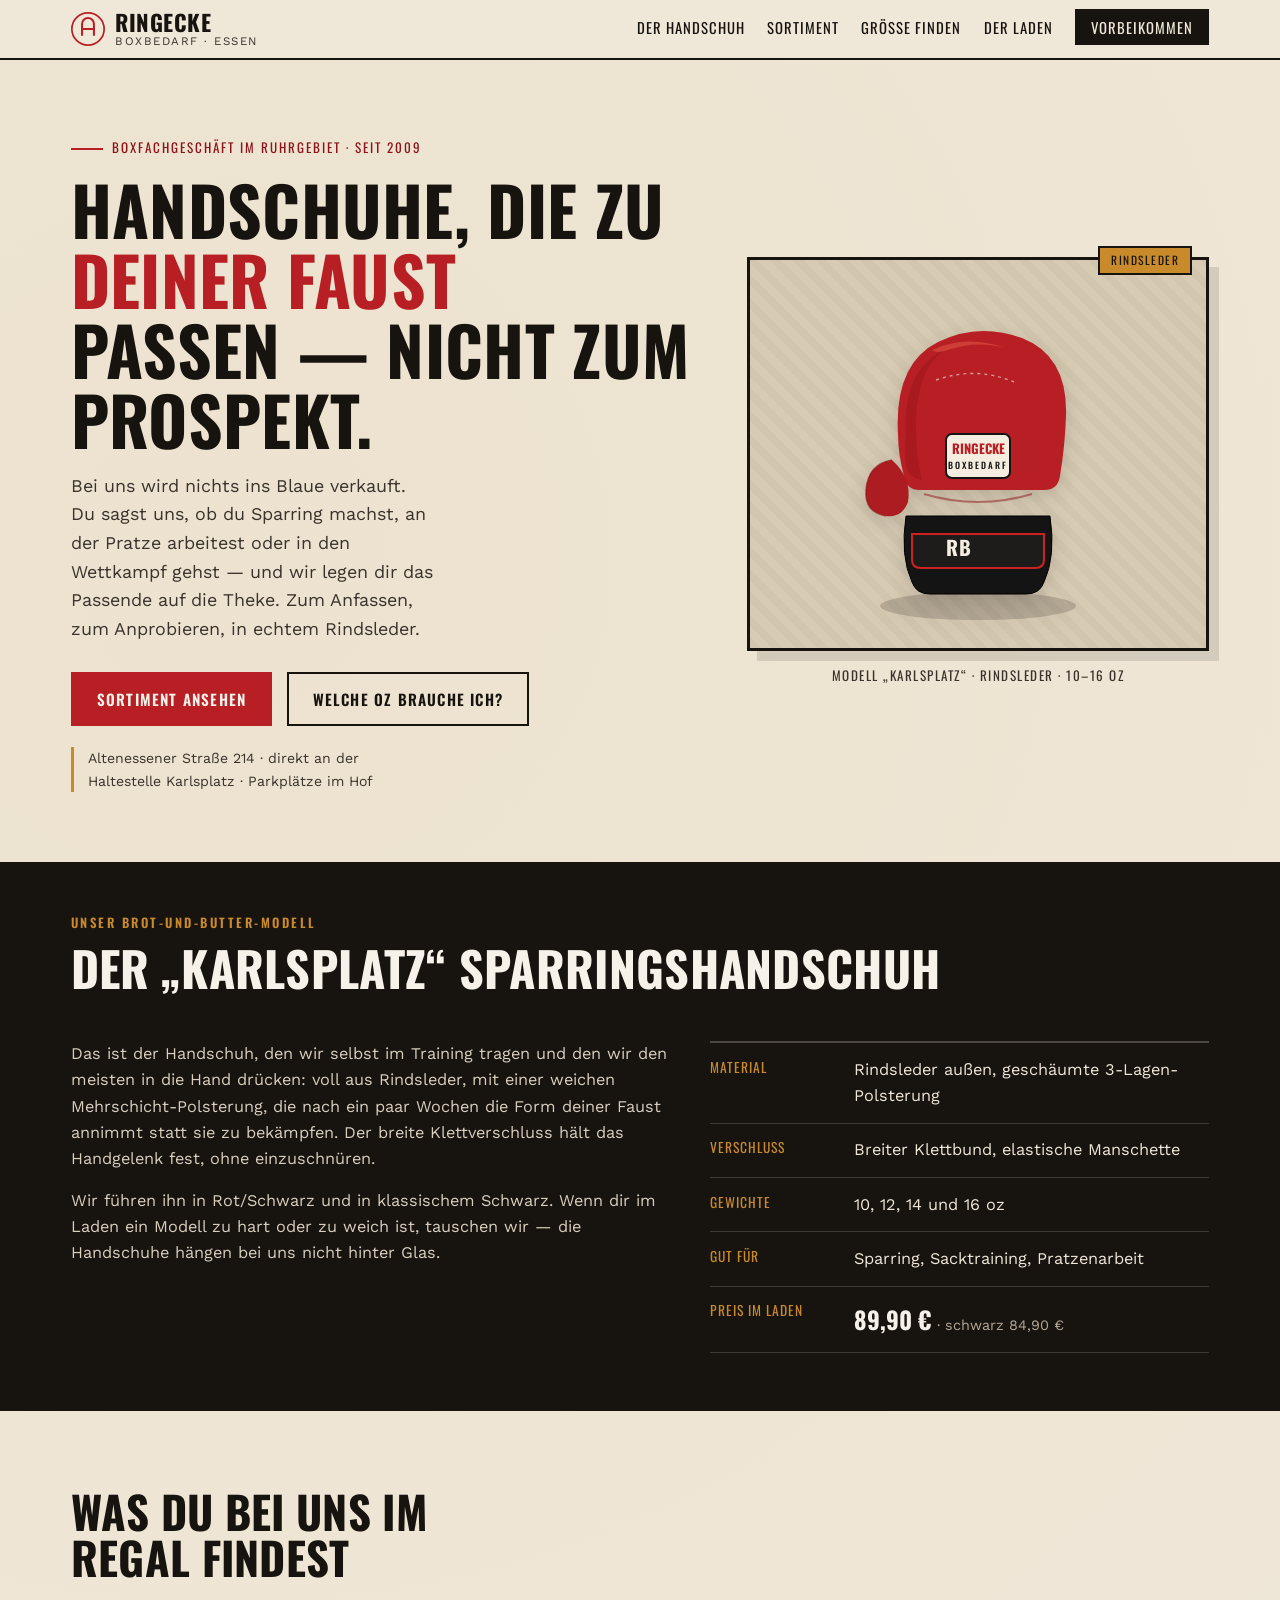
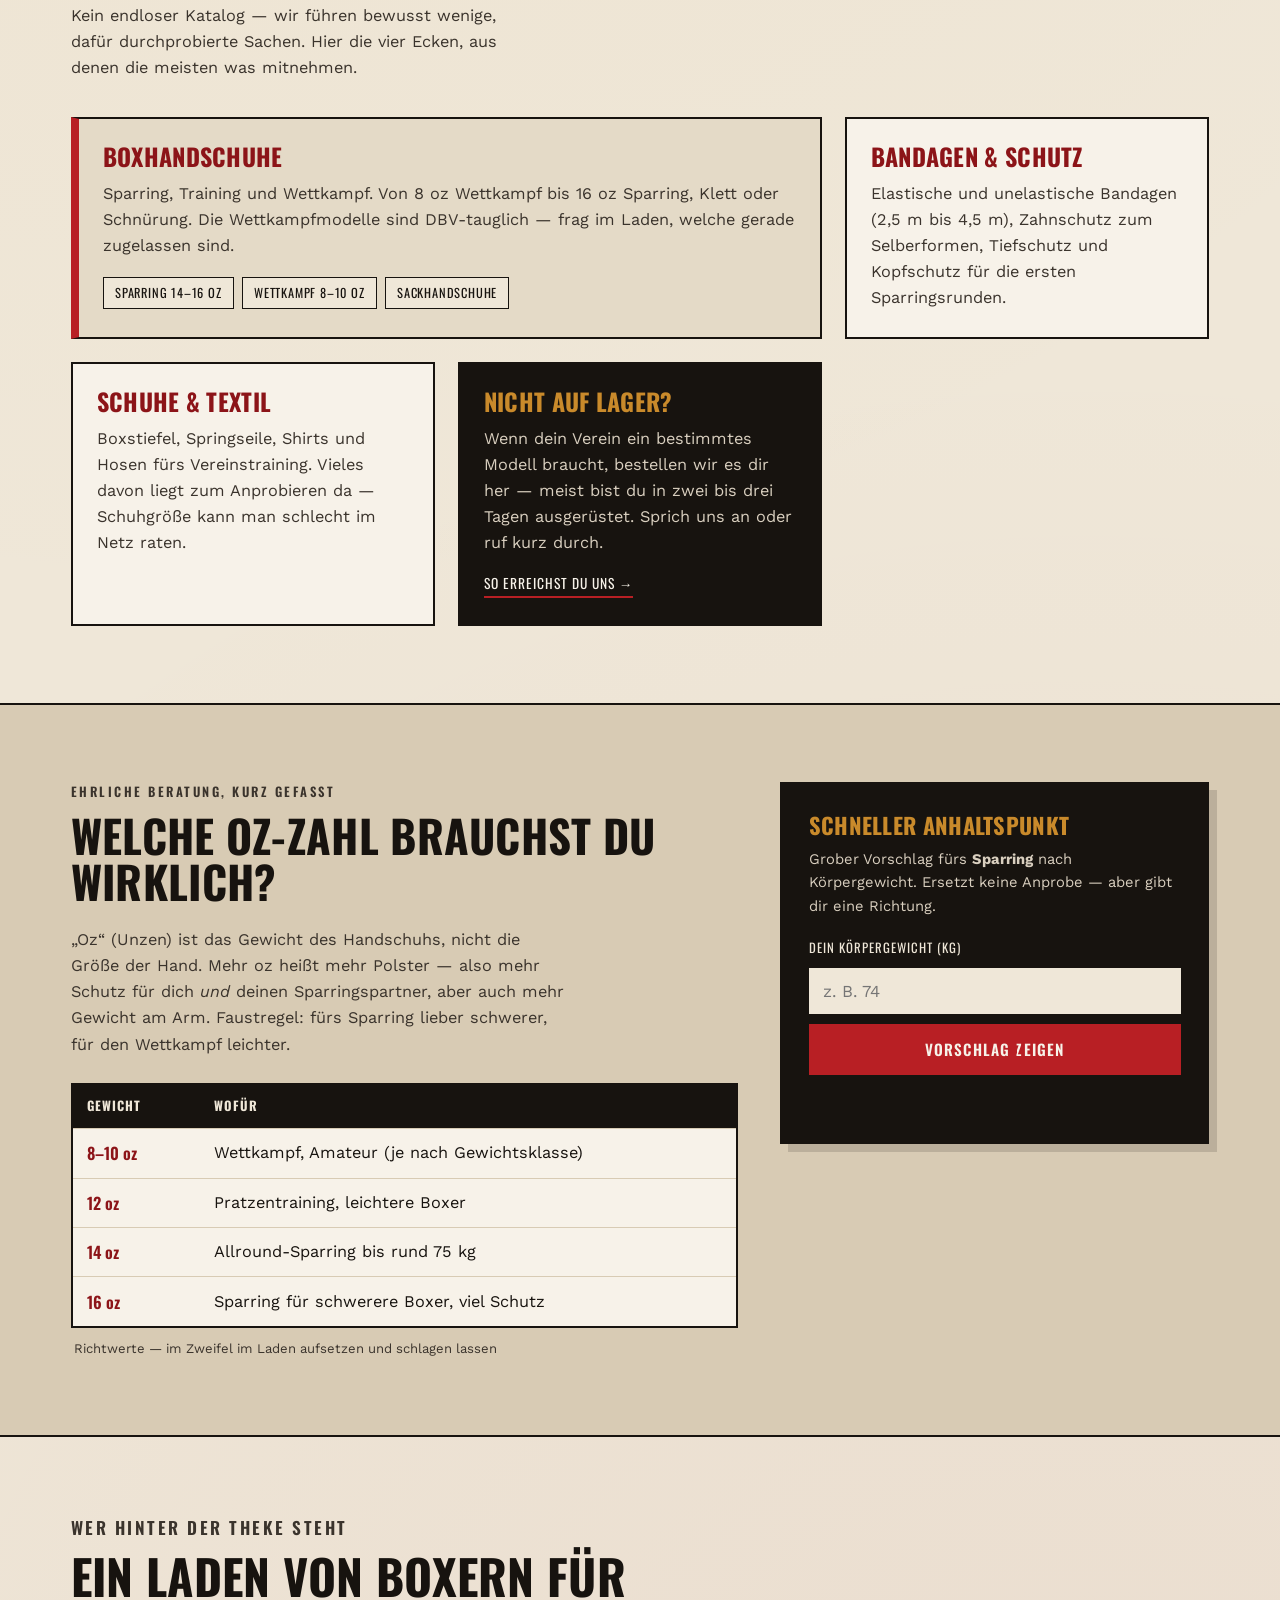
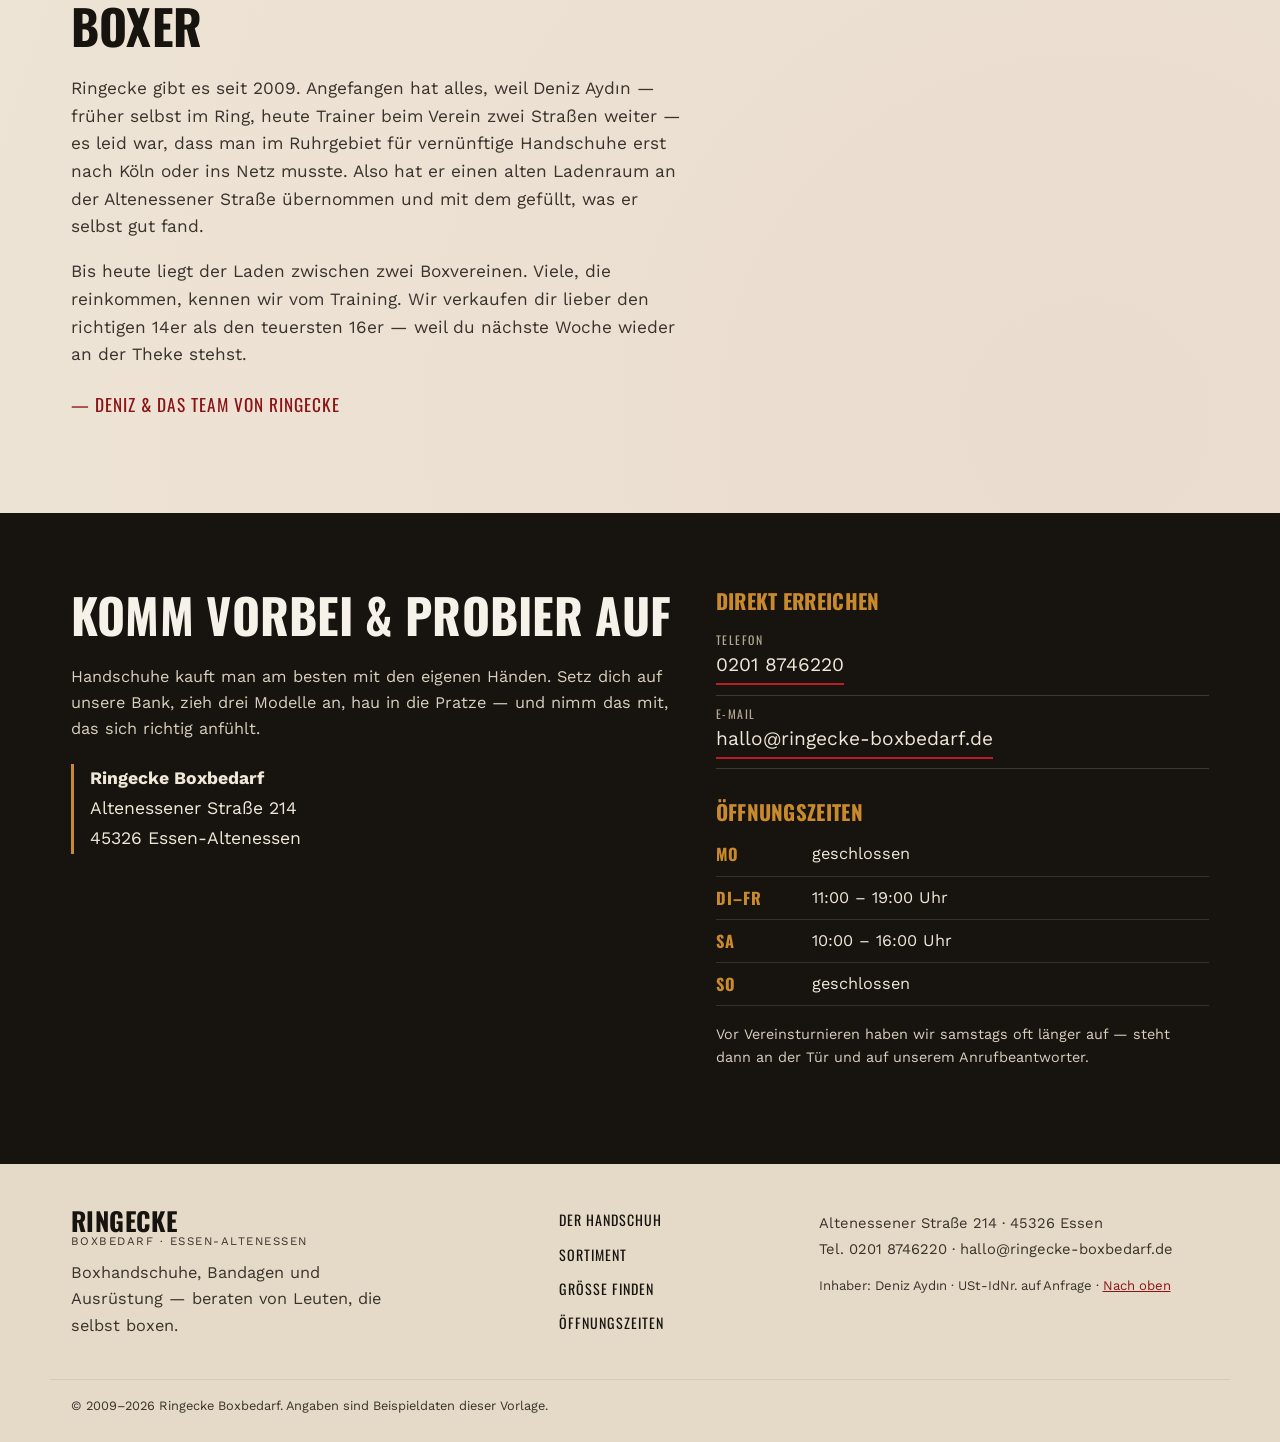
==== index.html @ a16085d4 "Boxfachgeschäft-Website "Ringecke Boxbedarf" (HTML/CSS/JS) Statische Website für ein lokales Boxfach" ====
<!DOCTYPE html>
<html lang="de">
<head>
  <meta charset="UTF-8" />
  <meta name="viewport" content="width=device-width, initial-scale=1.0" />
  <title>Ringecke Boxbedarf – Boxhandschuhe & Ausrüstung aus Essen</title>
  <meta name="description" content="Ringecke Boxbedarf in Essen-Altenessen: echtes Rindsleder, ehrliche Beratung zur richtigen Handschuhgröße und Ausrüstung für Sparring, Training und Wettkampf. Vorbeikommen und anprobieren." />

  <!-- ====================================================================
       HINWEIS: Kontaktdaten, Adresse, Preise und der Gründername sind
       Beispiel-Angaben für die Vorlage. Vor dem Livegang durch die echten
       Daten des Ladens ersetzen (siehe Kommentare unten).
       ==================================================================== -->

  <link rel="preconnect" href="https://fonts.googleapis.com" />
  <link rel="preconnect" href="https://fonts.gstatic.com" crossorigin />
  <link href="https://fonts.googleapis.com/css2?family=Oswald:wght@400;500;600;700&family=Work+Sans:ital,wght@0,400;0,500;0,600;1,400&display=swap" rel="stylesheet" />
  <link rel="stylesheet" href="styles.css" />

  <!-- Schema.org LocalBusiness (Beispieldaten anpassen) -->
  <script type="application/ld+json">
  {
    "@context": "https://schema.org",
    "@type": "SportingGoodsStore",
    "name": "Ringecke Boxbedarf",
    "image": "https://ringecke-boxbedarf.de/ringecke-laden.jpg",
    "description": "Boxfachgeschäft im Ruhrgebiet mit Beratung, Anprobe und echtem Rindsleder.",
    "address": {
      "@type": "PostalAddress",
      "streetAddress": "Altenessener Straße 214",
      "postalCode": "45326",
      "addressLocality": "Essen",
      "addressRegion": "NRW",
      "addressCountry": "DE"
    },
    "telephone": "+49 201 8746220",
    "email": "hallo@ringecke-boxbedarf.de",
    "openingHours": ["Tu-Fr 11:00-19:00", "Sa 10:00-16:00"],
    "priceRange": "€€"
  }
  </script>
</head>

<body>
  <a class="skip-link" href="#hauptinhalt">Zum Inhalt springen</a>

  <header class="kopf" id="seitenanfang">
    <div class="kopf__inner">
      <a class="marke" href="#seitenanfang" aria-label="Ringecke Boxbedarf – Startseite">
        <span class="marke__wappen" aria-hidden="true">
          <svg viewBox="0 0 40 40" width="34" height="34" role="img" focusable="false">
            <circle cx="20" cy="20" r="19" fill="none" stroke="currentColor" stroke-width="2"/>
            <path d="M13 27V14a7 7 0 0 1 14 0v13" fill="none" stroke="currentColor" stroke-width="2.4" stroke-linecap="round"/>
            <path d="M13 20h14" stroke="currentColor" stroke-width="2.4" stroke-linecap="round"/>
          </svg>
        </span>
        <span class="marke__text">
          <strong>Ringecke</strong>
          <em>Boxbedarf · Essen</em>
        </span>
      </a>

      <button class="nav-schalter" aria-expanded="false" aria-controls="hauptnav">
        <span class="nav-schalter__balken" aria-hidden="true"></span>
        <span class="nav-schalter__label">Menü</span>
      </button>

      <nav class="hauptnav" id="hauptnav" aria-label="Hauptnavigation">
        <ul>
          <li><a href="#handschuh">Der Handschuh</a></li>
          <li><a href="#sortiment">Sortiment</a></li>
          <li><a href="#groesse">Größe finden</a></li>
          <li><a href="#laden">Der Laden</a></li>
          <li><a class="hauptnav__cta" href="#besuch">Vorbeikommen</a></li>
        </ul>
      </nav>
    </div>
  </header>

  <main id="hauptinhalt">

    <!-- ============ HERO: geteilter Screen ============ -->
    <section class="hero" aria-labelledby="hero-titel">
      <div class="hero__text">
        <p class="hero__kicker">Boxfachgeschäft im Ruhrgebiet · seit 2009</p>
        <h1 id="hero-titel">Handschuhe, die zu <span class="rot">deiner Faust</span> passen&nbsp;— nicht zum Prospekt.</h1>
        <p class="hero__lauf">
          Bei uns wird nichts ins Blaue verkauft. Du sagst uns, ob du Sparring
          machst, an der Pratze arbeitest oder in den Wettkampf gehst — und wir
          legen dir das Passende auf die Theke. Zum Anfassen, zum Anprobieren,
          in echtem Rindsleder.
        </p>
        <div class="hero__aktionen">
          <a class="knopf knopf--voll" href="#sortiment">Sortiment ansehen</a>
          <a class="knopf knopf--linie" href="#groesse">Welche oz brauche ich?</a>
        </div>
        <p class="hero__notiz">
          Altenessener Straße 214 · direkt an der Haltestelle Karlsplatz ·
          Parkplätze im Hof
        </p>
      </div>

      <!-- Eigene Illustration statt Stockfoto: nach dem roten Rindsleder-Modell -->
      <div class="hero__bild">
        <div class="glove-buehne">
          <svg class="glove" viewBox="0 0 300 340" role="img" aria-labelledby="glove-titel glove-desc">
            <title id="glove-titel">Roter Box-Sparringshandschuh aus Rindsleder</title>
            <desc id="glove-desc">Illustration eines roten Boxhandschuhs mit schwarzer Manschette und breitem Klettverschluss.</desc>

            <!-- Schatten -->
            <ellipse cx="150" cy="322" rx="98" ry="14" fill="rgba(23,19,15,.18)" />

            <!-- Manschette / Bündchen (schwarz) -->
            <path d="M78 232 q-6 40 6 66 q4 12 18 12 h96 q14 0 18-12 q12-26 6-66 z" fill="#141414"/>
            <path d="M78 232 q-6 40 6 66 q4 12 18 12 h96 q14 0 18-12 q12-26 6-66 z" fill="none" stroke="#000" stroke-width="1"/>
            <!-- Klett-Lasche -->
            <path d="M84 250 h132 v26 q0 8-9 8 H93 q-9 0-9-8 z" fill="#1e1c1b"/>
            <path d="M84 250 h132 v26 q0 8-9 8 H93 q-9 0-9-8 z" fill="none" stroke="#c22" stroke-width="2"/>
            <text x="118" y="272" font-family="Oswald, sans-serif" font-size="20" font-weight="700" fill="#f4ede0" letter-spacing="1">RB</text>

            <!-- Handschuh-Korpus (rot) -->
            <path d="M70 150
                     q-4-70 40-92
                     q40-20 84-4
                     q46 18 44 78
                     q-1 30-6 60
                     q-2 14-16 14
                     H92
                     q-14 0-16-14
                     q-6-22-6-42 z" fill="#b81f24"/>
            <!-- Oberer Glanz -->
            <path d="M104 66 q34-16 74-2 q-30-8-58 2 q-12 4-16 0z" fill="#d94a3f" opacity=".7"/>
            <path d="M78 150 q-4-64 38-84 q-30 22-28 84 q1 26 6 46 q-14-2-16-16 q-2-14 0-30z" fill="#9c161b" opacity=".55"/>

            <!-- Daumen -->
            <path d="M64 176 q-24 4-26 30 q-2 22 20 26 q16 2 22-14 q4-24-16-42z" fill="#ad1c21"/>
            <path d="M64 176 q-24 4-26 30 q-2 22 20 26" fill="none" stroke="#8c1418" stroke-width="1.5" opacity=".6"/>

            <!-- Schlagfläche Naht -->
            <path d="M108 96 q40-14 78 2" fill="none" stroke="#e9ccc7" stroke-width="1.4" stroke-dasharray="3 4" opacity=".7"/>
            <path d="M96 210 q54 16 108 0" fill="none" stroke="#8c1418" stroke-width="2" opacity=".5"/>

            <!-- Marken-Patch -->
            <rect x="118" y="150" width="64" height="44" rx="6" fill="#f4ede0"/>
            <rect x="118" y="150" width="64" height="44" rx="6" fill="none" stroke="#141414" stroke-width="2"/>
            <text x="150" y="170" text-anchor="middle" font-family="Oswald, sans-serif" font-size="13" font-weight="700" fill="#b81f24">RINGECKE</text>
            <text x="150" y="185" text-anchor="middle" font-family="Oswald, sans-serif" font-size="9" font-weight="500" fill="#141414" letter-spacing="2">BOXBEDARF</text>
          </svg>
        </div>
        <p class="glove-buehne__unter">Modell „Karlsplatz“ · Rindsleder · 10–16&nbsp;oz</p>
      </div>
    </section>

    <!-- ============ FEATURED HANDSCHUH ============ -->
    <section class="featured" id="handschuh" aria-labelledby="featured-titel">
      <div class="featured__kopf">
        <p class="augenbraue">Unser Brot-und-Butter-Modell</p>
        <h2 id="featured-titel">Der „Karlsplatz“ Sparringshandschuh</h2>
      </div>

      <div class="featured__raster">
        <div class="featured__flie">
          <p>
            Das ist der Handschuh, den wir selbst im Training tragen und den
            wir den meisten in die Hand drücken: voll aus Rindsleder, mit
            einer weichen Mehrschicht-Polsterung, die nach ein paar Wochen die
            Form deiner Faust annimmt statt sie zu bekämpfen. Der breite
            Klettverschluss hält das Handgelenk fest, ohne einzuschnüren.
          </p>
          <p>
            Wir führen ihn in Rot/Schwarz und in klassischem Schwarz. Wenn dir
            im Laden ein Modell zu hart oder zu weich ist, tauschen wir — die
            Handschuhe hängen bei uns nicht hinter Glas.
          </p>
        </div>

        <dl class="specs">
          <div>
            <dt>Material</dt>
            <dd>Rindsleder außen, geschäumte 3-Lagen-Polsterung</dd>
          </div>
          <div>
            <dt>Verschluss</dt>
            <dd>Breiter Klettbund, elastische Manschette</dd>
          </div>
          <div>
            <dt>Gewichte</dt>
            <dd>10, 12, 14 und 16&nbsp;oz</dd>
          </div>
          <div>
            <dt>Gut für</dt>
            <dd>Sparring, Sacktraining, Pratzenarbeit</dd>
          </div>
          <div class="specs__preis">
            <dt>Preis im Laden</dt>
            <dd><strong>89,90&nbsp;€</strong> <span>· schwarz 84,90&nbsp;€</span></dd>
          </div>
        </dl>
      </div>
    </section>

    <!-- ============ SORTIMENT (bewusst unterschiedlich aufgebaute Karten) ============ -->
    <section class="sortiment" id="sortiment" aria-labelledby="sortiment-titel">
      <div class="sortiment__kopf">
        <h2 id="sortiment-titel">Was du bei uns im Regal findest</h2>
        <p>
          Kein endloser Katalog — wir führen bewusst wenige, dafür durchprobierte
          Sachen. Hier die vier Ecken, aus denen die meisten was mitnehmen.
        </p>
      </div>

      <div class="sortiment__bereich">
        <article class="karte karte--gross">
          <h3>Boxhandschuhe</h3>
          <p>
            Sparring, Training und Wettkampf. Von 8&nbsp;oz Wettkampf bis 16&nbsp;oz
            Sparring, Klett oder Schnürung. Die Wettkampfmodelle sind DBV-tauglich —
            frag im Laden, welche gerade zugelassen sind.
          </p>
          <ul class="karte__liste">
            <li>Sparring 14–16&nbsp;oz</li>
            <li>Wettkampf 8–10&nbsp;oz</li>
            <li>Sackhandschuhe</li>
          </ul>
        </article>

        <article class="karte">
          <h3>Bandagen &amp; Schutz</h3>
          <p>
            Elastische und unelastische Bandagen (2,5&nbsp;m bis 4,5&nbsp;m),
            Zahnschutz zum Selberformen, Tiefschutz und Kopfschutz für die
            ersten Sparringsrunden.
          </p>
        </article>

        <article class="karte">
          <h3>Schuhe &amp; Textil</h3>
          <p>
            Boxstiefel, Springseile, Shirts und Hosen fürs Vereinstraining.
            Vieles davon liegt zum Anprobieren da — Schuhgröße kann man schlecht
            im Netz raten.
          </p>
        </article>

        <article class="karte karte--hinweis">
          <h3>Nicht auf Lager?</h3>
          <p>
            Wenn dein Verein ein bestimmtes Modell braucht, bestellen wir es dir
            her — meist bist du in zwei bis drei Tagen ausgerüstet. Sprich uns an
            oder ruf kurz durch.
          </p>
          <a class="karte__link" href="#besuch">So erreichst du uns →</a>
        </article>
      </div>
    </section>

    <!-- ============ GRÖSSENBERATUNG: echte Tabelle + Rechner ============ -->
    <section class="groesse" id="groesse" aria-labelledby="groesse-titel">
      <div class="groesse__spalten">
        <div class="groesse__wissen">
          <p class="augenbraue">Ehrliche Beratung, kurz gefasst</p>
          <h2 id="groesse-titel">Welche oz-Zahl brauchst du wirklich?</h2>
          <p>
            „Oz“ (Unzen) ist das Gewicht des Handschuhs, nicht die Größe der Hand.
            Mehr oz heißt mehr Polster — also mehr Schutz für dich <em>und</em>
            deinen Sparringspartner, aber auch mehr Gewicht am Arm. Faustregel:
            fürs Sparring lieber schwerer, für den Wettkampf leichter.
          </p>

          <table class="oz-tabelle">
            <caption>Richtwerte — im Zweifel im Laden aufsetzen und schlagen lassen</caption>
            <thead>
              <tr><th scope="col">Gewicht</th><th scope="col">Wofür</th></tr>
            </thead>
            <tbody>
              <tr><th scope="row">8–10&nbsp;oz</th><td>Wettkampf, Amateur (je nach Gewichtsklasse)</td></tr>
              <tr><th scope="row">12&nbsp;oz</th><td>Pratzentraining, leichtere Boxer</td></tr>
              <tr><th scope="row">14&nbsp;oz</th><td>Allround-Sparring bis rund 75&nbsp;kg</td></tr>
              <tr><th scope="row">16&nbsp;oz</th><td>Sparring für schwerere Boxer, viel Schutz</td></tr>
            </tbody>
          </table>
        </div>

        <aside class="rechner" aria-labelledby="rechner-titel">
          <h3 id="rechner-titel">Schneller Anhaltspunkt</h3>
          <p class="rechner__hinweis">
            Grober Vorschlag fürs <strong>Sparring</strong> nach Körpergewicht.
            Ersetzt keine Anprobe — aber gibt dir eine Richtung.
          </p>
          <form class="rechner__form" id="oz-form" novalidate>
            <label for="gewicht">Dein Körpergewicht (kg)</label>
            <input type="number" id="gewicht" name="gewicht" min="30" max="180" step="1" inputmode="numeric" placeholder="z.&nbsp;B. 74" />
            <button type="submit" class="knopf knopf--voll">Vorschlag zeigen</button>
          </form>
          <p class="rechner__ergebnis" id="oz-ergebnis" role="status" aria-live="polite"></p>
        </aside>
      </div>
    </section>

    <!-- ============ ÜBER DEN LADEN ============ -->
    <section class="laden" id="laden" aria-labelledby="laden-titel">
      <div class="laden__inhalt">
        <p class="augenbraue">Wer hinter der Theke steht</p>
        <h2 id="laden-titel">Ein Laden von Boxern für Boxer</h2>
        <p>
          <!-- Gründername/Historie durch echte Daten ersetzen -->
          Ringecke gibt es seit 2009. Angefangen hat alles, weil Deniz Aydın —
          früher selbst im Ring, heute Trainer beim Verein zwei Straßen weiter —
          es leid war, dass man im Ruhrgebiet für vernünftige Handschuhe erst nach
          Köln oder ins Netz musste. Also hat er einen alten Ladenraum an der
          Altenessener Straße übernommen und mit dem gefüllt, was er selbst gut
          fand.
        </p>
        <p>
          Bis heute liegt der Laden zwischen zwei Boxvereinen. Viele, die
          reinkommen, kennen wir vom Training. Wir verkaufen dir lieber den
          richtigen 14er als den teuersten 16er — weil du nächste Woche wieder
          an der Theke stehst.
        </p>
        <p class="laden__signatur">— Deniz &amp; das Team von Ringecke</p>
      </div>
    </section>

    <!-- ============ BESUCH / KONTAKT ============ -->
    <section class="besuch" id="besuch" aria-labelledby="besuch-titel">
      <div class="besuch__raster">
        <div class="besuch__block">
          <h2 id="besuch-titel">Komm vorbei &amp; probier auf</h2>
          <p>
            Handschuhe kauft man am besten mit den eigenen Händen. Setz dich auf
            unsere Bank, zieh drei Modelle an, hau in die Pratze — und nimm das
            mit, das sich richtig anfühlt.
          </p>
          <p class="besuch__adresse">
            <!-- Echte Adresse eintragen -->
            <strong>Ringecke Boxbedarf</strong><br />
            Altenessener Straße 214<br />
            45326 Essen-Altenessen
          </p>
        </div>

        <div class="besuch__block besuch__block--kontakt">
          <h3>Direkt erreichen</h3>
          <ul class="kontaktliste">
            <li>
              <span>Telefon</span>
              <!-- Echte Nummer eintragen -->
              <a href="tel:+492018746220">0201 8746220</a>
            </li>
            <li>
              <span>E-Mail</span>
              <!-- Eigene Domain-Mail, kein Freemailer -->
              <a href="mailto:hallo@ringecke-boxbedarf.de">hallo@ringecke-boxbedarf.de</a>
            </li>
          </ul>

          <h3 class="kontakt__zeiten">Öffnungszeiten</h3>
          <table class="zeiten">
            <tbody>
              <tr><th scope="row">Mo</th><td>geschlossen</td></tr>
              <tr><th scope="row">Di–Fr</th><td>11:00 – 19:00 Uhr</td></tr>
              <tr><th scope="row">Sa</th><td>10:00 – 16:00 Uhr</td></tr>
              <tr><th scope="row">So</th><td>geschlossen</td></tr>
            </tbody>
          </table>
          <p class="besuch__zusatz">
            Vor Vereinsturnieren haben wir samstags oft länger auf — steht dann
            an der Tür und auf unserem Anrufbeantworter.
          </p>
        </div>
      </div>
    </section>

  </main>

  <footer class="fuss">
    <div class="fuss__inner">
      <div class="fuss__marke">
        <span class="marke__text marke__text--fuss">
          <strong>Ringecke</strong>
          <em>Boxbedarf · Essen-Altenessen</em>
        </span>
        <p>Boxhandschuhe, Bandagen und Ausrüstung — beraten von Leuten, die selbst boxen.</p>
      </div>

      <nav class="fuss__nav" aria-label="Footer-Navigation">
        <ul>
          <li><a href="#handschuh">Der Handschuh</a></li>
          <li><a href="#sortiment">Sortiment</a></li>
          <li><a href="#groesse">Größe finden</a></li>
          <li><a href="#besuch">Öffnungszeiten</a></li>
        </ul>
      </nav>

      <div class="fuss__recht">
        <p>Altenessener Straße 214 · 45326 Essen</p>
        <p>Tel. 0201 8746220 · hallo@ringecke-boxbedarf.de</p>
        <p class="fuss__klein">
          Inhaber: Deniz Aydın · USt-IdNr. auf Anfrage ·
          <a href="#seitenanfang">Nach oben</a>
        </p>
      </div>
    </div>
    <p class="fuss__zeile">© 2009–2026 Ringecke Boxbedarf. Angaben sind Beispieldaten dieser Vorlage.</p>
  </footer>

  <script src="script.js"></script>
</body>
</html>
---- styles.css ----
/* =====================================================================
   Ringecke Boxbedarf — Stylesheet
   Farbwelt: Leder-Oxblood-Rot, warmes Anthrazit, Knochen/Papier, Messing
   Typo: Oswald (Headlines, kondensiert) + Work Sans (Fließtext)
   ===================================================================== */

:root {
  --rot:        #b81f24;   /* Leder-Rot, Primär */
  --rot-tief:   #8c1418;   /* dunkles Oxblood */
  --tinte:      #17130f;   /* warmes Fast-Schwarz */
  --tinte-weich:#3a332c;
  --papier:     #efe7d8;   /* Knochen / Hintergrund */
  --papier-tief:#e4dac7;
  --karton:     #d8cbb4;   /* Canvas-Mitte */
  --messing:    #c98a2b;   /* Ocker-Akzent */
  --weiss:      #f7f2e9;

  --schrift-kopf: "Oswald", "Arial Narrow", sans-serif;
  --schrift-text: "Work Sans", system-ui, -apple-system, sans-serif;

  --rand: 3px;
  --breite: 1180px;
}

/* --------- Grundlagen --------- */
* { box-sizing: border-box; }

html { scroll-behavior: smooth; }

body {
  margin: 0;
  font-family: var(--schrift-text);
  color: var(--tinte);
  background-color: var(--papier);
  /* dezente Papierstruktur, kein Verlauf-Glow */
  background-image:
    radial-gradient(circle at 18% 12%, rgba(201,138,43,.05), transparent 40%),
    radial-gradient(circle at 85% 78%, rgba(140,20,24,.05), transparent 45%);
  line-height: 1.6;
  font-size: 1.02rem;
  -webkit-font-smoothing: antialiased;
}

img, svg { max-width: 100%; height: auto; }

a { color: var(--rot-tief); }

h1, h2, h3 {
  font-family: var(--schrift-kopf);
  font-weight: 700;
  line-height: 1.04;
  letter-spacing: .3px;
  margin: 0 0 .5em;
  color: var(--tinte);
}

:focus-visible {
  outline: 3px solid var(--messing);
  outline-offset: 3px;
}

.skip-link {
  position: absolute;
  left: -999px;
  top: 0;
  background: var(--tinte);
  color: var(--weiss);
  padding: .6rem 1rem;
  z-index: 100;
}
.skip-link:focus { left: 8px; top: 8px; }

.rot { color: var(--rot); }

.augenbraue {
  font-family: var(--schrift-kopf);
  text-transform: uppercase;
  letter-spacing: 2.5px;
  font-size: .8rem;
  font-weight: 600;
  color: var(--rot-tief);
  margin: 0 0 .6rem;
}

/* --------- Knöpfe --------- */
.knopf {
  display: inline-block;
  font-family: var(--schrift-kopf);
  text-transform: uppercase;
  letter-spacing: 1.2px;
  font-weight: 600;
  font-size: .95rem;
  text-decoration: none;
  padding: .8rem 1.5rem;
  border: 2px solid var(--tinte);
  cursor: pointer;
  transition: transform .12s ease, background-color .15s ease, color .15s ease;
}
.knopf--voll {
  background: var(--rot);
  border-color: var(--rot);
  color: var(--weiss);
}
.knopf--voll:hover { background: var(--rot-tief); border-color: var(--rot-tief); transform: translateY(-2px); }
.knopf--linie {
  background: transparent;
  color: var(--tinte);
}
.knopf--linie:hover { background: var(--tinte); color: var(--papier); transform: translateY(-2px); }

/* --------- Kopf / Navigation --------- */
.kopf {
  position: sticky;
  top: 0;
  z-index: 40;
  background: var(--papier);
  border-bottom: 2px solid var(--tinte);
}
.kopf__inner {
  max-width: var(--breite);
  margin: 0 auto;
  padding: .7rem 1.3rem;
  display: flex;
  align-items: center;
  justify-content: space-between;
  gap: 1rem;
}
.marke {
  display: flex;
  align-items: center;
  gap: .65rem;
  text-decoration: none;
  color: var(--tinte);
}
.marke__wappen { color: var(--rot); display: flex; }
.marke__text { display: flex; flex-direction: column; line-height: 1; }
.marke__text strong {
  font-family: var(--schrift-kopf);
  font-size: 1.4rem;
  letter-spacing: .5px;
  text-transform: uppercase;
}
.marke__text em {
  font-style: normal;
  font-size: .72rem;
  letter-spacing: 1.5px;
  text-transform: uppercase;
  color: var(--tinte-weich);
  margin-top: 2px;
}

.hauptnav ul {
  list-style: none;
  display: flex;
  gap: 1.4rem;
  margin: 0;
  padding: 0;
  align-items: center;
}
.hauptnav a {
  font-family: var(--schrift-kopf);
  text-transform: uppercase;
  letter-spacing: 1px;
  font-size: .92rem;
  text-decoration: none;
  color: var(--tinte);
  padding: .3rem 0;
  border-bottom: 2px solid transparent;
}
.hauptnav a:hover { border-bottom-color: var(--rot); }
.hauptnav__cta {
  background: var(--tinte);
  color: var(--papier) !important;
  padding: .45rem 1rem !important;
  border-bottom: none !important;
}
.hauptnav__cta:hover { background: var(--rot); }

.nav-schalter {
  display: none;
  align-items: center;
  gap: .5rem;
  background: none;
  border: 2px solid var(--tinte);
  padding: .4rem .7rem;
  cursor: pointer;
  font-family: var(--schrift-kopf);
  text-transform: uppercase;
  letter-spacing: 1px;
}
.nav-schalter__balken {
  width: 20px; height: 2px; background: var(--tinte);
  position: relative;
}
.nav-schalter__balken::before,
.nav-schalter__balken::after {
  content: ""; position: absolute; left: 0; width: 20px; height: 2px; background: var(--tinte);
}
.nav-schalter__balken::before { top: -6px; }
.nav-schalter__balken::after { top: 6px; }

/* --------- Hero --------- */
.hero {
  max-width: var(--breite);
  margin: 0 auto;
  padding: clamp(2.5rem, 6vw, 5rem) 1.3rem 3.5rem;
  display: grid;
  grid-template-columns: 1.15fr .85fr;   /* bewusst asymmetrisch */
  gap: clamp(1.5rem, 4vw, 3.5rem);
  align-items: center;
}
.hero__kicker {
  font-family: var(--schrift-kopf);
  text-transform: uppercase;
  letter-spacing: 2px;
  font-size: .82rem;
  color: var(--rot-tief);
  margin: 0 0 1rem;
  padding-left: 2.6rem;
  position: relative;
}
.hero__kicker::before {
  content: ""; position: absolute; left: 0; top: 50%;
  width: 2rem; height: 2px; background: var(--rot);
}
.hero h1 {
  font-size: clamp(2.4rem, 5.4vw, 4.2rem);
  text-transform: uppercase;
  margin-bottom: 1.1rem;
}
.hero__lauf {
  font-size: 1.12rem;
  max-width: 33ch;
  color: var(--tinte-weich);
}
.hero__aktionen {
  display: flex;
  flex-wrap: wrap;
  gap: .9rem;
  margin: 1.8rem 0 1.3rem;
}
.hero__notiz {
  font-size: .88rem;
  color: var(--tinte-weich);
  border-left: 3px solid var(--messing);
  padding-left: .9rem;
  max-width: 34ch;
}

.glove-buehne {
  background:
    repeating-linear-gradient(45deg, rgba(23,19,15,.03) 0 8px, transparent 8px 16px),
    var(--karton);
  border: 3px solid var(--tinte);
  padding: 1.5rem;
  position: relative;
  box-shadow: 10px 10px 0 rgba(23,19,15,.12);
}
.glove-buehne::after {
  content: "Rindsleder";
  position: absolute;
  top: -14px; right: 14px;
  background: var(--messing);
  color: var(--tinte);
  font-family: var(--schrift-kopf);
  text-transform: uppercase;
  letter-spacing: 1.5px;
  font-size: .72rem;
  padding: .2rem .7rem;
  border: 2px solid var(--tinte);
}
.glove { display: block; margin: 0 auto; width: 100%; max-width: 300px; filter: drop-shadow(0 6px 10px rgba(23,19,15,.15)); }
.glove-buehne__unter {
  text-align: center;
  font-family: var(--schrift-kopf);
  text-transform: uppercase;
  letter-spacing: 1.5px;
  font-size: .82rem;
  color: var(--tinte-weich);
  margin: .9rem 0 0;
}

/* --------- Featured Handschuh --------- */
.featured {
  background: var(--tinte);
  color: var(--papier);
}
.featured__kopf {
  max-width: var(--breite);
  margin: 0 auto;
  padding: 3.2rem 1.3rem 0;
}
.featured .augenbraue { color: var(--messing); }
.featured h2 {
  color: var(--weiss);
  font-size: clamp(1.9rem, 4vw, 3rem);
  text-transform: uppercase;
}
.featured__raster {
  max-width: var(--breite);
  margin: 0 auto;
  padding: 1.5rem 1.3rem 3.6rem;
  display: grid;
  grid-template-columns: 1.2fr 1fr;
  gap: 2.5rem;
  align-items: start;
}
.featured__flie p {
  color: #d9cfbf;
  margin-top: 0;
}
.featured__flie p + p { margin-top: 1rem; }

.specs {
  margin: 0;
  border-top: 2px solid rgba(239,231,216,.25);
}
.specs > div {
  display: grid;
  grid-template-columns: 8rem 1fr;
  gap: 1rem;
  padding: .85rem 0;
  border-bottom: 1px solid rgba(239,231,216,.18);
}
.specs dt {
  font-family: var(--schrift-kopf);
  text-transform: uppercase;
  letter-spacing: 1px;
  font-size: .85rem;
  color: var(--messing);
}
.specs dd { margin: 0; color: var(--papier); }
.specs__preis dd strong { font-size: 1.5rem; font-family: var(--schrift-kopf); color: var(--weiss); }
.specs__preis dd span { color: #b3a894; font-size: .9rem; }

/* --------- Sortiment --------- */
.sortiment {
  max-width: var(--breite);
  margin: 0 auto;
  padding: clamp(3rem, 6vw, 5rem) 1.3rem;
}
.sortiment__kopf { max-width: 46ch; margin-bottom: 2.2rem; }
.sortiment__kopf h2 {
  font-size: clamp(1.9rem, 4vw, 2.8rem);
  text-transform: uppercase;
}
.sortiment__kopf p { color: var(--tinte-weich); }

.sortiment__bereich {
  display: grid;
  grid-template-columns: repeat(3, 1fr);
  gap: 1.4rem;
}
.karte {
  background: var(--weiss);
  border: 2px solid var(--tinte);
  padding: 1.6rem 1.5rem;
}
.karte h3 {
  font-size: 1.5rem;
  text-transform: uppercase;
  color: var(--rot-tief);
}
.karte p { margin: 0; color: var(--tinte-weich); }
/* bewusst unterschiedlich: eine Karte groß über 2 Spalten, eine dunkel */
.karte--gross {
  grid-column: span 2;
  background: var(--papier-tief);
  border-left: 8px solid var(--rot);
}
.karte__liste {
  list-style: none;
  margin: 1.1rem 0 0;
  padding: 0;
  display: flex;
  flex-wrap: wrap;
  gap: .5rem;
}
.karte__liste li {
  font-family: var(--schrift-kopf);
  text-transform: uppercase;
  letter-spacing: .8px;
  font-size: .78rem;
  padding: .3rem .7rem;
  border: 1.5px solid var(--tinte);
  background: var(--papier);
}
.karte--hinweis {
  background: var(--tinte);
  color: var(--papier);
}
.karte--hinweis h3 { color: var(--messing); }
.karte--hinweis p { color: #d9cfbf; }
.karte__link {
  display: inline-block;
  margin-top: 1rem;
  font-family: var(--schrift-kopf);
  text-transform: uppercase;
  letter-spacing: 1px;
  font-size: .85rem;
  color: var(--weiss);
  text-decoration: none;
  border-bottom: 2px solid var(--rot);
  padding-bottom: 2px;
}

/* --------- Größenberatung --------- */
.groesse {
  background: var(--karton);
  border-top: 2px solid var(--tinte);
  border-bottom: 2px solid var(--tinte);
}
.groesse__spalten {
  max-width: var(--breite);
  margin: 0 auto;
  padding: clamp(3rem, 6vw, 5rem) 1.3rem;
  display: grid;
  grid-template-columns: 1.4fr .9fr;
  gap: 2.6rem;
  align-items: start;
}
.groesse h2 {
  font-size: clamp(1.9rem, 4vw, 2.8rem);
  text-transform: uppercase;
}
.groesse__wissen p { color: var(--tinte-weich); max-width: 50ch; }

.oz-tabelle {
  width: 100%;
  border-collapse: collapse;
  margin-top: 1.6rem;
  background: var(--weiss);
  border: 2px solid var(--tinte);
}
.oz-tabelle caption {
  caption-side: bottom;
  text-align: left;
  font-size: .82rem;
  color: var(--tinte-weich);
  padding: .6rem .2rem 0;
}
.oz-tabelle th, .oz-tabelle td {
  text-align: left;
  padding: .7rem .9rem;
  border-bottom: 1px solid var(--karton);
}
.oz-tabelle thead th {
  font-family: var(--schrift-kopf);
  text-transform: uppercase;
  letter-spacing: 1px;
  font-size: .8rem;
  background: var(--tinte);
  color: var(--papier);
}
.oz-tabelle tbody th {
  font-family: var(--schrift-kopf);
  font-weight: 600;
  color: var(--rot-tief);
  white-space: nowrap;
  width: 8rem;
}
.oz-tabelle tbody tr:last-child th,
.oz-tabelle tbody tr:last-child td { border-bottom: none; }

.rechner {
  background: var(--tinte);
  color: var(--papier);
  padding: 1.8rem 1.6rem;
  border: 3px solid var(--tinte);
  box-shadow: 8px 8px 0 rgba(23,19,15,.15);
}
.rechner h3 {
  color: var(--messing);
  text-transform: uppercase;
  font-size: 1.4rem;
}
.rechner__hinweis { font-size: .92rem; color: #d9cfbf; margin-top: 0; }
.rechner__form { display: flex; flex-direction: column; gap: .6rem; margin-top: 1.2rem; }
.rechner__form label {
  font-family: var(--schrift-kopf);
  text-transform: uppercase;
  letter-spacing: 1px;
  font-size: .8rem;
}
.rechner__form input {
  padding: .7rem .8rem;
  border: 2px solid var(--papier);
  background: var(--papier);
  color: var(--tinte);
  font-size: 1.05rem;
  font-family: var(--schrift-text);
}
.rechner__form input:focus-visible { outline-offset: 0; border-color: var(--messing); }
.rechner__ergebnis {
  margin: 1.1rem 0 0;
  font-size: 1.02rem;
  min-height: 1.2em;
}
.rechner__ergebnis strong {
  font-family: var(--schrift-kopf);
  font-size: 1.6rem;
  color: var(--messing);
  display: block;
}

/* --------- Über den Laden --------- */
.laden {
  max-width: var(--breite);
  margin: 0 auto;
  padding: clamp(3rem, 6vw, 5.5rem) 1.3rem;
}
.laden__inhalt { max-width: 62ch; }
.laden h2 {
  font-size: clamp(2rem, 4.4vw, 3rem);
  text-transform: uppercase;
}
.laden p { color: var(--tinte-weich); font-size: 1.08rem; }
.laden__signatur {
  font-family: var(--schrift-kopf);
  text-transform: uppercase;
  letter-spacing: 1px;
  color: var(--rot-tief) !important;
  font-size: 1rem;
  margin-top: 1.4rem;
}

/* --------- Besuch / Kontakt --------- */
.besuch {
  background: var(--tinte);
  color: var(--papier);
}
.besuch__raster {
  max-width: var(--breite);
  margin: 0 auto;
  padding: clamp(3rem, 6vw, 5rem) 1.3rem;
  display: grid;
  grid-template-columns: 1.1fr .9fr;
  gap: 2.6rem;
}
.besuch h2 {
  color: var(--weiss);
  font-size: clamp(2rem, 4.4vw, 3rem);
  text-transform: uppercase;
}
.besuch__block p { color: #d9cfbf; }
.besuch__adresse {
  font-size: 1.1rem;
  line-height: 1.7;
  border-left: 3px solid var(--messing);
  padding-left: 1rem;
  margin-top: 1.4rem;
  color: var(--papier) !important;
}
.besuch__block--kontakt h3 {
  color: var(--messing);
  text-transform: uppercase;
  font-size: 1.3rem;
  margin-top: 0;
}
.kontakt__zeiten { margin-top: 2rem !important; }
.kontaktliste { list-style: none; margin: 0; padding: 0; }
.kontaktliste li {
  display: flex;
  flex-direction: column;
  padding: .6rem 0;
  border-bottom: 1px solid rgba(239,231,216,.18);
}
.kontaktliste span {
  font-family: var(--schrift-kopf);
  text-transform: uppercase;
  letter-spacing: 1.5px;
  font-size: .74rem;
  color: #b3a894;
}
.kontaktliste a {
  color: var(--papier);
  font-size: 1.2rem;
  text-decoration: none;
  border-bottom: 2px solid var(--rot);
  width: max-content;
  padding-bottom: 2px;
}
.kontaktliste a:hover { color: var(--messing); }

.zeiten { width: 100%; border-collapse: collapse; margin-top: .3rem; }
.zeiten th, .zeiten td {
  text-align: left;
  padding: .5rem 0;
  border-bottom: 1px solid rgba(239,231,216,.14);
}
.zeiten th {
  font-family: var(--schrift-kopf);
  text-transform: uppercase;
  letter-spacing: 1px;
  color: var(--messing);
  width: 6rem;
}
.zeiten td { color: var(--papier); }
.besuch__zusatz { font-size: .9rem; margin-top: 1.1rem; }

/* --------- Footer --------- */
.fuss {
  background: var(--papier-tief);
  border-top: 3px solid var(--tinte);
}
.fuss__inner {
  max-width: var(--breite);
  margin: 0 auto;
  padding: 2.8rem 1.3rem 1.5rem;
  display: grid;
  grid-template-columns: 1.4fr .7fr 1.2fr;
  gap: 2rem;
}
.marke__text--fuss strong { color: var(--tinte); font-size: 1.6rem; }
.fuss__marke p { color: var(--tinte-weich); max-width: 34ch; margin-top: .8rem; }
.fuss__nav ul { list-style: none; margin: 0; padding: 0; display: flex; flex-direction: column; gap: .5rem; }
.fuss__nav a {
  font-family: var(--schrift-kopf);
  text-transform: uppercase;
  letter-spacing: 1px;
  font-size: .88rem;
  text-decoration: none;
  color: var(--tinte);
}
.fuss__nav a:hover { color: var(--rot); }
.fuss__recht p { margin: .2rem 0; color: var(--tinte-weich); font-size: .92rem; }
.fuss__klein { font-size: .82rem !important; margin-top: .8rem !important; }
.fuss__klein a { color: var(--rot-tief); }
.fuss__zeile {
  max-width: var(--breite);
  margin: 0 auto;
  padding: 1rem 1.3rem 1.6rem;
  border-top: 1px solid var(--karton);
  font-size: .8rem;
  color: var(--tinte-weich);
}

/* =====================================================================
   Responsive
   ===================================================================== */
@media (max-width: 900px) {
  .hero { grid-template-columns: 1fr; }
  .hero__bild { order: -1; max-width: 340px; }
  .featured__raster,
  .groesse__spalten,
  .besuch__raster { grid-template-columns: 1fr; }
  .sortiment__bereich { grid-template-columns: 1fr 1fr; }
  .karte--gross { grid-column: span 2; }
  .fuss__inner { grid-template-columns: 1fr 1fr; }
}

@media (max-width: 640px) {
  .nav-schalter { display: inline-flex; }
  .hauptnav {
    display: none;
    position: absolute;
    left: 0; right: 0; top: 100%;
    background: var(--papier);
    border-bottom: 2px solid var(--tinte);
    padding: 1rem 1.3rem 1.4rem;
  }
  .hauptnav.ist-offen { display: block; }
  .hauptnav ul { flex-direction: column; align-items: stretch; gap: .2rem; }
  .hauptnav li { border-bottom: 1px solid var(--karton); }
  .hauptnav a { display: block; padding: .8rem 0; }
  .hauptnav__cta { text-align: center; margin-top: .6rem; }

  .sortiment__bereich { grid-template-columns: 1fr; }
  .karte--gross { grid-column: span 1; }
  .fuss__inner { grid-template-columns: 1fr; }
  .specs > div { grid-template-columns: 1fr; gap: .1rem; }
}

@media (prefers-reduced-motion: reduce) {
  html { scroll-behavior: auto; }
  * { transition: none !important; }
}
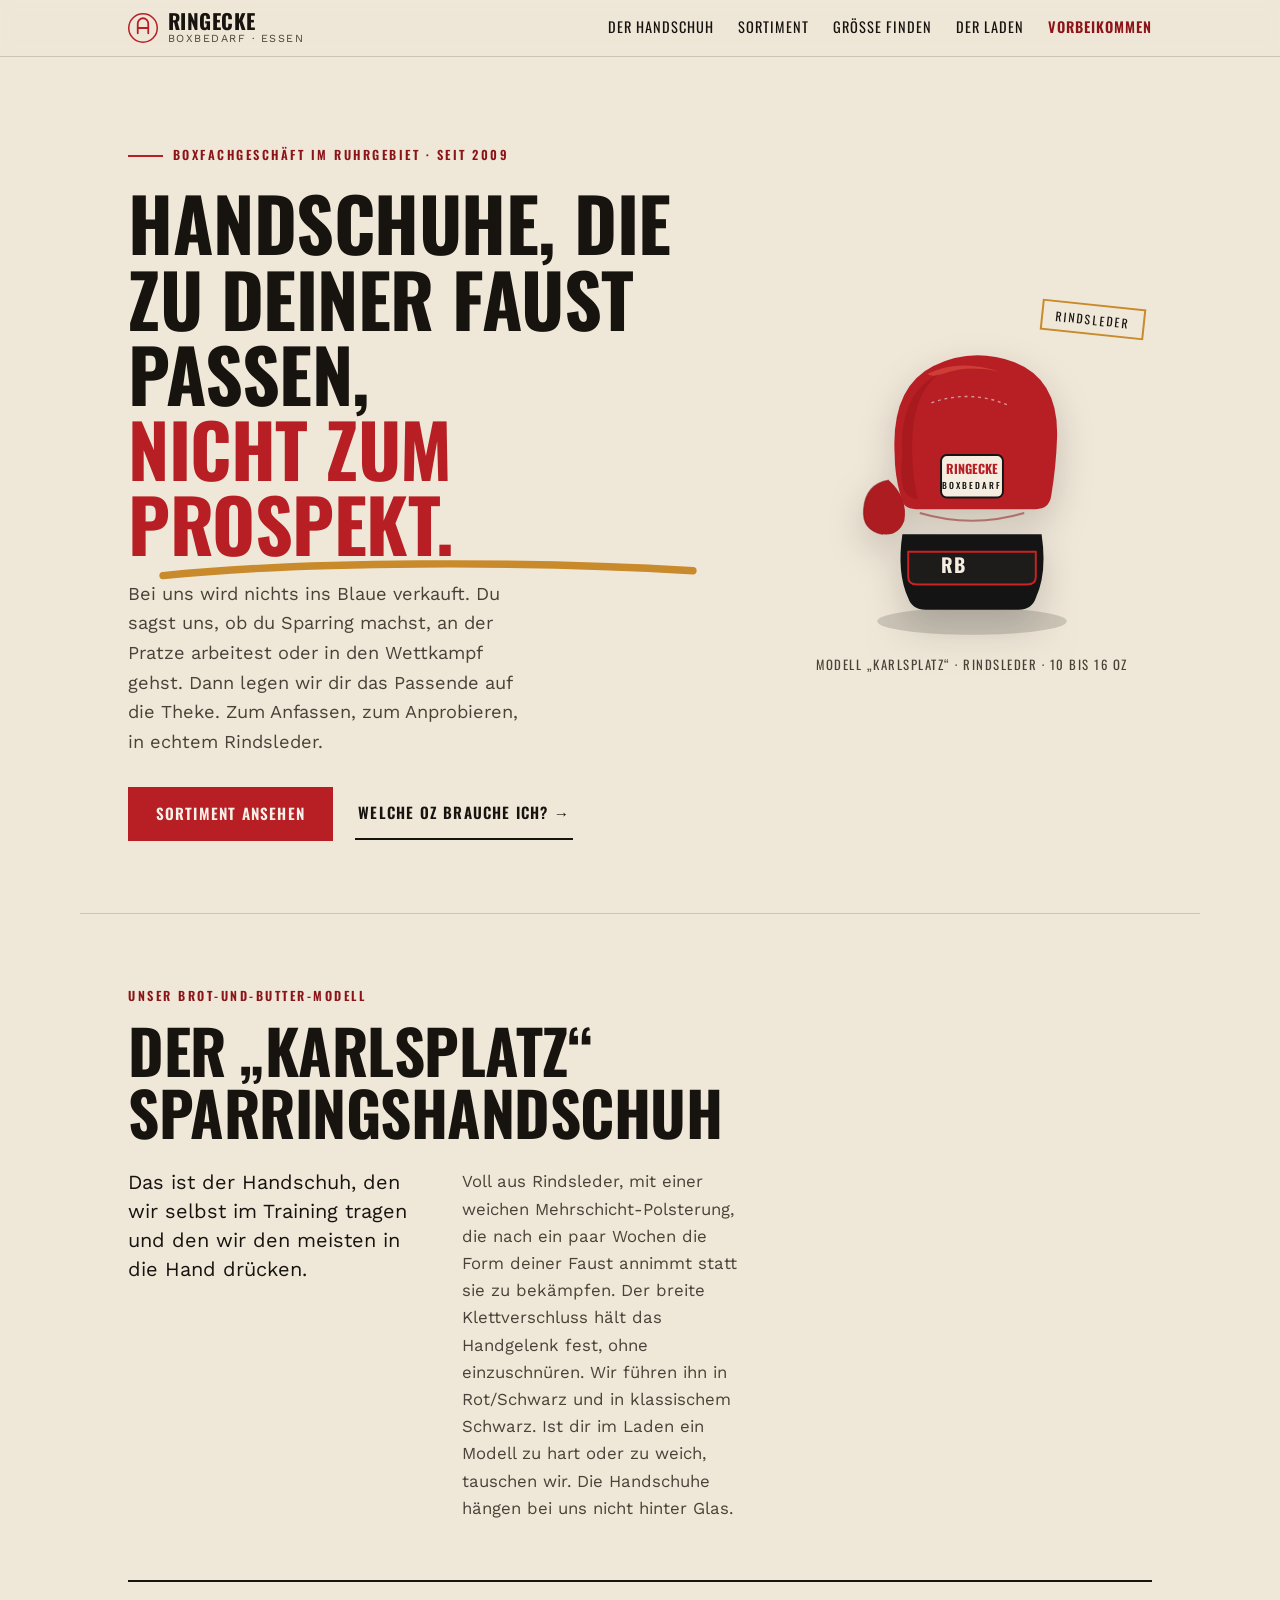
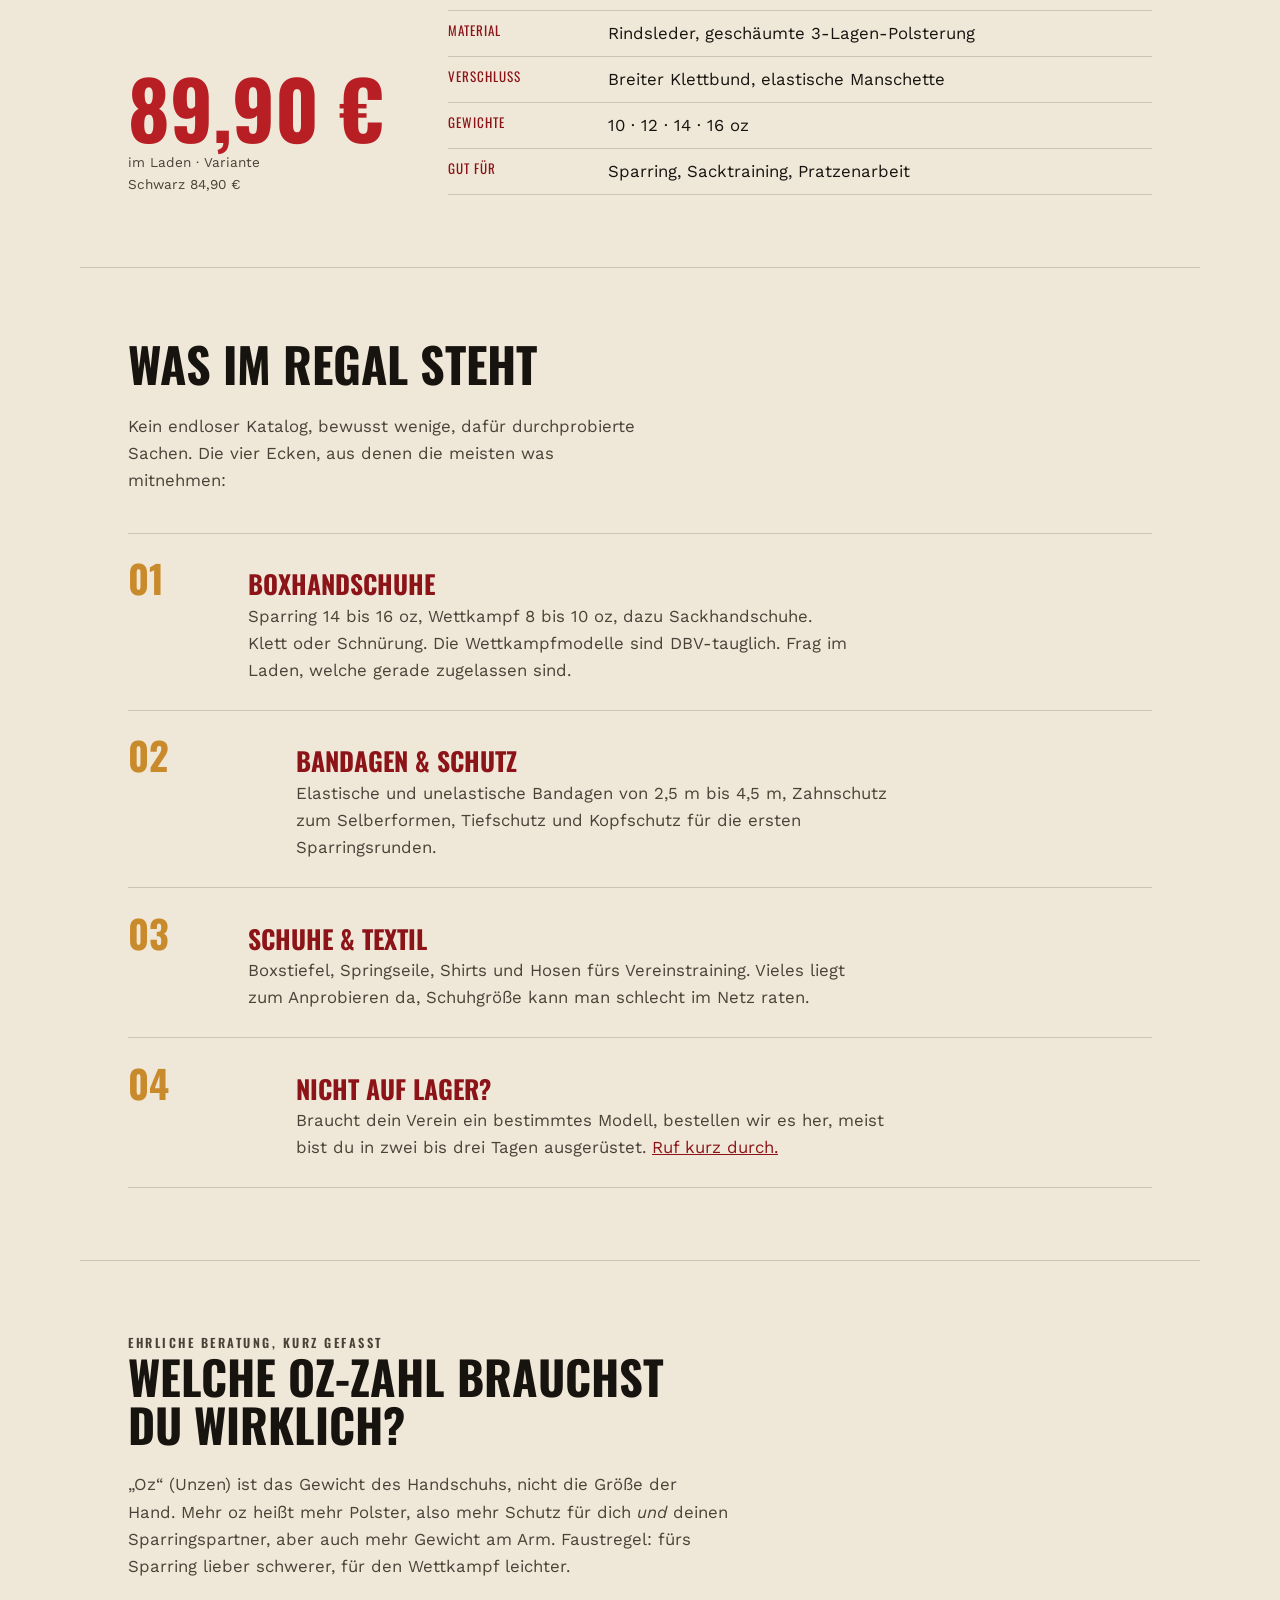
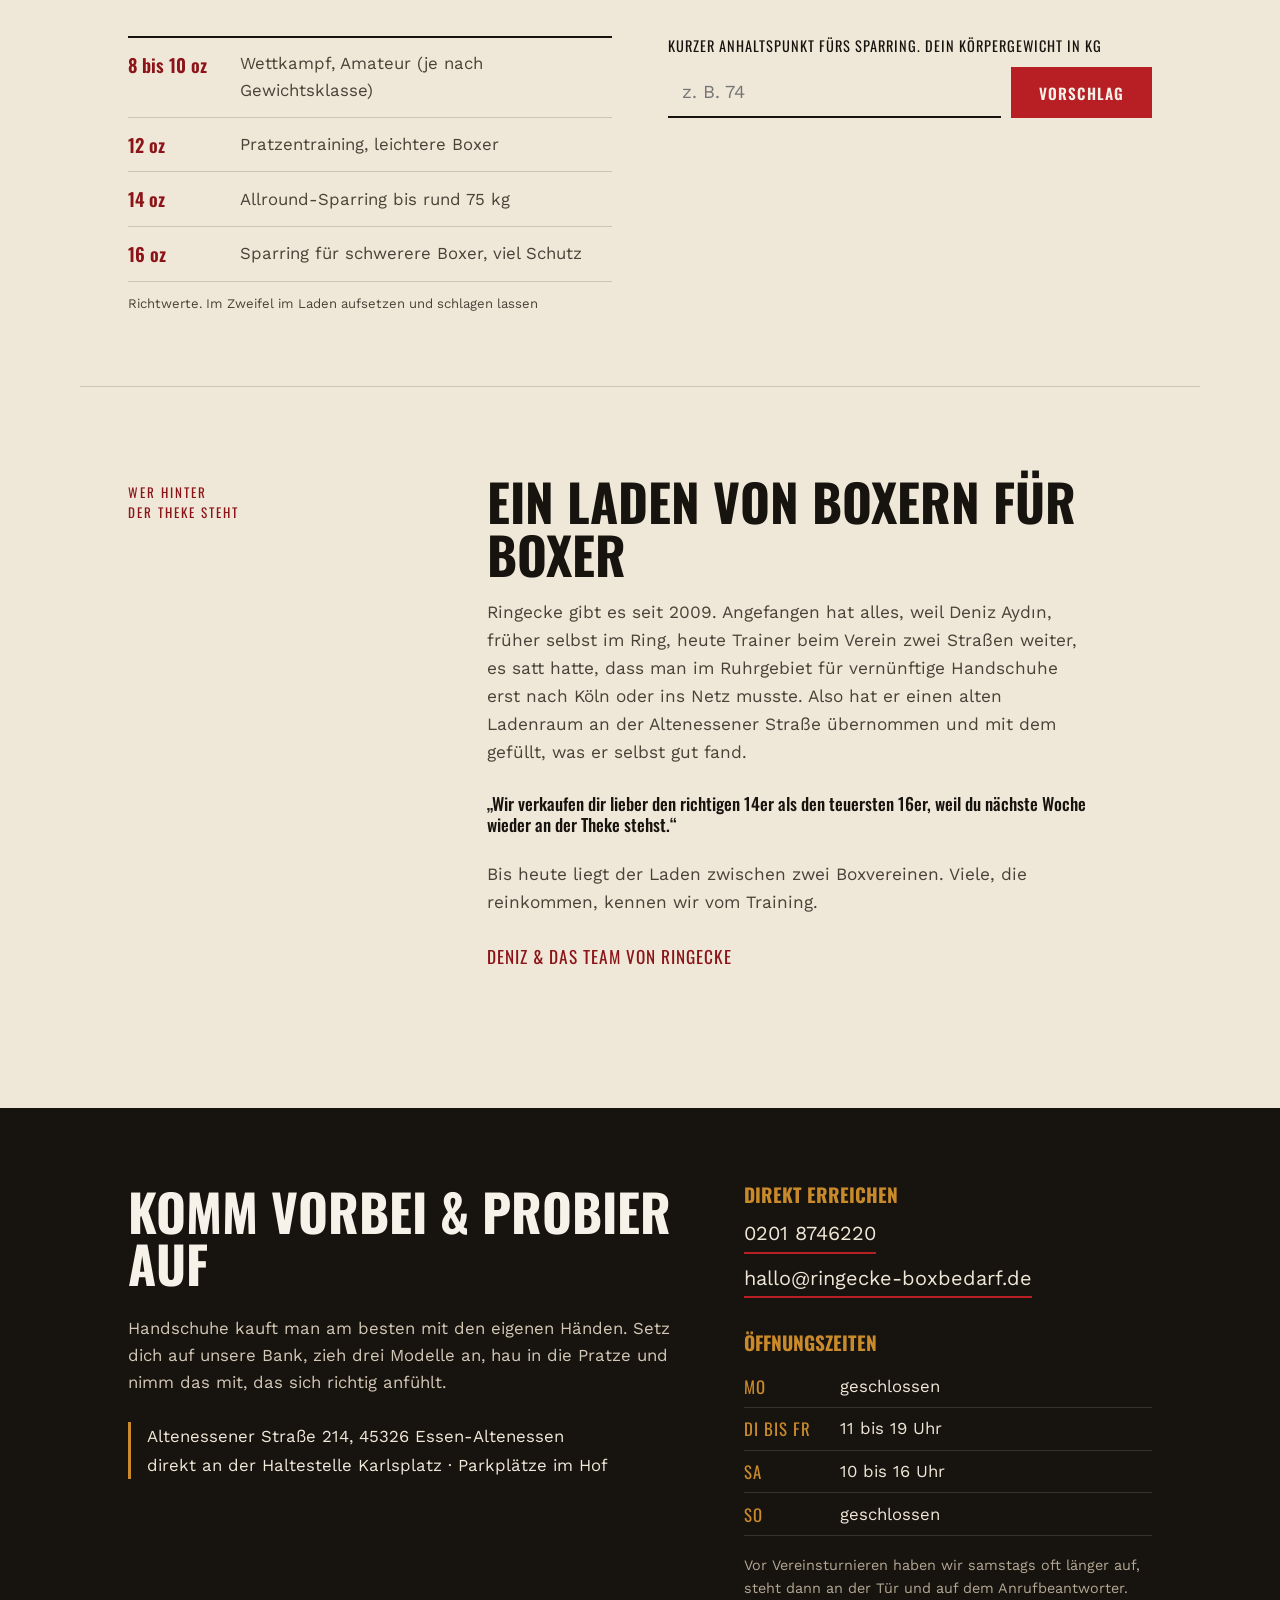
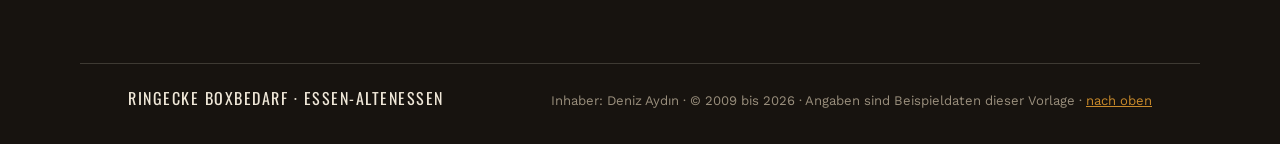
==== commit 0d821985: "Redesign redaktionell + keine Gedankenstriche + Regel-Update Umbau nach Kundenfeedback ("wirkt noch " ====
--- a/index.html
+++ b/index.html
@@ -3,7 +3,7 @@
 <head>
   <meta charset="UTF-8" />
   <meta name="viewport" content="width=device-width, initial-scale=1.0" />
-  <title>Ringecke Boxbedarf – Boxhandschuhe & Ausrüstung aus Essen</title>
+  <title>Ringecke Boxbedarf · Boxhandschuhe & Ausrüstung aus Essen</title>
   <meta name="description" content="Ringecke Boxbedarf in Essen-Altenessen: echtes Rindsleder, ehrliche Beratung zur richtigen Handschuhgröße und Ausrüstung für Sparring, Training und Wettkampf. Vorbeikommen und anprobieren." />
 
   <!-- ====================================================================
@@ -17,13 +17,11 @@
   <link href="https://fonts.googleapis.com/css2?family=Oswald:wght@400;500;600;700&family=Work+Sans:ital,wght@0,400;0,500;0,600;1,400&display=swap" rel="stylesheet" />
   <link rel="stylesheet" href="styles.css" />
 
-  <!-- Schema.org LocalBusiness (Beispieldaten anpassen) -->
   <script type="application/ld+json">
   {
     "@context": "https://schema.org",
     "@type": "SportingGoodsStore",
     "name": "Ringecke Boxbedarf",
-    "image": "https://ringecke-boxbedarf.de/ringecke-laden.jpg",
     "description": "Boxfachgeschäft im Ruhrgebiet mit Beratung, Anprobe und echtem Rindsleder.",
     "address": {
       "@type": "PostalAddress",
@@ -46,9 +44,9 @@
 
   <header class="kopf" id="seitenanfang">
     <div class="kopf__inner">
-      <a class="marke" href="#seitenanfang" aria-label="Ringecke Boxbedarf – Startseite">
+      <a class="marke" href="#seitenanfang" aria-label="Ringecke Boxbedarf, Startseite">
         <span class="marke__wappen" aria-hidden="true">
-          <svg viewBox="0 0 40 40" width="34" height="34" role="img" focusable="false">
+          <svg viewBox="0 0 40 40" width="30" height="30" role="img" focusable="false">
             <circle cx="20" cy="20" r="19" fill="none" stroke="currentColor" stroke-width="2"/>
             <path d="M13 27V14a7 7 0 0 1 14 0v13" fill="none" stroke="currentColor" stroke-width="2.4" stroke-linecap="round"/>
             <path d="M13 20h14" stroke="currentColor" stroke-width="2.4" stroke-linecap="round"/>
@@ -79,330 +77,257 @@
 
   <main id="hauptinhalt">
 
-    <!-- ============ HERO: geteilter Screen ============ -->
+    <!-- ============ HERO ============ -->
     <section class="hero" aria-labelledby="hero-titel">
       <div class="hero__text">
         <p class="hero__kicker">Boxfachgeschäft im Ruhrgebiet · seit 2009</p>
-        <h1 id="hero-titel">Handschuhe, die zu <span class="rot">deiner Faust</span> passen&nbsp;— nicht zum Prospekt.</h1>
+        <h1 id="hero-titel">
+          Handschuhe, die zu deiner Faust passen,
+          <span class="hero__unter">nicht zum Prospekt.
+            <svg class="strich" viewBox="0 0 220 12" aria-hidden="true"><path d="M2 8 C 60 2, 150 2, 218 6" fill="none" stroke="currentColor" stroke-width="3" stroke-linecap="round"/></svg>
+          </span>
+        </h1>
         <p class="hero__lauf">
           Bei uns wird nichts ins Blaue verkauft. Du sagst uns, ob du Sparring
-          machst, an der Pratze arbeitest oder in den Wettkampf gehst — und wir
-          legen dir das Passende auf die Theke. Zum Anfassen, zum Anprobieren,
+          machst, an der Pratze arbeitest oder in den Wettkampf gehst. Dann
+          legen wir dir das Passende auf die Theke. Zum Anfassen, zum Anprobieren,
           in echtem Rindsleder.
         </p>
         <div class="hero__aktionen">
           <a class="knopf knopf--voll" href="#sortiment">Sortiment ansehen</a>
-          <a class="knopf knopf--linie" href="#groesse">Welche oz brauche ich?</a>
-        </div>
-        <p class="hero__notiz">
-          Altenessener Straße 214 · direkt an der Haltestelle Karlsplatz ·
-          Parkplätze im Hof
-        </p>
-      </div>
-
-      <!-- Eigene Illustration statt Stockfoto: nach dem roten Rindsleder-Modell -->
-      <div class="hero__bild">
-        <div class="glove-buehne">
-          <svg class="glove" viewBox="0 0 300 340" role="img" aria-labelledby="glove-titel glove-desc">
-            <title id="glove-titel">Roter Box-Sparringshandschuh aus Rindsleder</title>
-            <desc id="glove-desc">Illustration eines roten Boxhandschuhs mit schwarzer Manschette und breitem Klettverschluss.</desc>
-
-            <!-- Schatten -->
-            <ellipse cx="150" cy="322" rx="98" ry="14" fill="rgba(23,19,15,.18)" />
-
-            <!-- Manschette / Bündchen (schwarz) -->
-            <path d="M78 232 q-6 40 6 66 q4 12 18 12 h96 q14 0 18-12 q12-26 6-66 z" fill="#141414"/>
-            <path d="M78 232 q-6 40 6 66 q4 12 18 12 h96 q14 0 18-12 q12-26 6-66 z" fill="none" stroke="#000" stroke-width="1"/>
-            <!-- Klett-Lasche -->
-            <path d="M84 250 h132 v26 q0 8-9 8 H93 q-9 0-9-8 z" fill="#1e1c1b"/>
-            <path d="M84 250 h132 v26 q0 8-9 8 H93 q-9 0-9-8 z" fill="none" stroke="#c22" stroke-width="2"/>
-            <text x="118" y="272" font-family="Oswald, sans-serif" font-size="20" font-weight="700" fill="#f4ede0" letter-spacing="1">RB</text>
-
-            <!-- Handschuh-Korpus (rot) -->
-            <path d="M70 150
-                     q-4-70 40-92
-                     q40-20 84-4
-                     q46 18 44 78
-                     q-1 30-6 60
-                     q-2 14-16 14
-                     H92
-                     q-14 0-16-14
-                     q-6-22-6-42 z" fill="#b81f24"/>
-            <!-- Oberer Glanz -->
-            <path d="M104 66 q34-16 74-2 q-30-8-58 2 q-12 4-16 0z" fill="#d94a3f" opacity=".7"/>
-            <path d="M78 150 q-4-64 38-84 q-30 22-28 84 q1 26 6 46 q-14-2-16-16 q-2-14 0-30z" fill="#9c161b" opacity=".55"/>
-
-            <!-- Daumen -->
-            <path d="M64 176 q-24 4-26 30 q-2 22 20 26 q16 2 22-14 q4-24-16-42z" fill="#ad1c21"/>
-            <path d="M64 176 q-24 4-26 30 q-2 22 20 26" fill="none" stroke="#8c1418" stroke-width="1.5" opacity=".6"/>
-
-            <!-- Schlagfläche Naht -->
-            <path d="M108 96 q40-14 78 2" fill="none" stroke="#e9ccc7" stroke-width="1.4" stroke-dasharray="3 4" opacity=".7"/>
-            <path d="M96 210 q54 16 108 0" fill="none" stroke="#8c1418" stroke-width="2" opacity=".5"/>
-
-            <!-- Marken-Patch -->
-            <rect x="118" y="150" width="64" height="44" rx="6" fill="#f4ede0"/>
-            <rect x="118" y="150" width="64" height="44" rx="6" fill="none" stroke="#141414" stroke-width="2"/>
-            <text x="150" y="170" text-anchor="middle" font-family="Oswald, sans-serif" font-size="13" font-weight="700" fill="#b81f24">RINGECKE</text>
-            <text x="150" y="185" text-anchor="middle" font-family="Oswald, sans-serif" font-size="9" font-weight="500" fill="#141414" letter-spacing="2">BOXBEDARF</text>
-          </svg>
-        </div>
-        <p class="glove-buehne__unter">Modell „Karlsplatz“ · Rindsleder · 10–16&nbsp;oz</p>
-      </div>
-    </section>
-
-    <!-- ============ FEATURED HANDSCHUH ============ -->
-    <section class="featured" id="handschuh" aria-labelledby="featured-titel">
-      <div class="featured__kopf">
-        <p class="augenbraue">Unser Brot-und-Butter-Modell</p>
-        <h2 id="featured-titel">Der „Karlsplatz“ Sparringshandschuh</h2>
-      </div>
-
-      <div class="featured__raster">
-        <div class="featured__flie">
-          <p>
-            Das ist der Handschuh, den wir selbst im Training tragen und den
-            wir den meisten in die Hand drücken: voll aus Rindsleder, mit
-            einer weichen Mehrschicht-Polsterung, die nach ein paar Wochen die
-            Form deiner Faust annimmt statt sie zu bekämpfen. Der breite
-            Klettverschluss hält das Handgelenk fest, ohne einzuschnüren.
-          </p>
-          <p>
-            Wir führen ihn in Rot/Schwarz und in klassischem Schwarz. Wenn dir
-            im Laden ein Modell zu hart oder zu weich ist, tauschen wir — die
-            Handschuhe hängen bei uns nicht hinter Glas.
-          </p>
-        </div>
-
-        <dl class="specs">
-          <div>
-            <dt>Material</dt>
-            <dd>Rindsleder außen, geschäumte 3-Lagen-Polsterung</dd>
-          </div>
-          <div>
-            <dt>Verschluss</dt>
-            <dd>Breiter Klettbund, elastische Manschette</dd>
-          </div>
-          <div>
-            <dt>Gewichte</dt>
-            <dd>10, 12, 14 und 16&nbsp;oz</dd>
-          </div>
-          <div>
-            <dt>Gut für</dt>
-            <dd>Sparring, Sacktraining, Pratzenarbeit</dd>
-          </div>
-          <div class="specs__preis">
-            <dt>Preis im Laden</dt>
-            <dd><strong>89,90&nbsp;€</strong> <span>· schwarz 84,90&nbsp;€</span></dd>
-          </div>
+          <a class="knopf knopf--text" href="#groesse">Welche oz brauche ich?&nbsp;→</a>
+        </div>
+      </div>
+
+      <!-- Eigene Illustration statt Stockfoto -->
+      <figure class="hero__bild">
+        <span class="hero__stempel" aria-hidden="true">Rindsleder</span>
+        <svg class="glove" viewBox="0 0 300 340" role="img" aria-labelledby="glove-titel glove-desc">
+          <title id="glove-titel">Roter Box-Sparringshandschuh aus Rindsleder</title>
+          <desc id="glove-desc">Illustration eines roten Boxhandschuhs mit schwarzer Manschette und breitem Klettverschluss.</desc>
+          <ellipse cx="150" cy="322" rx="98" ry="14" fill="rgba(23,19,15,.16)" />
+          <path d="M78 232 q-6 40 6 66 q4 12 18 12 h96 q14 0 18-12 q12-26 6-66 z" fill="#141414"/>
+          <path d="M84 250 h132 v26 q0 8-9 8 H93 q-9 0-9-8 z" fill="#1e1c1b"/>
+          <path d="M84 250 h132 v26 q0 8-9 8 H93 q-9 0-9-8 z" fill="none" stroke="#c22" stroke-width="2"/>
+          <text x="118" y="272" font-family="Oswald, sans-serif" font-size="20" font-weight="700" fill="#f4ede0" letter-spacing="1">RB</text>
+          <path d="M70 150 q-4-70 40-92 q40-20 84-4 q46 18 44 78 q-1 30-6 60 q-2 14-16 14 H92 q-14 0-16-14 q-6-22-6-42 z" fill="#b81f24"/>
+          <path d="M104 66 q34-16 74-2 q-30-8-58 2 q-12 4-16 0z" fill="#d94a3f" opacity=".7"/>
+          <path d="M78 150 q-4-64 38-84 q-30 22-28 84 q1 26 6 46 q-14-2-16-16 q-2-14 0-30z" fill="#9c161b" opacity=".55"/>
+          <path d="M64 176 q-24 4-26 30 q-2 22 20 26 q16 2 22-14 q4-24-16-42z" fill="#ad1c21"/>
+          <path d="M64 176 q-24 4-26 30 q-2 22 20 26" fill="none" stroke="#8c1418" stroke-width="1.5" opacity=".6"/>
+          <path d="M108 96 q40-14 78 2" fill="none" stroke="#e9ccc7" stroke-width="1.4" stroke-dasharray="3 4" opacity=".7"/>
+          <path d="M96 210 q54 16 108 0" fill="none" stroke="#8c1418" stroke-width="2" opacity=".5"/>
+          <rect x="118" y="150" width="64" height="44" rx="6" fill="#f4ede0"/>
+          <rect x="118" y="150" width="64" height="44" rx="6" fill="none" stroke="#141414" stroke-width="2"/>
+          <text x="150" y="170" text-anchor="middle" font-family="Oswald, sans-serif" font-size="13" font-weight="700" fill="#b81f24">RINGECKE</text>
+          <text x="150" y="185" text-anchor="middle" font-family="Oswald, sans-serif" font-size="9" font-weight="500" fill="#141414" letter-spacing="2">BOXBEDARF</text>
+        </svg>
+        <figcaption>Modell „Karlsplatz“ · Rindsleder · 10 bis 16&nbsp;oz</figcaption>
+      </figure>
+    </section>
+
+    <!-- ============ FEATURED: redaktioneller Spread, keine Box ============ -->
+    <section class="modell" id="handschuh" aria-labelledby="modell-titel">
+      <p class="modell__label">Unser Brot-und-Butter-Modell</p>
+      <h2 id="modell-titel">Der „Karlsplatz“<br>Sparringshandschuh</h2>
+
+      <div class="modell__fliesstext">
+        <p class="modell__vorlauf">
+          Das ist der Handschuh, den wir selbst im Training tragen und den wir
+          den meisten in die Hand drücken.
+        </p>
+        <p>
+          Voll aus Rindsleder, mit einer weichen Mehrschicht-Polsterung, die
+          nach ein paar Wochen die Form deiner Faust annimmt statt sie zu
+          bekämpfen. Der breite Klettverschluss hält das Handgelenk fest, ohne
+          einzuschnüren. Wir führen ihn in Rot/Schwarz und in klassischem
+          Schwarz. Ist dir im Laden ein Modell zu hart oder zu weich, tauschen
+          wir. Die Handschuhe hängen bei uns nicht hinter Glas.
+        </p>
+      </div>
+
+      <div class="modell__daten">
+        <div class="modell__preis">
+          <span class="modell__preis-zahl">89,90&nbsp;€</span>
+          <span class="modell__preis-notiz">im Laden · Variante Schwarz 84,90&nbsp;€</span>
+        </div>
+        <dl class="datenzeilen">
+          <div><dt>Material</dt><dd>Rindsleder, geschäumte 3-Lagen-Polsterung</dd></div>
+          <div><dt>Verschluss</dt><dd>Breiter Klettbund, elastische Manschette</dd></div>
+          <div><dt>Gewichte</dt><dd>10 · 12 · 14 · 16&nbsp;oz</dd></div>
+          <div><dt>Gut für</dt><dd>Sparring, Sacktraining, Pratzenarbeit</dd></div>
         </dl>
       </div>
     </section>
 
-    <!-- ============ SORTIMENT (bewusst unterschiedlich aufgebaute Karten) ============ -->
+    <!-- ============ SORTIMENT: nummerierte Liste mit Haarlinien ============ -->
     <section class="sortiment" id="sortiment" aria-labelledby="sortiment-titel">
-      <div class="sortiment__kopf">
-        <h2 id="sortiment-titel">Was du bei uns im Regal findest</h2>
-        <p>
-          Kein endloser Katalog — wir führen bewusst wenige, dafür durchprobierte
-          Sachen. Hier die vier Ecken, aus denen die meisten was mitnehmen.
-        </p>
-      </div>
-
-      <div class="sortiment__bereich">
-        <article class="karte karte--gross">
-          <h3>Boxhandschuhe</h3>
-          <p>
-            Sparring, Training und Wettkampf. Von 8&nbsp;oz Wettkampf bis 16&nbsp;oz
-            Sparring, Klett oder Schnürung. Die Wettkampfmodelle sind DBV-tauglich —
-            frag im Laden, welche gerade zugelassen sind.
-          </p>
-          <ul class="karte__liste">
-            <li>Sparring 14–16&nbsp;oz</li>
-            <li>Wettkampf 8–10&nbsp;oz</li>
-            <li>Sackhandschuhe</li>
-          </ul>
-        </article>
-
-        <article class="karte">
-          <h3>Bandagen &amp; Schutz</h3>
-          <p>
-            Elastische und unelastische Bandagen (2,5&nbsp;m bis 4,5&nbsp;m),
-            Zahnschutz zum Selberformen, Tiefschutz und Kopfschutz für die
-            ersten Sparringsrunden.
-          </p>
-        </article>
-
-        <article class="karte">
-          <h3>Schuhe &amp; Textil</h3>
-          <p>
-            Boxstiefel, Springseile, Shirts und Hosen fürs Vereinstraining.
-            Vieles davon liegt zum Anprobieren da — Schuhgröße kann man schlecht
-            im Netz raten.
-          </p>
-        </article>
-
-        <article class="karte karte--hinweis">
-          <h3>Nicht auf Lager?</h3>
-          <p>
-            Wenn dein Verein ein bestimmtes Modell braucht, bestellen wir es dir
-            her — meist bist du in zwei bis drei Tagen ausgerüstet. Sprich uns an
-            oder ruf kurz durch.
-          </p>
-          <a class="karte__link" href="#besuch">So erreichst du uns →</a>
-        </article>
-      </div>
-    </section>
-
-    <!-- ============ GRÖSSENBERATUNG: echte Tabelle + Rechner ============ -->
+      <div class="sortiment__intro">
+        <h2 id="sortiment-titel">Was im Regal steht</h2>
+        <p>
+          Kein endloser Katalog, bewusst wenige, dafür durchprobierte Sachen.
+          Die vier Ecken, aus denen die meisten was mitnehmen:
+        </p>
+      </div>
+
+      <ol class="warenliste">
+        <li>
+          <span class="warenliste__nr">01</span>
+          <div class="warenliste__inhalt">
+            <h3>Boxhandschuhe</h3>
+            <p>
+              Sparring 14 bis 16&nbsp;oz, Wettkampf 8 bis 10&nbsp;oz, dazu
+              Sackhandschuhe. Klett oder Schnürung. Die Wettkampfmodelle sind
+              DBV-tauglich. Frag im Laden, welche gerade zugelassen sind.
+            </p>
+          </div>
+        </li>
+        <li>
+          <span class="warenliste__nr">02</span>
+          <div class="warenliste__inhalt">
+            <h3>Bandagen &amp; Schutz</h3>
+            <p>
+              Elastische und unelastische Bandagen von 2,5&nbsp;m bis 4,5&nbsp;m,
+              Zahnschutz zum Selberformen, Tiefschutz und Kopfschutz für die ersten
+              Sparringsrunden.
+            </p>
+          </div>
+        </li>
+        <li>
+          <span class="warenliste__nr">03</span>
+          <div class="warenliste__inhalt">
+            <h3>Schuhe &amp; Textil</h3>
+            <p>
+              Boxstiefel, Springseile, Shirts und Hosen fürs Vereinstraining.
+              Vieles liegt zum Anprobieren da, Schuhgröße kann man schlecht im
+              Netz raten.
+            </p>
+          </div>
+        </li>
+        <li>
+          <span class="warenliste__nr">04</span>
+          <div class="warenliste__inhalt">
+            <h3>Nicht auf Lager?</h3>
+            <p>
+              Braucht dein Verein ein bestimmtes Modell, bestellen wir es her,
+              meist bist du in zwei bis drei Tagen ausgerüstet.
+              <a href="#besuch">Ruf kurz durch.</a>
+            </p>
+          </div>
+        </li>
+      </ol>
+    </section>
+
+    <!-- ============ GRÖSSENBERATUNG: Datentabelle + schlanke Inline-Form ============ -->
     <section class="groesse" id="groesse" aria-labelledby="groesse-titel">
-      <div class="groesse__spalten">
-        <div class="groesse__wissen">
-          <p class="augenbraue">Ehrliche Beratung, kurz gefasst</p>
-          <h2 id="groesse-titel">Welche oz-Zahl brauchst du wirklich?</h2>
-          <p>
-            „Oz“ (Unzen) ist das Gewicht des Handschuhs, nicht die Größe der Hand.
-            Mehr oz heißt mehr Polster — also mehr Schutz für dich <em>und</em>
-            deinen Sparringspartner, aber auch mehr Gewicht am Arm. Faustregel:
-            fürs Sparring lieber schwerer, für den Wettkampf leichter.
-          </p>
-
-          <table class="oz-tabelle">
-            <caption>Richtwerte — im Zweifel im Laden aufsetzen und schlagen lassen</caption>
-            <thead>
-              <tr><th scope="col">Gewicht</th><th scope="col">Wofür</th></tr>
-            </thead>
-            <tbody>
-              <tr><th scope="row">8–10&nbsp;oz</th><td>Wettkampf, Amateur (je nach Gewichtsklasse)</td></tr>
-              <tr><th scope="row">12&nbsp;oz</th><td>Pratzentraining, leichtere Boxer</td></tr>
-              <tr><th scope="row">14&nbsp;oz</th><td>Allround-Sparring bis rund 75&nbsp;kg</td></tr>
-              <tr><th scope="row">16&nbsp;oz</th><td>Sparring für schwerere Boxer, viel Schutz</td></tr>
-            </tbody>
-          </table>
-        </div>
-
-        <aside class="rechner" aria-labelledby="rechner-titel">
-          <h3 id="rechner-titel">Schneller Anhaltspunkt</h3>
-          <p class="rechner__hinweis">
-            Grober Vorschlag fürs <strong>Sparring</strong> nach Körpergewicht.
-            Ersetzt keine Anprobe — aber gibt dir eine Richtung.
-          </p>
-          <form class="rechner__form" id="oz-form" novalidate>
-            <label for="gewicht">Dein Körpergewicht (kg)</label>
-            <input type="number" id="gewicht" name="gewicht" min="30" max="180" step="1" inputmode="numeric" placeholder="z.&nbsp;B. 74" />
-            <button type="submit" class="knopf knopf--voll">Vorschlag zeigen</button>
-          </form>
-          <p class="rechner__ergebnis" id="oz-ergebnis" role="status" aria-live="polite"></p>
-        </aside>
-      </div>
-    </section>
-
-    <!-- ============ ÜBER DEN LADEN ============ -->
+      <div class="groesse__wissen">
+        <p class="groesse__label">Ehrliche Beratung, kurz gefasst</p>
+        <h2 id="groesse-titel">Welche oz-Zahl brauchst du wirklich?</h2>
+        <p>
+          „Oz“ (Unzen) ist das Gewicht des Handschuhs, nicht die Größe der Hand.
+          Mehr oz heißt mehr Polster, also mehr Schutz für dich <em>und</em>
+          deinen Sparringspartner, aber auch mehr Gewicht am Arm. Faustregel:
+          fürs Sparring lieber schwerer, für den Wettkampf leichter.
+        </p>
+      </div>
+
+      <table class="oz-tabelle">
+        <caption>Richtwerte. Im Zweifel im Laden aufsetzen und schlagen lassen</caption>
+        <tbody>
+          <tr><th scope="row">8 bis 10&nbsp;oz</th><td>Wettkampf, Amateur (je nach Gewichtsklasse)</td></tr>
+          <tr><th scope="row">12&nbsp;oz</th><td>Pratzentraining, leichtere Boxer</td></tr>
+          <tr><th scope="row">14&nbsp;oz</th><td>Allround-Sparring bis rund 75&nbsp;kg</td></tr>
+          <tr><th scope="row">16&nbsp;oz</th><td>Sparring für schwerere Boxer, viel Schutz</td></tr>
+        </tbody>
+      </table>
+
+      <form class="oz-form" id="oz-form" novalidate>
+        <div class="oz-form__frage">
+          <label for="gewicht">Kurzer Anhaltspunkt fürs Sparring. Dein Körpergewicht in&nbsp;kg</label>
+          <div class="oz-form__eingabe">
+            <input type="number" id="gewicht" name="gewicht" min="30" max="180" step="1" inputmode="numeric" placeholder="z. B. 74" />
+            <button type="submit" class="knopf knopf--voll">Vorschlag</button>
+          </div>
+        </div>
+        <p class="oz-form__ergebnis" id="oz-ergebnis" role="status" aria-live="polite"></p>
+      </form>
+    </section>
+
+    <!-- ============ ÜBER DEN LADEN: schmale Erzählspalte mit Randnotiz ============ -->
     <section class="laden" id="laden" aria-labelledby="laden-titel">
-      <div class="laden__inhalt">
-        <p class="augenbraue">Wer hinter der Theke steht</p>
+      <p class="laden__rand">Wer hinter<br>der Theke steht</p>
+      <div class="laden__erzaehlung">
         <h2 id="laden-titel">Ein Laden von Boxern für Boxer</h2>
         <p>
           <!-- Gründername/Historie durch echte Daten ersetzen -->
-          Ringecke gibt es seit 2009. Angefangen hat alles, weil Deniz Aydın —
-          früher selbst im Ring, heute Trainer beim Verein zwei Straßen weiter —
-          es leid war, dass man im Ruhrgebiet für vernünftige Handschuhe erst nach
-          Köln oder ins Netz musste. Also hat er einen alten Ladenraum an der
+          Ringecke gibt es seit 2009. Angefangen hat alles, weil Deniz Aydın,
+          früher selbst im Ring, heute Trainer beim Verein zwei Straßen weiter,
+          es satt hatte, dass man im Ruhrgebiet für vernünftige Handschuhe erst
+          nach Köln oder ins Netz musste. Also hat er einen alten Ladenraum an der
           Altenessener Straße übernommen und mit dem gefüllt, was er selbst gut
           fand.
         </p>
+        <p class="laden__zitat">
+          „Wir verkaufen dir lieber den richtigen 14er als den teuersten 16er,
+          weil du nächste Woche wieder an der Theke stehst.“
+        </p>
         <p>
           Bis heute liegt der Laden zwischen zwei Boxvereinen. Viele, die
-          reinkommen, kennen wir vom Training. Wir verkaufen dir lieber den
-          richtigen 14er als den teuersten 16er — weil du nächste Woche wieder
-          an der Theke stehst.
-        </p>
-        <p class="laden__signatur">— Deniz &amp; das Team von Ringecke</p>
-      </div>
-    </section>
-
-    <!-- ============ BESUCH / KONTAKT ============ -->
-    <section class="besuch" id="besuch" aria-labelledby="besuch-titel">
-      <div class="besuch__raster">
-        <div class="besuch__block">
-          <h2 id="besuch-titel">Komm vorbei &amp; probier auf</h2>
+          reinkommen, kennen wir vom Training.
+        </p>
+        <p class="laden__signatur">Deniz &amp; das Team von Ringecke</p>
+      </div>
+    </section>
+
+    <!-- ============ KONTAKT + FOOTER: der einzige dunkle Anker ============ -->
+    <footer class="anker" id="besuch">
+      <div class="anker__oben">
+        <div class="anker__einladung">
+          <h2>Komm vorbei &amp; probier auf</h2>
           <p>
             Handschuhe kauft man am besten mit den eigenen Händen. Setz dich auf
-            unsere Bank, zieh drei Modelle an, hau in die Pratze — und nimm das
+            unsere Bank, zieh drei Modelle an, hau in die Pratze und nimm das
             mit, das sich richtig anfühlt.
           </p>
-          <p class="besuch__adresse">
+          <p class="anker__adresse">
             <!-- Echte Adresse eintragen -->
-            <strong>Ringecke Boxbedarf</strong><br />
-            Altenessener Straße 214<br />
-            45326 Essen-Altenessen
+            Altenessener Straße 214, 45326 Essen-Altenessen<br>
+            direkt an der Haltestelle Karlsplatz · Parkplätze im Hof
           </p>
         </div>
 
-        <div class="besuch__block besuch__block--kontakt">
+        <div class="anker__spalte">
           <h3>Direkt erreichen</h3>
-          <ul class="kontaktliste">
-            <li>
-              <span>Telefon</span>
-              <!-- Echte Nummer eintragen -->
-              <a href="tel:+492018746220">0201 8746220</a>
-            </li>
-            <li>
-              <span>E-Mail</span>
-              <!-- Eigene Domain-Mail, kein Freemailer -->
-              <a href="mailto:hallo@ringecke-boxbedarf.de">hallo@ringecke-boxbedarf.de</a>
-            </li>
-          </ul>
-
-          <h3 class="kontakt__zeiten">Öffnungszeiten</h3>
-          <table class="zeiten">
-            <tbody>
-              <tr><th scope="row">Mo</th><td>geschlossen</td></tr>
-              <tr><th scope="row">Di–Fr</th><td>11:00 – 19:00 Uhr</td></tr>
-              <tr><th scope="row">Sa</th><td>10:00 – 16:00 Uhr</td></tr>
-              <tr><th scope="row">So</th><td>geschlossen</td></tr>
-            </tbody>
-          </table>
-          <p class="besuch__zusatz">
-            Vor Vereinsturnieren haben wir samstags oft länger auf — steht dann
-            an der Tür und auf unserem Anrufbeantworter.
+          <p class="anker__kontakt">
+            <!-- Echte Nummer / eigene Domain-Mail eintragen -->
+            <a href="tel:+492018746220">0201 8746220</a>
+            <a href="mailto:hallo@ringecke-boxbedarf.de">hallo@ringecke-boxbedarf.de</a>
           </p>
-        </div>
-      </div>
-    </section>
+
+          <h3 class="anker__zeitentitel">Öffnungszeiten</h3>
+          <dl class="oeffnung">
+            <div><dt>Mo</dt><dd>geschlossen</dd></div>
+            <div><dt>Di bis Fr</dt><dd>11 bis 19 Uhr</dd></div>
+            <div><dt>Sa</dt><dd>10 bis 16 Uhr</dd></div>
+            <div><dt>So</dt><dd>geschlossen</dd></div>
+          </dl>
+          <p class="anker__zusatz">
+            Vor Vereinsturnieren haben wir samstags oft länger auf, steht dann an
+            der Tür und auf dem Anrufbeantworter.
+          </p>
+        </div>
+      </div>
+
+      <div class="anker__unten">
+        <p class="anker__signet">Ringecke Boxbedarf · Essen-Altenessen</p>
+        <p class="anker__recht">
+          Inhaber: Deniz Aydın · © 2009 bis 2026 · Angaben sind Beispieldaten
+          dieser Vorlage · <a href="#seitenanfang">nach oben</a>
+        </p>
+      </div>
+    </footer>
 
   </main>
-
-  <footer class="fuss">
-    <div class="fuss__inner">
-      <div class="fuss__marke">
-        <span class="marke__text marke__text--fuss">
-          <strong>Ringecke</strong>
-          <em>Boxbedarf · Essen-Altenessen</em>
-        </span>
-        <p>Boxhandschuhe, Bandagen und Ausrüstung — beraten von Leuten, die selbst boxen.</p>
-      </div>
-
-      <nav class="fuss__nav" aria-label="Footer-Navigation">
-        <ul>
-          <li><a href="#handschuh">Der Handschuh</a></li>
-          <li><a href="#sortiment">Sortiment</a></li>
-          <li><a href="#groesse">Größe finden</a></li>
-          <li><a href="#besuch">Öffnungszeiten</a></li>
-        </ul>
-      </nav>
-
-      <div class="fuss__recht">
-        <p>Altenessener Straße 214 · 45326 Essen</p>
-        <p>Tel. 0201 8746220 · hallo@ringecke-boxbedarf.de</p>
-        <p class="fuss__klein">
-          Inhaber: Deniz Aydın · USt-IdNr. auf Anfrage ·
-          <a href="#seitenanfang">Nach oben</a>
-        </p>
-      </div>
-    </div>
-    <p class="fuss__zeile">© 2009–2026 Ringecke Boxbedarf. Angaben sind Beispieldaten dieser Vorlage.</p>
-  </footer>
 
   <script src="script.js"></script>
 </body>
--- a/styles.css
+++ b/styles.css
@@ -1,85 +1,69 @@
 /* =====================================================================
    Ringecke Boxbedarf — Stylesheet
-   Farbwelt: Leder-Oxblood-Rot, warmes Anthrazit, Knochen/Papier, Messing
-   Typo: Oswald (Headlines, kondensiert) + Work Sans (Fließtext)
+   Ansatz: redaktionell / magazinartig. EINE durchgehende Papierfläche,
+   Trennung über Haarlinien, Weißraum & Typografie statt Kästen.
+   Nur ein dunkler Anker ganz unten (Kontakt + Footer).
+   Typo: Oswald (kondensiert) + Work Sans.
    ===================================================================== */
 
 :root {
-  --rot:        #b81f24;   /* Leder-Rot, Primär */
-  --rot-tief:   #8c1418;   /* dunkles Oxblood */
-  --tinte:      #17130f;   /* warmes Fast-Schwarz */
-  --tinte-weich:#3a332c;
-  --papier:     #efe7d8;   /* Knochen / Hintergrund */
-  --papier-tief:#e4dac7;
-  --karton:     #d8cbb4;   /* Canvas-Mitte */
-  --messing:    #c98a2b;   /* Ocker-Akzent */
+  --rot:        #b81f24;
+  --rot-tief:   #8c1418;
+  --tinte:      #17130f;
+  --tinte-weich:#4a4238;
+  --papier:     #efe7d8;
+  --papier-tief:#e7ddcb;
+  --messing:    #c98a2b;
   --weiss:      #f7f2e9;
+  --linie:      rgba(23,19,15,.16);
 
   --schrift-kopf: "Oswald", "Arial Narrow", sans-serif;
   --schrift-text: "Work Sans", system-ui, -apple-system, sans-serif;
 
-  --rand: 3px;
-  --breite: 1180px;
-}
-
-/* --------- Grundlagen --------- */
+  --breite: 1120px;
+  --gutter: clamp(1.2rem, 5vw, 3rem);
+}
+
 * { box-sizing: border-box; }
-
 html { scroll-behavior: smooth; }
 
 body {
   margin: 0;
   font-family: var(--schrift-text);
   color: var(--tinte);
-  background-color: var(--papier);
-  /* dezente Papierstruktur, kein Verlauf-Glow */
-  background-image:
-    radial-gradient(circle at 18% 12%, rgba(201,138,43,.05), transparent 40%),
-    radial-gradient(circle at 85% 78%, rgba(140,20,24,.05), transparent 45%);
-  line-height: 1.6;
-  font-size: 1.02rem;
+  background: var(--papier);
+  line-height: 1.62;
+  font-size: 1.05rem;
   -webkit-font-smoothing: antialiased;
 }
 
 img, svg { max-width: 100%; height: auto; }
-
 a { color: var(--rot-tief); }
 
 h1, h2, h3 {
   font-family: var(--schrift-kopf);
   font-weight: 700;
-  line-height: 1.04;
-  letter-spacing: .3px;
+  line-height: 1.02;
   margin: 0 0 .5em;
   color: var(--tinte);
 }
 
-:focus-visible {
-  outline: 3px solid var(--messing);
-  outline-offset: 3px;
-}
+:focus-visible { outline: 3px solid var(--messing); outline-offset: 3px; }
 
 .skip-link {
-  position: absolute;
-  left: -999px;
-  top: 0;
-  background: var(--tinte);
-  color: var(--weiss);
-  padding: .6rem 1rem;
-  z-index: 100;
+  position: absolute; left: -999px; top: 0;
+  background: var(--tinte); color: var(--weiss); padding: .6rem 1rem; z-index: 100;
 }
 .skip-link:focus { left: 8px; top: 8px; }
 
-.rot { color: var(--rot); }
-
-.augenbraue {
+/* Wiederkehrendes kleines Label — dezent, kein Vollformat pro Sektion */
+.hero__kicker, .modell__label, .groesse__label {
   font-family: var(--schrift-kopf);
   text-transform: uppercase;
   letter-spacing: 2.5px;
-  font-size: .8rem;
+  font-size: .78rem;
   font-weight: 600;
   color: var(--rot-tief);
-  margin: 0 0 .6rem;
 }
 
 /* --------- Knöpfe --------- */
@@ -91,584 +75,401 @@
   font-weight: 600;
   font-size: .95rem;
   text-decoration: none;
-  padding: .8rem 1.5rem;
-  border: 2px solid var(--tinte);
   cursor: pointer;
   transition: transform .12s ease, background-color .15s ease, color .15s ease;
 }
 .knopf--voll {
   background: var(--rot);
-  border-color: var(--rot);
   color: var(--weiss);
+  border: 2px solid var(--rot);
+  padding: .8rem 1.6rem;
 }
 .knopf--voll:hover { background: var(--rot-tief); border-color: var(--rot-tief); transform: translateY(-2px); }
-.knopf--linie {
-  background: transparent;
+.knopf--text {
   color: var(--tinte);
-}
-.knopf--linie:hover { background: var(--tinte); color: var(--papier); transform: translateY(-2px); }
+  border: none;
+  padding: .8rem .2rem;
+  border-bottom: 2px solid var(--tinte);
+}
+.knopf--text:hover { color: var(--rot); border-color: var(--rot); }
 
 /* --------- Kopf / Navigation --------- */
 .kopf {
-  position: sticky;
-  top: 0;
-  z-index: 40;
-  background: var(--papier);
-  border-bottom: 2px solid var(--tinte);
+  position: sticky; top: 0; z-index: 40;
+  background: rgba(239,231,216,.94);
+  backdrop-filter: blur(6px);
+  border-bottom: 1px solid var(--linie);
 }
 .kopf__inner {
   max-width: var(--breite);
   margin: 0 auto;
-  padding: .7rem 1.3rem;
-  display: flex;
-  align-items: center;
-  justify-content: space-between;
-  gap: 1rem;
-}
-.marke {
-  display: flex;
-  align-items: center;
-  gap: .65rem;
-  text-decoration: none;
-  color: var(--tinte);
-}
+  padding: .7rem var(--gutter);
+  display: flex; align-items: center; justify-content: space-between; gap: 1rem;
+}
+.marke { display: flex; align-items: center; gap: .6rem; text-decoration: none; color: var(--tinte); }
 .marke__wappen { color: var(--rot); display: flex; }
 .marke__text { display: flex; flex-direction: column; line-height: 1; }
-.marke__text strong {
-  font-family: var(--schrift-kopf);
-  font-size: 1.4rem;
-  letter-spacing: .5px;
-  text-transform: uppercase;
-}
-.marke__text em {
-  font-style: normal;
-  font-size: .72rem;
-  letter-spacing: 1.5px;
-  text-transform: uppercase;
-  color: var(--tinte-weich);
-  margin-top: 2px;
-}
-
-.hauptnav ul {
-  list-style: none;
-  display: flex;
-  gap: 1.4rem;
-  margin: 0;
-  padding: 0;
-  align-items: center;
-}
+.marke__text strong { font-family: var(--schrift-kopf); font-size: 1.3rem; letter-spacing: .5px; text-transform: uppercase; }
+.marke__text em { font-style: normal; font-size: .68rem; letter-spacing: 1.5px; text-transform: uppercase; color: var(--tinte-weich); margin-top: 2px; }
+
+.hauptnav ul { list-style: none; display: flex; gap: 1.5rem; margin: 0; padding: 0; align-items: center; }
 .hauptnav a {
   font-family: var(--schrift-kopf);
-  text-transform: uppercase;
-  letter-spacing: 1px;
-  font-size: .92rem;
-  text-decoration: none;
-  color: var(--tinte);
-  padding: .3rem 0;
+  text-transform: uppercase; letter-spacing: 1px; font-size: .9rem;
+  text-decoration: none; color: var(--tinte); padding: .2rem 0;
   border-bottom: 2px solid transparent;
 }
 .hauptnav a:hover { border-bottom-color: var(--rot); }
-.hauptnav__cta {
-  background: var(--tinte);
-  color: var(--papier) !important;
-  padding: .45rem 1rem !important;
-  border-bottom: none !important;
-}
-.hauptnav__cta:hover { background: var(--rot); }
+.hauptnav__cta { color: var(--rot-tief) !important; font-weight: 600; }
 
 .nav-schalter {
-  display: none;
+  display: none; align-items: center; gap: .5rem;
+  background: none; border: none; cursor: pointer;
+  font-family: var(--schrift-kopf); text-transform: uppercase; letter-spacing: 1px; color: var(--tinte);
+}
+.nav-schalter__balken { width: 22px; height: 2px; background: var(--tinte); position: relative; }
+.nav-schalter__balken::before, .nav-schalter__balken::after {
+  content: ""; position: absolute; left: 0; width: 22px; height: 2px; background: var(--tinte);
+}
+.nav-schalter__balken::before { top: -7px; }
+.nav-schalter__balken::after { top: 7px; }
+
+/* =====================================================================
+   HERO
+   ===================================================================== */
+.hero {
+  max-width: var(--breite);
+  margin: 0 auto;
+  padding: clamp(2.5rem, 7vw, 5.5rem) var(--gutter) clamp(2.5rem, 6vw, 4.5rem);
+  display: grid;
+  grid-template-columns: 1.25fr .75fr;
+  gap: clamp(1.5rem, 5vw, 4rem);
   align-items: center;
-  gap: .5rem;
-  background: none;
-  border: 2px solid var(--tinte);
-  padding: .4rem .7rem;
-  cursor: pointer;
-  font-family: var(--schrift-kopf);
-  text-transform: uppercase;
-  letter-spacing: 1px;
-}
-.nav-schalter__balken {
-  width: 20px; height: 2px; background: var(--tinte);
-  position: relative;
-}
-.nav-schalter__balken::before,
-.nav-schalter__balken::after {
-  content: ""; position: absolute; left: 0; width: 20px; height: 2px; background: var(--tinte);
-}
-.nav-schalter__balken::before { top: -6px; }
-.nav-schalter__balken::after { top: 6px; }
-
-/* --------- Hero --------- */
-.hero {
-  max-width: var(--breite);
-  margin: 0 auto;
-  padding: clamp(2.5rem, 6vw, 5rem) 1.3rem 3.5rem;
-  display: grid;
-  grid-template-columns: 1.15fr .85fr;   /* bewusst asymmetrisch */
-  gap: clamp(1.5rem, 4vw, 3.5rem);
-  align-items: center;
 }
 .hero__kicker {
-  font-family: var(--schrift-kopf);
-  text-transform: uppercase;
-  letter-spacing: 2px;
-  font-size: .82rem;
-  color: var(--rot-tief);
-  margin: 0 0 1rem;
-  padding-left: 2.6rem;
+  margin: 0 0 1.2rem;
+  padding-left: 2.8rem;
   position: relative;
 }
 .hero__kicker::before {
   content: ""; position: absolute; left: 0; top: 50%;
-  width: 2rem; height: 2px; background: var(--rot);
+  width: 2.2rem; height: 2px; background: var(--rot);
 }
 .hero h1 {
-  font-size: clamp(2.4rem, 5.4vw, 4.2rem);
+  font-size: clamp(2.5rem, 6vw, 4.6rem);
   text-transform: uppercase;
-  margin-bottom: 1.1rem;
-}
-.hero__lauf {
-  font-size: 1.12rem;
-  max-width: 33ch;
+  letter-spacing: -0.5px;
+  margin-bottom: 1.2rem;
+}
+.hero__unter { position: relative; display: inline-block; color: var(--rot); }
+.strich { position: absolute; left: 0; bottom: -.35em; width: 100%; height: .4em; color: var(--messing); }
+.hero__lauf { font-size: 1.14rem; max-width: 36ch; color: var(--tinte-weich); }
+.hero__aktionen { display: flex; flex-wrap: wrap; align-items: center; gap: 1.4rem; margin-top: 1.9rem; }
+
+.hero__bild { margin: 0; position: relative; text-align: center; }
+.hero__stempel {
+  position: absolute; top: -6px; right: 2%;
+  font-family: var(--schrift-kopf); text-transform: uppercase; letter-spacing: 2px;
+  font-size: .74rem; color: var(--tinte);
+  border: 2px solid var(--messing); padding: .25rem .8rem;
+  transform: rotate(6deg);
+  background: var(--papier);
+}
+.glove {
+  display: block; margin: 0 auto; width: 100%; max-width: 290px;
+  filter: drop-shadow(0 14px 18px rgba(23,19,15,.18));
+}
+.hero__bild figcaption {
+  margin-top: 1rem;
+  font-family: var(--schrift-kopf); text-transform: uppercase; letter-spacing: 1.5px;
+  font-size: .8rem; color: var(--tinte-weich);
+}
+
+/* =====================================================================
+   MODELL — redaktioneller Spread, keine Box
+   ===================================================================== */
+.modell {
+  max-width: var(--breite);
+  margin: 0 auto;
+  padding: clamp(2.5rem, 6vw, 4.5rem) var(--gutter);
+  border-top: 1px solid var(--linie);
+}
+.modell__label { margin: 0 0 .8rem; }
+.modell h2 {
+  font-size: clamp(2.2rem, 5.2vw, 3.8rem);
+  text-transform: uppercase;
+  letter-spacing: -0.5px;
+  margin-bottom: 1.6rem;
+}
+.modell__fliesstext {
+  columns: 2;
+  column-gap: 3rem;
+  max-width: 62ch;
   color: var(--tinte-weich);
 }
-.hero__aktionen {
-  display: flex;
-  flex-wrap: wrap;
-  gap: .9rem;
-  margin: 1.8rem 0 1.3rem;
-}
-.hero__notiz {
-  font-size: .88rem;
-  color: var(--tinte-weich);
+.modell__fliesstext p { margin: 0 0 1rem; }
+.modell__vorlauf {
+  font-size: 1.25rem;
+  line-height: 1.45;
+  color: var(--tinte);
+  break-after: column;
+}
+.modell__daten {
+  display: grid;
+  grid-template-columns: auto 1fr;
+  gap: clamp(1.5rem, 5vw, 4rem);
+  align-items: end;
+  margin-top: 2.6rem;
+  padding-top: 1.8rem;
+  border-top: 2px solid var(--tinte);
+}
+.modell__preis { display: flex; flex-direction: column; }
+.modell__preis-zahl {
+  font-family: var(--schrift-kopf); font-weight: 700;
+  font-size: clamp(3rem, 8vw, 5rem);
+  color: var(--rot);
+  line-height: .9;
+}
+.modell__preis-notiz { font-size: .85rem; color: var(--tinte-weich); margin-top: .5rem; max-width: 22ch; }
+
+.datenzeilen { margin: 0; }
+.datenzeilen > div {
+  display: grid;
+  grid-template-columns: 9rem 1fr;
+  gap: 1rem;
+  padding: .55rem 0;
+  border-bottom: 1px solid var(--linie);
+}
+.datenzeilen > div:first-child { border-top: 1px solid var(--linie); }
+.datenzeilen dt {
+  font-family: var(--schrift-kopf); text-transform: uppercase; letter-spacing: 1px;
+  font-size: .82rem; color: var(--rot-tief);
+}
+.datenzeilen dd { margin: 0; }
+
+/* =====================================================================
+   SORTIMENT — nummerierte Liste, Haarlinien statt Karten
+   ===================================================================== */
+.sortiment {
+  max-width: var(--breite);
+  margin: 0 auto;
+  padding: clamp(2.5rem, 6vw, 4.5rem) var(--gutter);
+  border-top: 1px solid var(--linie);
+}
+.sortiment__intro {
+  max-width: 52ch;
+  margin-bottom: 2.4rem;
+}
+.sortiment__intro h2 { font-size: clamp(2rem, 4.6vw, 3rem); text-transform: uppercase; }
+.sortiment__intro p { color: var(--tinte-weich); margin: 0; }
+
+.warenliste { list-style: none; margin: 0; padding: 0; counter-reset: none; }
+.warenliste > li {
+  display: grid;
+  grid-template-columns: 5rem 1fr;
+  gap: clamp(1rem, 4vw, 2.5rem);
+  padding: 1.6rem 0;
+  border-top: 1px solid var(--linie);
+  align-items: baseline;
+}
+.warenliste > li:last-child { border-bottom: 1px solid var(--linie); }
+.warenliste__nr {
+  font-family: var(--schrift-kopf); font-weight: 700;
+  font-size: 2.4rem;
+  color: var(--messing);
+  line-height: 1;
+}
+.warenliste__inhalt h3 {
+  font-size: 1.6rem; text-transform: uppercase; margin-bottom: .4rem; color: var(--rot-tief);
+}
+.warenliste__inhalt p { margin: 0; color: var(--tinte-weich); max-width: 60ch; }
+/* leichte, „gewachsene“ Asymmetrie */
+.warenliste > li:nth-child(even) .warenliste__inhalt { padding-left: clamp(0rem, 4vw, 3rem); }
+
+/* =====================================================================
+   GRÖSSENBERATUNG — Datentabelle + schlanke Inline-Form
+   ===================================================================== */
+.groesse {
+  max-width: var(--breite);
+  margin: 0 auto;
+  padding: clamp(2.5rem, 6vw, 4.5rem) var(--gutter);
+  border-top: 1px solid var(--linie);
+  display: grid;
+  grid-template-columns: 1fr 1fr;
+  gap: clamp(1.5rem, 5vw, 3.5rem);
+  align-items: start;
+}
+.groesse__wissen { grid-column: 1 / -1; max-width: 60ch; }
+.groesse__label { margin: 0 0 .7rem; }
+.groesse h2 { font-size: clamp(1.9rem, 4.4vw, 2.9rem); text-transform: uppercase; }
+.groesse__wissen p { color: var(--tinte-weich); margin: 0; }
+
+.oz-tabelle { width: 100%; border-collapse: collapse; }
+.oz-tabelle caption {
+  caption-side: bottom; text-align: left;
+  font-size: .82rem; color: var(--tinte-weich); padding: .7rem 0 0;
+}
+.oz-tabelle th, .oz-tabelle td { text-align: left; padding: .75rem 0; border-bottom: 1px solid var(--linie); }
+.oz-tabelle tbody { }
+.oz-tabelle tr:first-child th, .oz-tabelle tr:first-child td { border-top: 2px solid var(--tinte); }
+.oz-tabelle th[scope="row"] {
+  font-family: var(--schrift-kopf); font-weight: 600; font-size: 1.15rem;
+  color: var(--rot-tief); white-space: nowrap; width: 7rem; vertical-align: baseline;
+}
+.oz-tabelle td { color: var(--tinte-weich); }
+
+.oz-form { align-self: start; }
+.oz-form__frage { display: flex; flex-direction: column; gap: .7rem; }
+.oz-form__frage label {
+  font-family: var(--schrift-kopf); text-transform: uppercase; letter-spacing: 1px;
+  font-size: .9rem; color: var(--tinte); line-height: 1.35;
+}
+.oz-form__eingabe { display: flex; gap: .6rem; }
+.oz-form__eingabe input {
+  flex: 1; min-width: 0;
+  padding: .7rem .9rem;
+  border: none; border-bottom: 2px solid var(--tinte);
+  background: transparent;
+  color: var(--tinte); font-size: 1.15rem; font-family: var(--schrift-text);
+}
+.oz-form__eingabe input:focus-visible { outline: none; border-bottom-color: var(--messing); }
+.oz-form__ergebnis {
+  margin: 1.3rem 0 0;
+  padding-left: 1rem;
   border-left: 3px solid var(--messing);
-  padding-left: .9rem;
-  max-width: 34ch;
-}
-
-.glove-buehne {
-  background:
-    repeating-linear-gradient(45deg, rgba(23,19,15,.03) 0 8px, transparent 8px 16px),
-    var(--karton);
-  border: 3px solid var(--tinte);
-  padding: 1.5rem;
-  position: relative;
-  box-shadow: 10px 10px 0 rgba(23,19,15,.12);
-}
-.glove-buehne::after {
-  content: "Rindsleder";
-  position: absolute;
-  top: -14px; right: 14px;
-  background: var(--messing);
-  color: var(--tinte);
-  font-family: var(--schrift-kopf);
+  font-size: 1.02rem; min-height: 1.2em; color: var(--tinte);
+}
+.oz-form__ergebnis:empty { display: none; }
+.oz-form__ergebnis strong {
+  font-family: var(--schrift-kopf); font-size: 1.7rem; color: var(--rot);
+  display: block; line-height: 1.1;
+}
+
+/* =====================================================================
+   ÜBER DEN LADEN — schmale Erzählspalte mit Randnotiz
+   ===================================================================== */
+.laden {
+  max-width: var(--breite);
+  margin: 0 auto;
+  padding: clamp(3rem, 7vw, 5.5rem) var(--gutter);
+  border-top: 1px solid var(--linie);
+  display: grid;
+  grid-template-columns: 1fr 2.2fr;
+  gap: clamp(1.5rem, 5vw, 3.5rem);
+}
+.laden__rand {
+  font-family: var(--schrift-kopf); text-transform: uppercase;
+  letter-spacing: 2px; font-size: .82rem; color: var(--rot-tief);
+  line-height: 1.5; margin: .5rem 0 0;
+  position: sticky; top: 5rem; align-self: start;
+}
+.laden__erzaehlung { max-width: 60ch; }
+.laden h2 { font-size: clamp(2rem, 4.8vw, 3.2rem); text-transform: uppercase; margin-bottom: 1.2rem; }
+.laden__erzaehlung p { color: var(--tinte-weich); font-size: 1.08rem; }
+.laden__zitat {
+  font-family: var(--schrift-kopf); font-weight: 500;
+  font-size: clamp(1.4rem, 3vw, 1.9rem);
+  line-height: 1.25; color: var(--tinte) !important;
+  margin: 1.6rem 0; padding: 0;
+  text-transform: none;
+}
+.laden__signatur {
+  font-family: var(--schrift-kopf); text-transform: uppercase; letter-spacing: 1px;
+  color: var(--rot-tief) !important; font-size: 1rem; margin-top: 1.6rem;
+}
+
+/* =====================================================================
+   ANKER — Kontakt + Footer, der einzige dunkle Block
+   ===================================================================== */
+.anker { background: var(--tinte); color: var(--papier); margin-top: clamp(1rem, 3vw, 2rem); }
+.anker__oben {
+  max-width: var(--breite);
+  margin: 0 auto;
+  padding: clamp(3rem, 6vw, 5rem) var(--gutter) clamp(2rem, 4vw, 3rem);
+  display: grid;
+  grid-template-columns: 1.15fr .85fr;
+  gap: clamp(1.5rem, 5vw, 4rem);
+}
+.anker__einladung h2 {
+  color: var(--weiss);
+  font-size: clamp(2rem, 4.8vw, 3.2rem);
   text-transform: uppercase;
-  letter-spacing: 1.5px;
-  font-size: .72rem;
-  padding: .2rem .7rem;
-  border: 2px solid var(--tinte);
-}
-.glove { display: block; margin: 0 auto; width: 100%; max-width: 300px; filter: drop-shadow(0 6px 10px rgba(23,19,15,.15)); }
-.glove-buehne__unter {
-  text-align: center;
-  font-family: var(--schrift-kopf);
-  text-transform: uppercase;
-  letter-spacing: 1.5px;
-  font-size: .82rem;
-  color: var(--tinte-weich);
-  margin: .9rem 0 0;
-}
-
-/* --------- Featured Handschuh --------- */
-.featured {
-  background: var(--tinte);
-  color: var(--papier);
-}
-.featured__kopf {
-  max-width: var(--breite);
-  margin: 0 auto;
-  padding: 3.2rem 1.3rem 0;
-}
-.featured .augenbraue { color: var(--messing); }
-.featured h2 {
-  color: var(--weiss);
-  font-size: clamp(1.9rem, 4vw, 3rem);
-  text-transform: uppercase;
-}
-.featured__raster {
-  max-width: var(--breite);
-  margin: 0 auto;
-  padding: 1.5rem 1.3rem 3.6rem;
-  display: grid;
-  grid-template-columns: 1.2fr 1fr;
-  gap: 2.5rem;
-  align-items: start;
-}
-.featured__flie p {
-  color: #d9cfbf;
-  margin-top: 0;
-}
-.featured__flie p + p { margin-top: 1rem; }
-
-.specs {
-  margin: 0;
-  border-top: 2px solid rgba(239,231,216,.25);
-}
-.specs > div {
-  display: grid;
-  grid-template-columns: 8rem 1fr;
-  gap: 1rem;
-  padding: .85rem 0;
-  border-bottom: 1px solid rgba(239,231,216,.18);
-}
-.specs dt {
-  font-family: var(--schrift-kopf);
-  text-transform: uppercase;
-  letter-spacing: 1px;
-  font-size: .85rem;
-  color: var(--messing);
-}
-.specs dd { margin: 0; color: var(--papier); }
-.specs__preis dd strong { font-size: 1.5rem; font-family: var(--schrift-kopf); color: var(--weiss); }
-.specs__preis dd span { color: #b3a894; font-size: .9rem; }
-
-/* --------- Sortiment --------- */
-.sortiment {
-  max-width: var(--breite);
-  margin: 0 auto;
-  padding: clamp(3rem, 6vw, 5rem) 1.3rem;
-}
-.sortiment__kopf { max-width: 46ch; margin-bottom: 2.2rem; }
-.sortiment__kopf h2 {
-  font-size: clamp(1.9rem, 4vw, 2.8rem);
-  text-transform: uppercase;
-}
-.sortiment__kopf p { color: var(--tinte-weich); }
-
-.sortiment__bereich {
-  display: grid;
-  grid-template-columns: repeat(3, 1fr);
-  gap: 1.4rem;
-}
-.karte {
-  background: var(--weiss);
-  border: 2px solid var(--tinte);
-  padding: 1.6rem 1.5rem;
-}
-.karte h3 {
-  font-size: 1.5rem;
-  text-transform: uppercase;
-  color: var(--rot-tief);
-}
-.karte p { margin: 0; color: var(--tinte-weich); }
-/* bewusst unterschiedlich: eine Karte groß über 2 Spalten, eine dunkel */
-.karte--gross {
-  grid-column: span 2;
-  background: var(--papier-tief);
-  border-left: 8px solid var(--rot);
-}
-.karte__liste {
-  list-style: none;
-  margin: 1.1rem 0 0;
-  padding: 0;
-  display: flex;
-  flex-wrap: wrap;
-  gap: .5rem;
-}
-.karte__liste li {
-  font-family: var(--schrift-kopf);
-  text-transform: uppercase;
-  letter-spacing: .8px;
-  font-size: .78rem;
-  padding: .3rem .7rem;
-  border: 1.5px solid var(--tinte);
-  background: var(--papier);
-}
-.karte--hinweis {
-  background: var(--tinte);
-  color: var(--papier);
-}
-.karte--hinweis h3 { color: var(--messing); }
-.karte--hinweis p { color: #d9cfbf; }
-.karte__link {
-  display: inline-block;
-  margin-top: 1rem;
-  font-family: var(--schrift-kopf);
-  text-transform: uppercase;
-  letter-spacing: 1px;
-  font-size: .85rem;
-  color: var(--weiss);
-  text-decoration: none;
-  border-bottom: 2px solid var(--rot);
-  padding-bottom: 2px;
-}
-
-/* --------- Größenberatung --------- */
-.groesse {
-  background: var(--karton);
-  border-top: 2px solid var(--tinte);
-  border-bottom: 2px solid var(--tinte);
-}
-.groesse__spalten {
-  max-width: var(--breite);
-  margin: 0 auto;
-  padding: clamp(3rem, 6vw, 5rem) 1.3rem;
-  display: grid;
-  grid-template-columns: 1.4fr .9fr;
-  gap: 2.6rem;
-  align-items: start;
-}
-.groesse h2 {
-  font-size: clamp(1.9rem, 4vw, 2.8rem);
-  text-transform: uppercase;
-}
-.groesse__wissen p { color: var(--tinte-weich); max-width: 50ch; }
-
-.oz-tabelle {
-  width: 100%;
-  border-collapse: collapse;
-  margin-top: 1.6rem;
-  background: var(--weiss);
-  border: 2px solid var(--tinte);
-}
-.oz-tabelle caption {
-  caption-side: bottom;
-  text-align: left;
-  font-size: .82rem;
-  color: var(--tinte-weich);
-  padding: .6rem .2rem 0;
-}
-.oz-tabelle th, .oz-tabelle td {
-  text-align: left;
-  padding: .7rem .9rem;
-  border-bottom: 1px solid var(--karton);
-}
-.oz-tabelle thead th {
-  font-family: var(--schrift-kopf);
-  text-transform: uppercase;
-  letter-spacing: 1px;
-  font-size: .8rem;
-  background: var(--tinte);
-  color: var(--papier);
-}
-.oz-tabelle tbody th {
-  font-family: var(--schrift-kopf);
-  font-weight: 600;
-  color: var(--rot-tief);
-  white-space: nowrap;
-  width: 8rem;
-}
-.oz-tabelle tbody tr:last-child th,
-.oz-tabelle tbody tr:last-child td { border-bottom: none; }
-
-.rechner {
-  background: var(--tinte);
-  color: var(--papier);
-  padding: 1.8rem 1.6rem;
-  border: 3px solid var(--tinte);
-  box-shadow: 8px 8px 0 rgba(23,19,15,.15);
-}
-.rechner h3 {
-  color: var(--messing);
-  text-transform: uppercase;
-  font-size: 1.4rem;
-}
-.rechner__hinweis { font-size: .92rem; color: #d9cfbf; margin-top: 0; }
-.rechner__form { display: flex; flex-direction: column; gap: .6rem; margin-top: 1.2rem; }
-.rechner__form label {
-  font-family: var(--schrift-kopf);
-  text-transform: uppercase;
-  letter-spacing: 1px;
-  font-size: .8rem;
-}
-.rechner__form input {
-  padding: .7rem .8rem;
-  border: 2px solid var(--papier);
-  background: var(--papier);
-  color: var(--tinte);
-  font-size: 1.05rem;
-  font-family: var(--schrift-text);
-}
-.rechner__form input:focus-visible { outline-offset: 0; border-color: var(--messing); }
-.rechner__ergebnis {
-  margin: 1.1rem 0 0;
-  font-size: 1.02rem;
-  min-height: 1.2em;
-}
-.rechner__ergebnis strong {
-  font-family: var(--schrift-kopf);
-  font-size: 1.6rem;
-  color: var(--messing);
-  display: block;
-}
-
-/* --------- Über den Laden --------- */
-.laden {
-  max-width: var(--breite);
-  margin: 0 auto;
-  padding: clamp(3rem, 6vw, 5.5rem) 1.3rem;
-}
-.laden__inhalt { max-width: 62ch; }
-.laden h2 {
-  font-size: clamp(2rem, 4.4vw, 3rem);
-  text-transform: uppercase;
-}
-.laden p { color: var(--tinte-weich); font-size: 1.08rem; }
-.laden__signatur {
-  font-family: var(--schrift-kopf);
-  text-transform: uppercase;
-  letter-spacing: 1px;
-  color: var(--rot-tief) !important;
-  font-size: 1rem;
-  margin-top: 1.4rem;
-}
-
-/* --------- Besuch / Kontakt --------- */
-.besuch {
-  background: var(--tinte);
-  color: var(--papier);
-}
-.besuch__raster {
-  max-width: var(--breite);
-  margin: 0 auto;
-  padding: clamp(3rem, 6vw, 5rem) 1.3rem;
-  display: grid;
-  grid-template-columns: 1.1fr .9fr;
-  gap: 2.6rem;
-}
-.besuch h2 {
-  color: var(--weiss);
-  font-size: clamp(2rem, 4.4vw, 3rem);
-  text-transform: uppercase;
-}
-.besuch__block p { color: #d9cfbf; }
-.besuch__adresse {
-  font-size: 1.1rem;
-  line-height: 1.7;
+}
+.anker__einladung p { color: #d3c8b6; }
+.anker__adresse {
   border-left: 3px solid var(--messing);
-  padding-left: 1rem;
-  margin-top: 1.4rem;
-  color: var(--papier) !important;
-}
-.besuch__block--kontakt h3 {
-  color: var(--messing);
-  text-transform: uppercase;
-  font-size: 1.3rem;
-  margin-top: 0;
-}
-.kontakt__zeiten { margin-top: 2rem !important; }
-.kontaktliste { list-style: none; margin: 0; padding: 0; }
-.kontaktliste li {
-  display: flex;
-  flex-direction: column;
-  padding: .6rem 0;
-  border-bottom: 1px solid rgba(239,231,216,.18);
-}
-.kontaktliste span {
-  font-family: var(--schrift-kopf);
-  text-transform: uppercase;
-  letter-spacing: 1.5px;
-  font-size: .74rem;
-  color: #b3a894;
-}
-.kontaktliste a {
-  color: var(--papier);
-  font-size: 1.2rem;
-  text-decoration: none;
-  border-bottom: 2px solid var(--rot);
-  width: max-content;
-  padding-bottom: 2px;
-}
-.kontaktliste a:hover { color: var(--messing); }
-
-.zeiten { width: 100%; border-collapse: collapse; margin-top: .3rem; }
-.zeiten th, .zeiten td {
-  text-align: left;
-  padding: .5rem 0;
-  border-bottom: 1px solid rgba(239,231,216,.14);
-}
-.zeiten th {
-  font-family: var(--schrift-kopf);
-  text-transform: uppercase;
-  letter-spacing: 1px;
-  color: var(--messing);
-  width: 6rem;
-}
-.zeiten td { color: var(--papier); }
-.besuch__zusatz { font-size: .9rem; margin-top: 1.1rem; }
-
-/* --------- Footer --------- */
-.fuss {
-  background: var(--papier-tief);
-  border-top: 3px solid var(--tinte);
-}
-.fuss__inner {
-  max-width: var(--breite);
-  margin: 0 auto;
-  padding: 2.8rem 1.3rem 1.5rem;
-  display: grid;
-  grid-template-columns: 1.4fr .7fr 1.2fr;
-  gap: 2rem;
-}
-.marke__text--fuss strong { color: var(--tinte); font-size: 1.6rem; }
-.fuss__marke p { color: var(--tinte-weich); max-width: 34ch; margin-top: .8rem; }
-.fuss__nav ul { list-style: none; margin: 0; padding: 0; display: flex; flex-direction: column; gap: .5rem; }
-.fuss__nav a {
-  font-family: var(--schrift-kopf);
-  text-transform: uppercase;
-  letter-spacing: 1px;
-  font-size: .88rem;
-  text-decoration: none;
-  color: var(--tinte);
-}
-.fuss__nav a:hover { color: var(--rot); }
-.fuss__recht p { margin: .2rem 0; color: var(--tinte-weich); font-size: .92rem; }
-.fuss__klein { font-size: .82rem !important; margin-top: .8rem !important; }
-.fuss__klein a { color: var(--rot-tief); }
-.fuss__zeile {
-  max-width: var(--breite);
-  margin: 0 auto;
-  padding: 1rem 1.3rem 1.6rem;
-  border-top: 1px solid var(--karton);
-  font-size: .8rem;
-  color: var(--tinte-weich);
-}
+  padding-left: 1rem; margin-top: 1.6rem;
+  color: var(--papier) !important; line-height: 1.7;
+}
+.anker__spalte h3 {
+  color: var(--messing); text-transform: uppercase; font-size: 1.2rem; margin: 0 0 .8rem;
+}
+.anker__zeitentitel { margin-top: 2.2rem !important; }
+.anker__kontakt { display: flex; flex-direction: column; gap: .5rem; margin: 0; }
+.anker__kontakt a {
+  color: var(--papier); font-size: 1.25rem; text-decoration: none;
+  width: max-content; border-bottom: 2px solid var(--rot); padding-bottom: 2px;
+}
+.anker__kontakt a:hover { color: var(--messing); }
+
+.oeffnung { margin: 0; }
+.oeffnung > div {
+  display: grid; grid-template-columns: 6rem 1fr;
+  padding: .45rem 0; border-bottom: 1px solid rgba(239,231,216,.14);
+}
+.oeffnung dt {
+  font-family: var(--schrift-kopf); text-transform: uppercase; letter-spacing: 1px; color: var(--messing);
+}
+.oeffnung dd { margin: 0; color: var(--papier); }
+.anker__zusatz { font-size: .9rem; color: #b3a894; margin-top: 1.1rem; }
+
+.anker__unten {
+  max-width: var(--breite);
+  margin: 0 auto;
+  padding: 1.4rem var(--gutter) 2rem;
+  border-top: 1px solid rgba(239,231,216,.18);
+  display: flex; flex-wrap: wrap; justify-content: space-between; gap: .6rem;
+  align-items: baseline;
+}
+.anker__signet {
+  font-family: var(--schrift-kopf); text-transform: uppercase; letter-spacing: 1.5px;
+  color: var(--papier); margin: 0; font-size: 1rem;
+}
+.anker__recht { font-size: .82rem; color: #9a8f7d; margin: 0; }
+.anker__recht a { color: var(--messing); }
 
 /* =====================================================================
    Responsive
    ===================================================================== */
-@media (max-width: 900px) {
+@media (max-width: 860px) {
   .hero { grid-template-columns: 1fr; }
-  .hero__bild { order: -1; max-width: 340px; }
-  .featured__raster,
-  .groesse__spalten,
-  .besuch__raster { grid-template-columns: 1fr; }
-  .sortiment__bereich { grid-template-columns: 1fr 1fr; }
-  .karte--gross { grid-column: span 2; }
-  .fuss__inner { grid-template-columns: 1fr 1fr; }
-}
-
-@media (max-width: 640px) {
+  .hero__bild { order: -1; max-width: 300px; }
+  .modell__fliesstext { columns: 1; }
+  .modell__vorlauf { break-after: auto; }
+  .modell__daten { grid-template-columns: 1fr; gap: 1.8rem; }
+  .groesse { grid-template-columns: 1fr; }
+  .laden { grid-template-columns: 1fr; }
+  .laden__rand { position: static; }
+  .anker__oben { grid-template-columns: 1fr; }
+}
+
+@media (max-width: 600px) {
   .nav-schalter { display: inline-flex; }
   .hauptnav {
-    display: none;
-    position: absolute;
-    left: 0; right: 0; top: 100%;
-    background: var(--papier);
-    border-bottom: 2px solid var(--tinte);
-    padding: 1rem 1.3rem 1.4rem;
+    display: none; position: absolute; left: 0; right: 0; top: 100%;
+    background: var(--papier); border-bottom: 1px solid var(--linie);
+    padding: .8rem var(--gutter) 1.2rem;
   }
   .hauptnav.ist-offen { display: block; }
-  .hauptnav ul { flex-direction: column; align-items: stretch; gap: .2rem; }
-  .hauptnav li { border-bottom: 1px solid var(--karton); }
+  .hauptnav ul { flex-direction: column; align-items: stretch; gap: 0; }
+  .hauptnav li { border-bottom: 1px solid var(--linie); }
   .hauptnav a { display: block; padding: .8rem 0; }
-  .hauptnav__cta { text-align: center; margin-top: .6rem; }
-
-  .sortiment__bereich { grid-template-columns: 1fr; }
-  .karte--gross { grid-column: span 1; }
-  .fuss__inner { grid-template-columns: 1fr; }
-  .specs > div { grid-template-columns: 1fr; gap: .1rem; }
+
+  .warenliste > li { grid-template-columns: 3rem 1fr; gap: 1rem; }
+  .warenliste > li:nth-child(even) .warenliste__inhalt { padding-left: 0; }
+  .warenliste__nr { font-size: 1.8rem; }
+  .datenzeilen > div { grid-template-columns: 1fr; gap: .1rem; }
+  .anker__unten { flex-direction: column; }
 }
 
 @media (prefers-reduced-motion: reduce) {
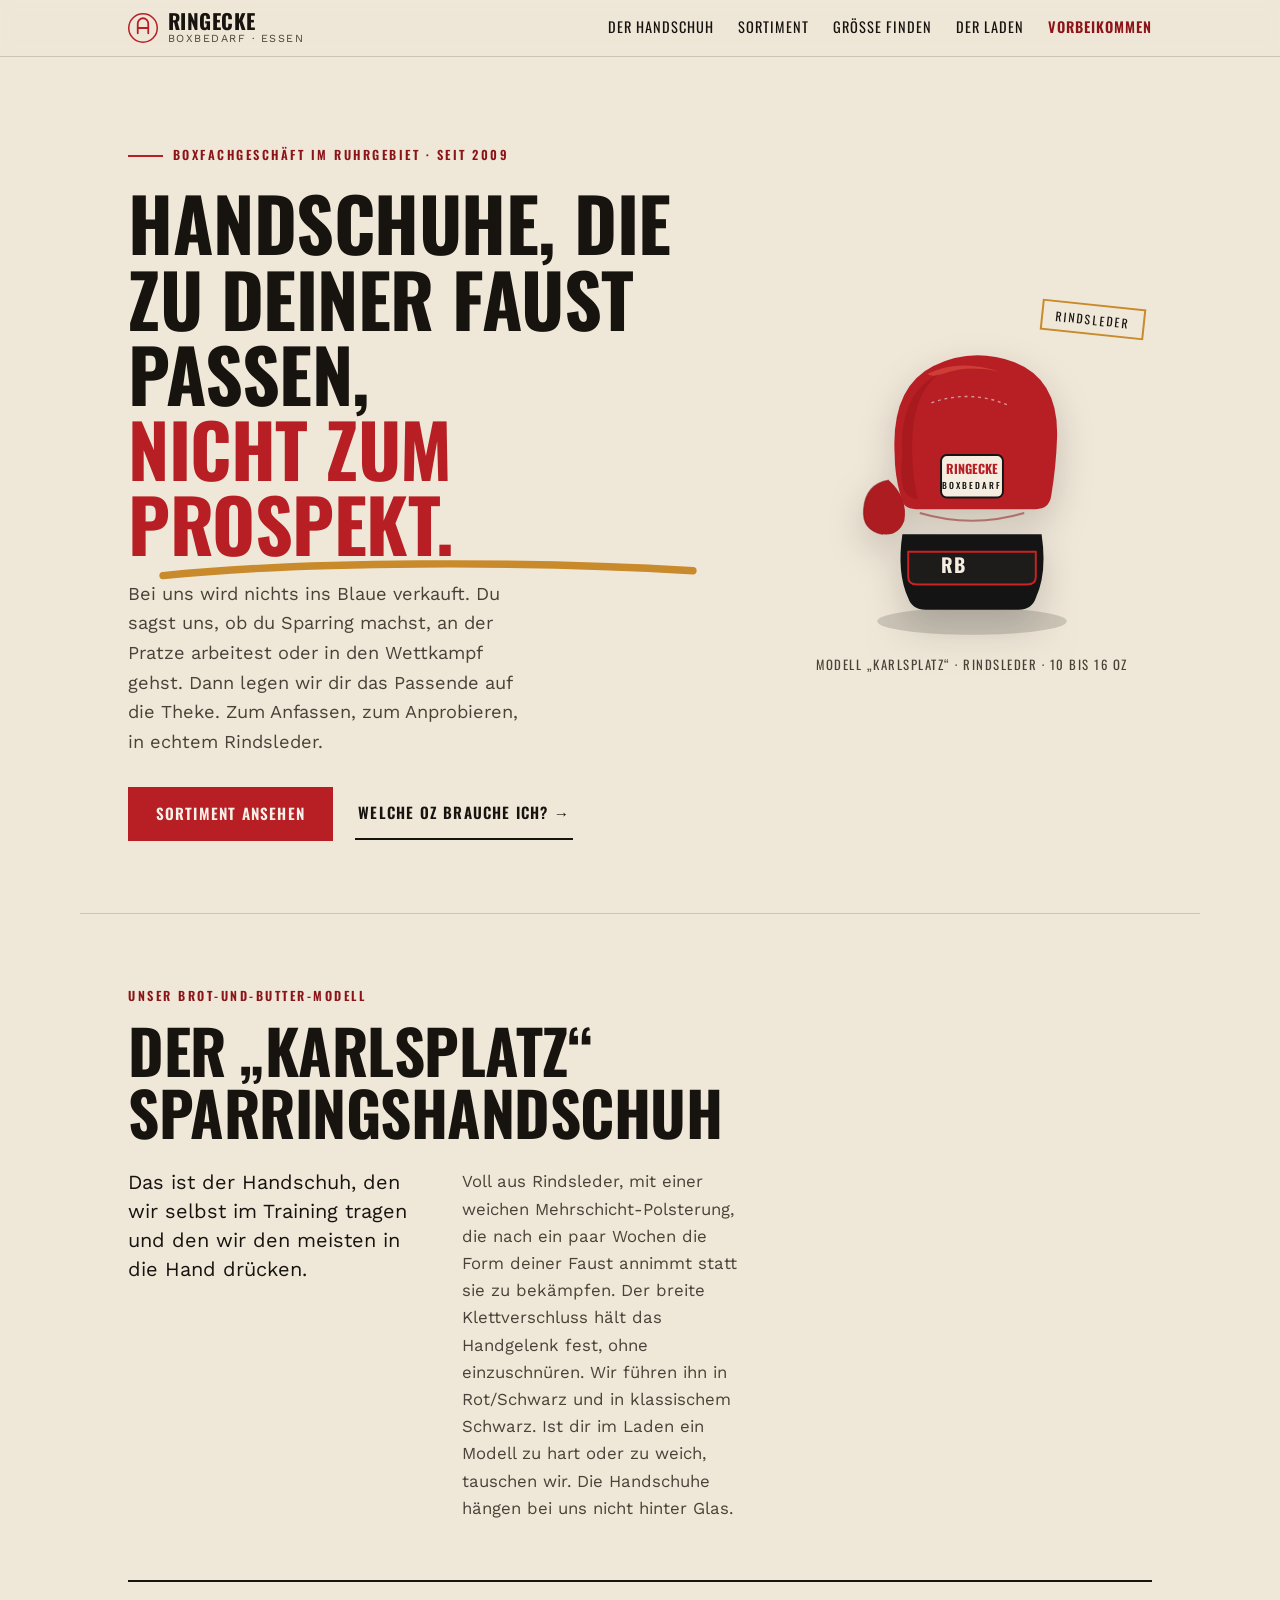
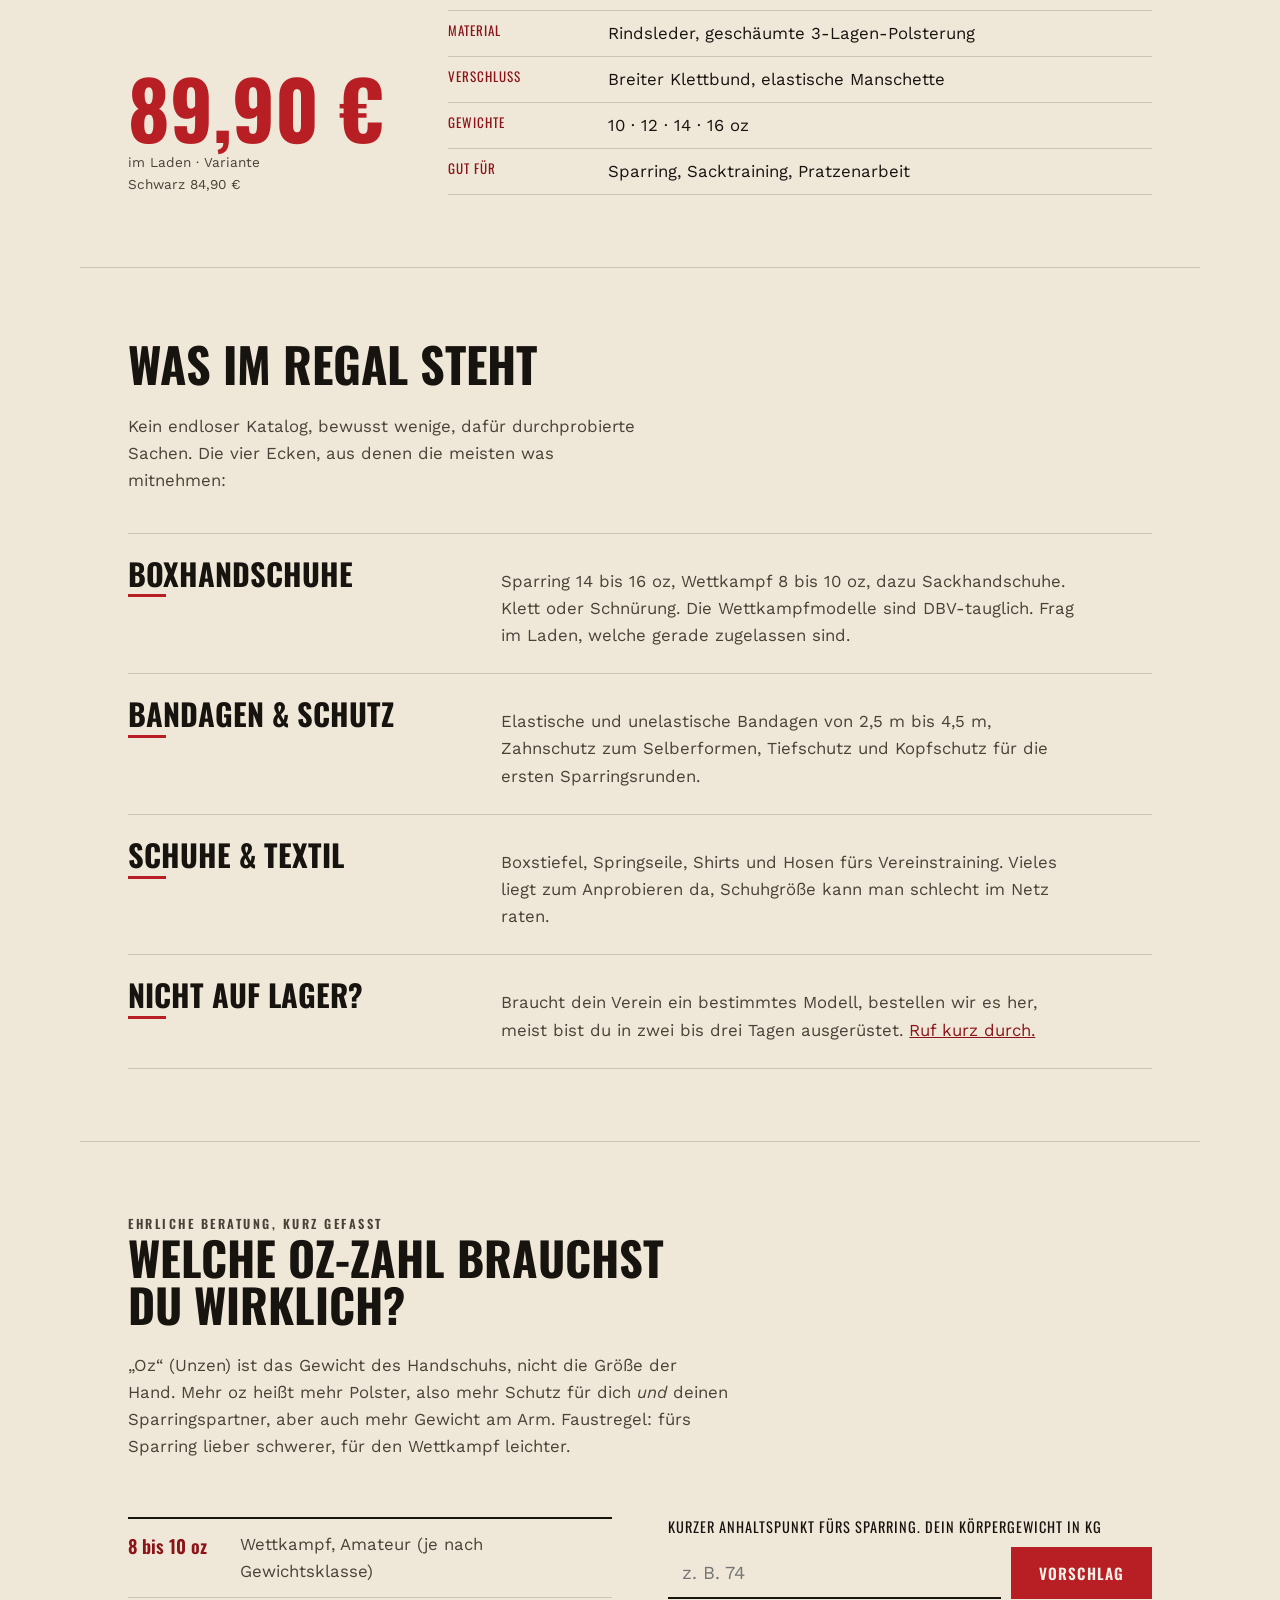
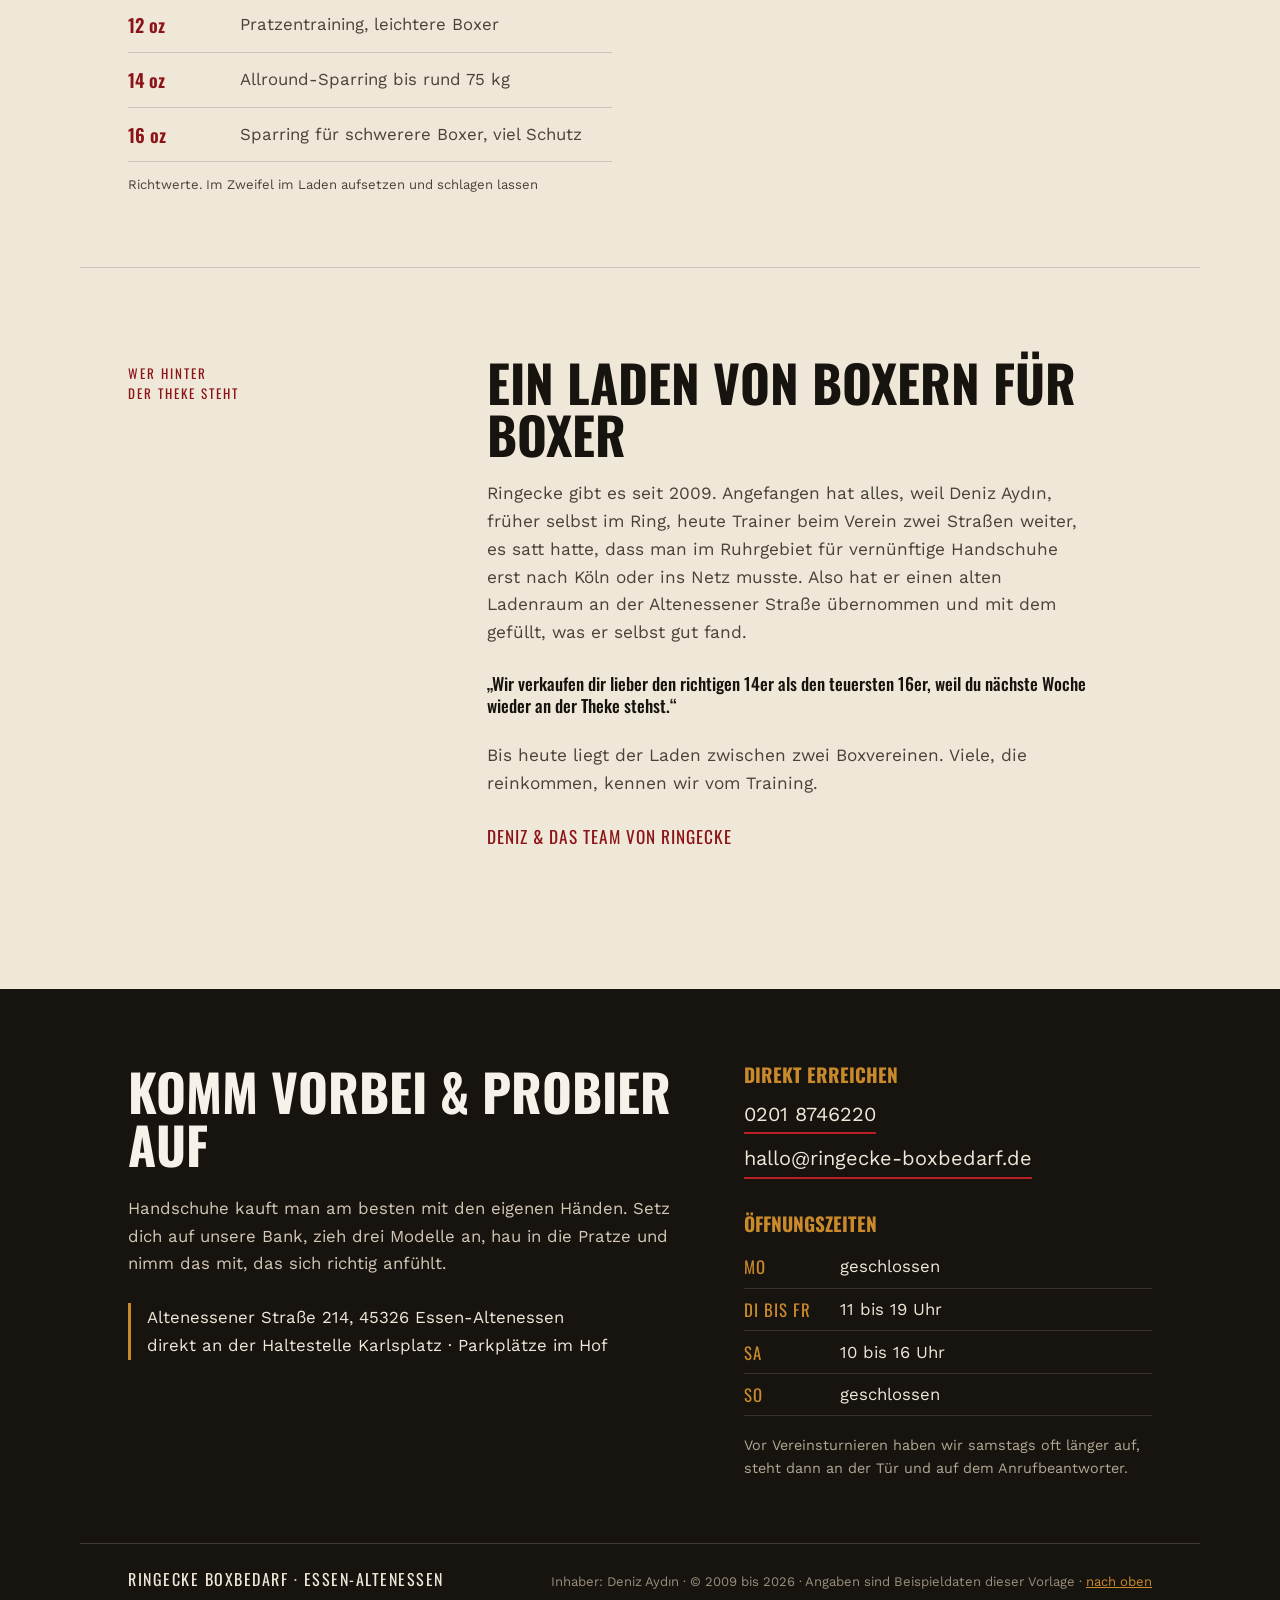
==== commit ca562eb4: "Menue-Animation, Hamburger-X und Index-Layout statt Nummern - Mobile Navigation: sauberes Ein-/Ausbl" ====
--- a/index.html
+++ b/index.html
@@ -170,11 +170,10 @@
         </p>
       </div>
 
-      <ol class="warenliste">
+      <ul class="warenliste">
         <li>
-          <span class="warenliste__nr">01</span>
-          <div class="warenliste__inhalt">
-            <h3>Boxhandschuhe</h3>
+          <h3>Boxhandschuhe</h3>
+          <div class="warenliste__text">
             <p>
               Sparring 14 bis 16&nbsp;oz, Wettkampf 8 bis 10&nbsp;oz, dazu
               Sackhandschuhe. Klett oder Schnürung. Die Wettkampfmodelle sind
@@ -183,9 +182,8 @@
           </div>
         </li>
         <li>
-          <span class="warenliste__nr">02</span>
-          <div class="warenliste__inhalt">
-            <h3>Bandagen &amp; Schutz</h3>
+          <h3>Bandagen &amp; Schutz</h3>
+          <div class="warenliste__text">
             <p>
               Elastische und unelastische Bandagen von 2,5&nbsp;m bis 4,5&nbsp;m,
               Zahnschutz zum Selberformen, Tiefschutz und Kopfschutz für die ersten
@@ -194,9 +192,8 @@
           </div>
         </li>
         <li>
-          <span class="warenliste__nr">03</span>
-          <div class="warenliste__inhalt">
-            <h3>Schuhe &amp; Textil</h3>
+          <h3>Schuhe &amp; Textil</h3>
+          <div class="warenliste__text">
             <p>
               Boxstiefel, Springseile, Shirts und Hosen fürs Vereinstraining.
               Vieles liegt zum Anprobieren da, Schuhgröße kann man schlecht im
@@ -205,9 +202,8 @@
           </div>
         </li>
         <li>
-          <span class="warenliste__nr">04</span>
-          <div class="warenliste__inhalt">
-            <h3>Nicht auf Lager?</h3>
+          <h3>Nicht auf Lager?</h3>
+          <div class="warenliste__text">
             <p>
               Braucht dein Verein ein bestimmtes Modell, bestellen wir es her,
               meist bist du in zwei bis drei Tagen ausgerüstet.
@@ -215,7 +211,7 @@
             </p>
           </div>
         </li>
-      </ol>
+      </ul>
     </section>
 
     <!-- ============ GRÖSSENBERATUNG: Datentabelle + schlanke Inline-Form ============ -->
--- a/styles.css
+++ b/styles.css
@@ -128,11 +128,20 @@
   font-family: var(--schrift-kopf); text-transform: uppercase; letter-spacing: 1px; color: var(--tinte);
 }
 .nav-schalter__balken { width: 22px; height: 2px; background: var(--tinte); position: relative; }
+.nav-schalter__balken,
+.nav-schalter__balken::before,
+.nav-schalter__balken::after {
+  transition: transform .3s cubic-bezier(.2,.7,.2,1), top .3s cubic-bezier(.2,.7,.2,1), background-color .2s ease;
+}
 .nav-schalter__balken::before, .nav-schalter__balken::after {
   content: ""; position: absolute; left: 0; width: 22px; height: 2px; background: var(--tinte);
 }
 .nav-schalter__balken::before { top: -7px; }
 .nav-schalter__balken::after { top: 7px; }
+/* Offen: Balken werden zum X */
+.nav-schalter[aria-expanded="true"] .nav-schalter__balken { background: transparent; }
+.nav-schalter[aria-expanded="true"] .nav-schalter__balken::before { top: 0; transform: rotate(45deg); }
+.nav-schalter[aria-expanded="true"] .nav-schalter__balken::after  { top: 0; transform: rotate(-45deg); }
 
 /* =====================================================================
    HERO
@@ -263,28 +272,29 @@
 .sortiment__intro h2 { font-size: clamp(2rem, 4.6vw, 3rem); text-transform: uppercase; }
 .sortiment__intro p { color: var(--tinte-weich); margin: 0; }
 
-.warenliste { list-style: none; margin: 0; padding: 0; counter-reset: none; }
+.warenliste { list-style: none; margin: 0; padding: 0; }
 .warenliste > li {
   display: grid;
-  grid-template-columns: 5rem 1fr;
-  gap: clamp(1rem, 4vw, 2.5rem);
-  padding: 1.6rem 0;
+  grid-template-columns: minmax(10rem, 1fr) 2fr;
+  gap: clamp(1rem, 5vw, 3rem);
+  padding: 1.5rem 0;
   border-top: 1px solid var(--linie);
   align-items: baseline;
 }
 .warenliste > li:last-child { border-bottom: 1px solid var(--linie); }
-.warenliste__nr {
-  font-family: var(--schrift-kopf); font-weight: 700;
-  font-size: 2.4rem;
-  color: var(--messing);
-  line-height: 1;
-}
-.warenliste__inhalt h3 {
-  font-size: 1.6rem; text-transform: uppercase; margin-bottom: .4rem; color: var(--rot-tief);
-}
-.warenliste__inhalt p { margin: 0; color: var(--tinte-weich); max-width: 60ch; }
-/* leichte, „gewachsene“ Asymmetrie */
-.warenliste > li:nth-child(even) .warenliste__inhalt { padding-left: clamp(0rem, 4vw, 3rem); }
+.warenliste h3 {
+  font-size: clamp(1.4rem, 2.6vw, 1.9rem);
+  text-transform: uppercase;
+  color: var(--tinte);
+  margin: 0;
+  position: relative;
+  padding-bottom: .55rem;
+}
+.warenliste h3::after {
+  content: ""; position: absolute; left: 0; bottom: 0;
+  width: 2.4rem; height: 3px; background: var(--rot);
+}
+.warenliste__text p { margin: 0; color: var(--tinte-weich); max-width: 58ch; }
 
 /* =====================================================================
    GRÖSSENBERATUNG — Datentabelle + schlanke Inline-Form
@@ -456,18 +466,32 @@
 @media (max-width: 600px) {
   .nav-schalter { display: inline-flex; }
   .hauptnav {
-    display: none; position: absolute; left: 0; right: 0; top: 100%;
+    position: absolute; left: 0; right: 0; top: 100%;
     background: var(--papier); border-bottom: 1px solid var(--linie);
-    padding: .8rem var(--gutter) 1.2rem;
+    padding: .4rem var(--gutter) 1.1rem;
+    box-shadow: 0 16px 22px rgba(23,19,15,.09);
+    opacity: 0; visibility: hidden; transform: translateY(-12px);
+    transition: opacity .25s ease, transform .32s cubic-bezier(.2,.7,.2,1), visibility 0s linear .3s;
   }
-  .hauptnav.ist-offen { display: block; }
+  .hauptnav.ist-offen {
+    opacity: 1; visibility: visible; transform: translateY(0);
+    transition: opacity .25s ease, transform .32s cubic-bezier(.2,.7,.2,1), visibility 0s;
+  }
   .hauptnav ul { flex-direction: column; align-items: stretch; gap: 0; }
-  .hauptnav li { border-bottom: 1px solid var(--linie); }
+  .hauptnav li {
+    border-bottom: 1px solid var(--linie);
+    opacity: 0; transform: translateY(-8px);
+    transition: opacity .3s ease, transform .3s cubic-bezier(.2,.7,.2,1);
+  }
+  .hauptnav.ist-offen li { opacity: 1; transform: translateY(0); }
+  .hauptnav.ist-offen li:nth-child(1) { transition-delay: .06s; }
+  .hauptnav.ist-offen li:nth-child(2) { transition-delay: .11s; }
+  .hauptnav.ist-offen li:nth-child(3) { transition-delay: .16s; }
+  .hauptnav.ist-offen li:nth-child(4) { transition-delay: .21s; }
+  .hauptnav.ist-offen li:nth-child(5) { transition-delay: .26s; }
   .hauptnav a { display: block; padding: .8rem 0; }
 
-  .warenliste > li { grid-template-columns: 3rem 1fr; gap: 1rem; }
-  .warenliste > li:nth-child(even) .warenliste__inhalt { padding-left: 0; }
-  .warenliste__nr { font-size: 1.8rem; }
+  .warenliste > li { grid-template-columns: 1fr; gap: .5rem; }
   .datenzeilen > div { grid-template-columns: 1fr; gap: .1rem; }
   .anker__unten { flex-direction: column; }
 }
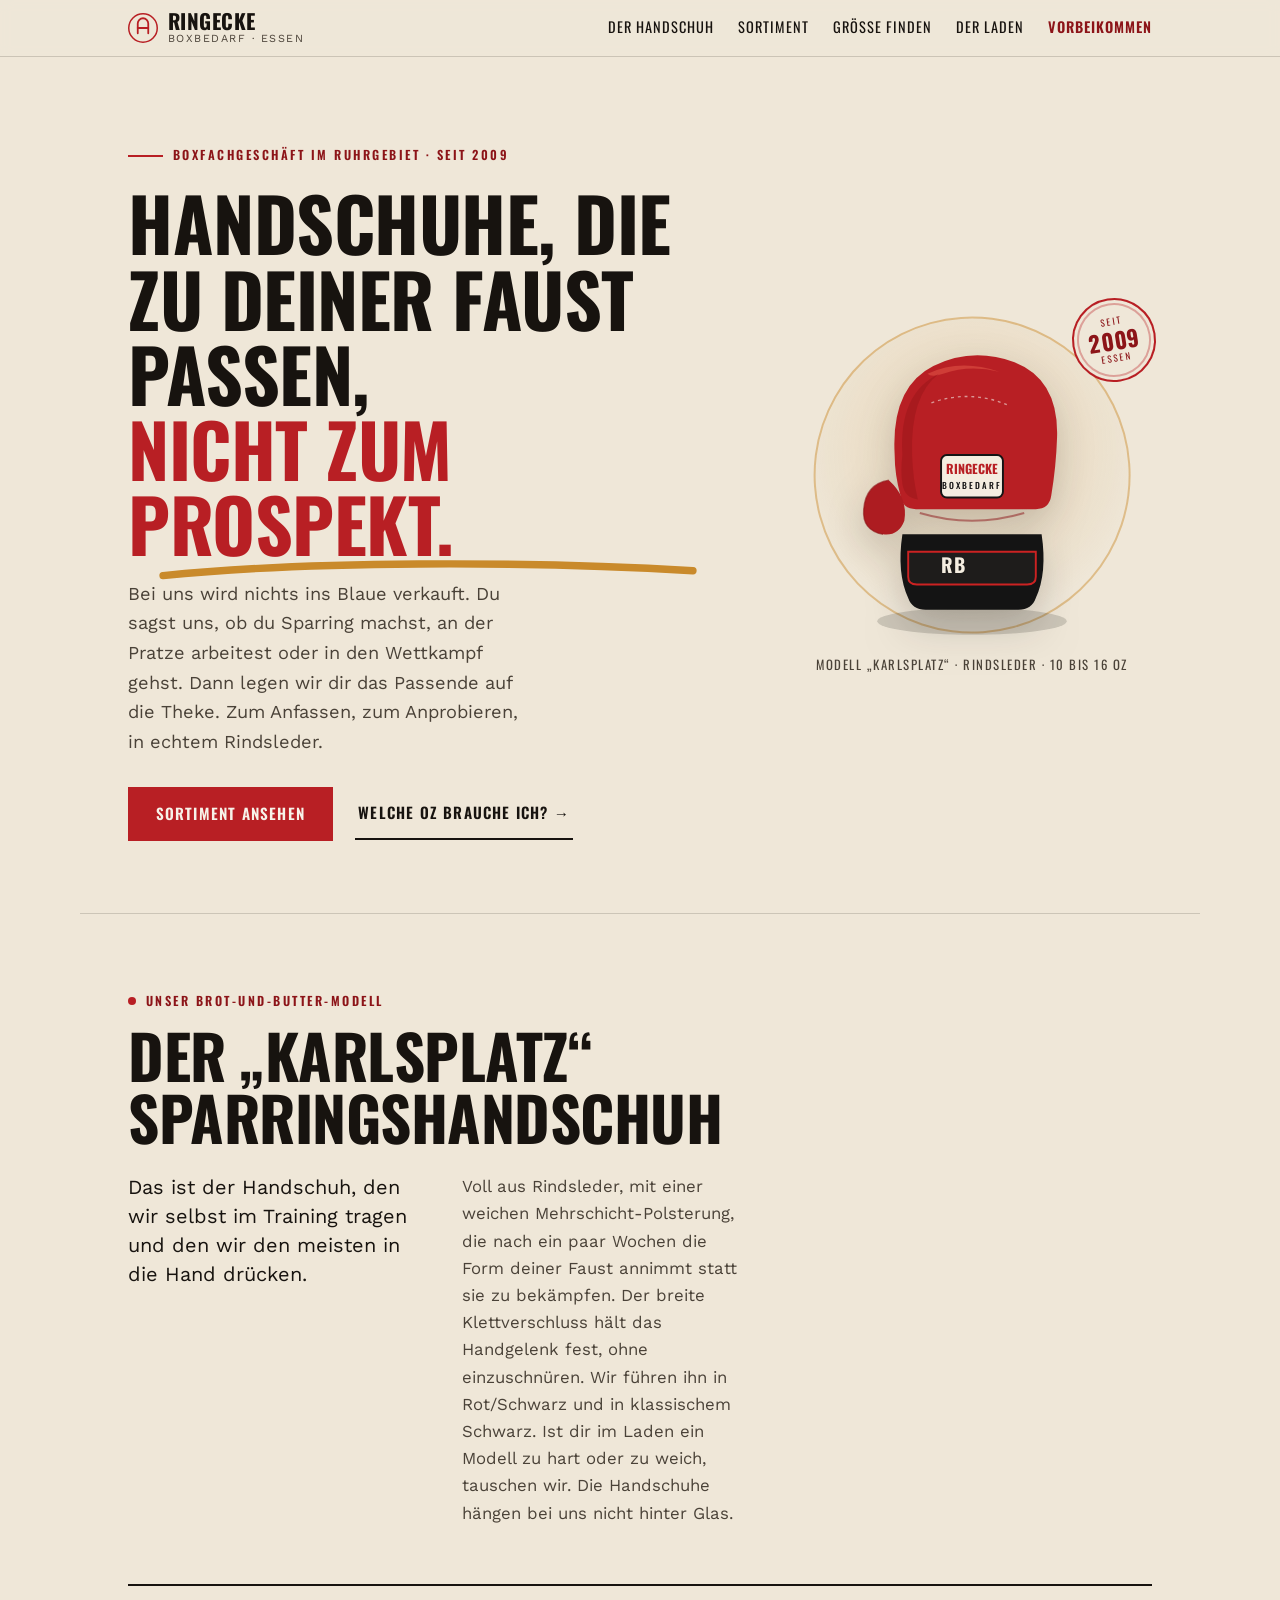
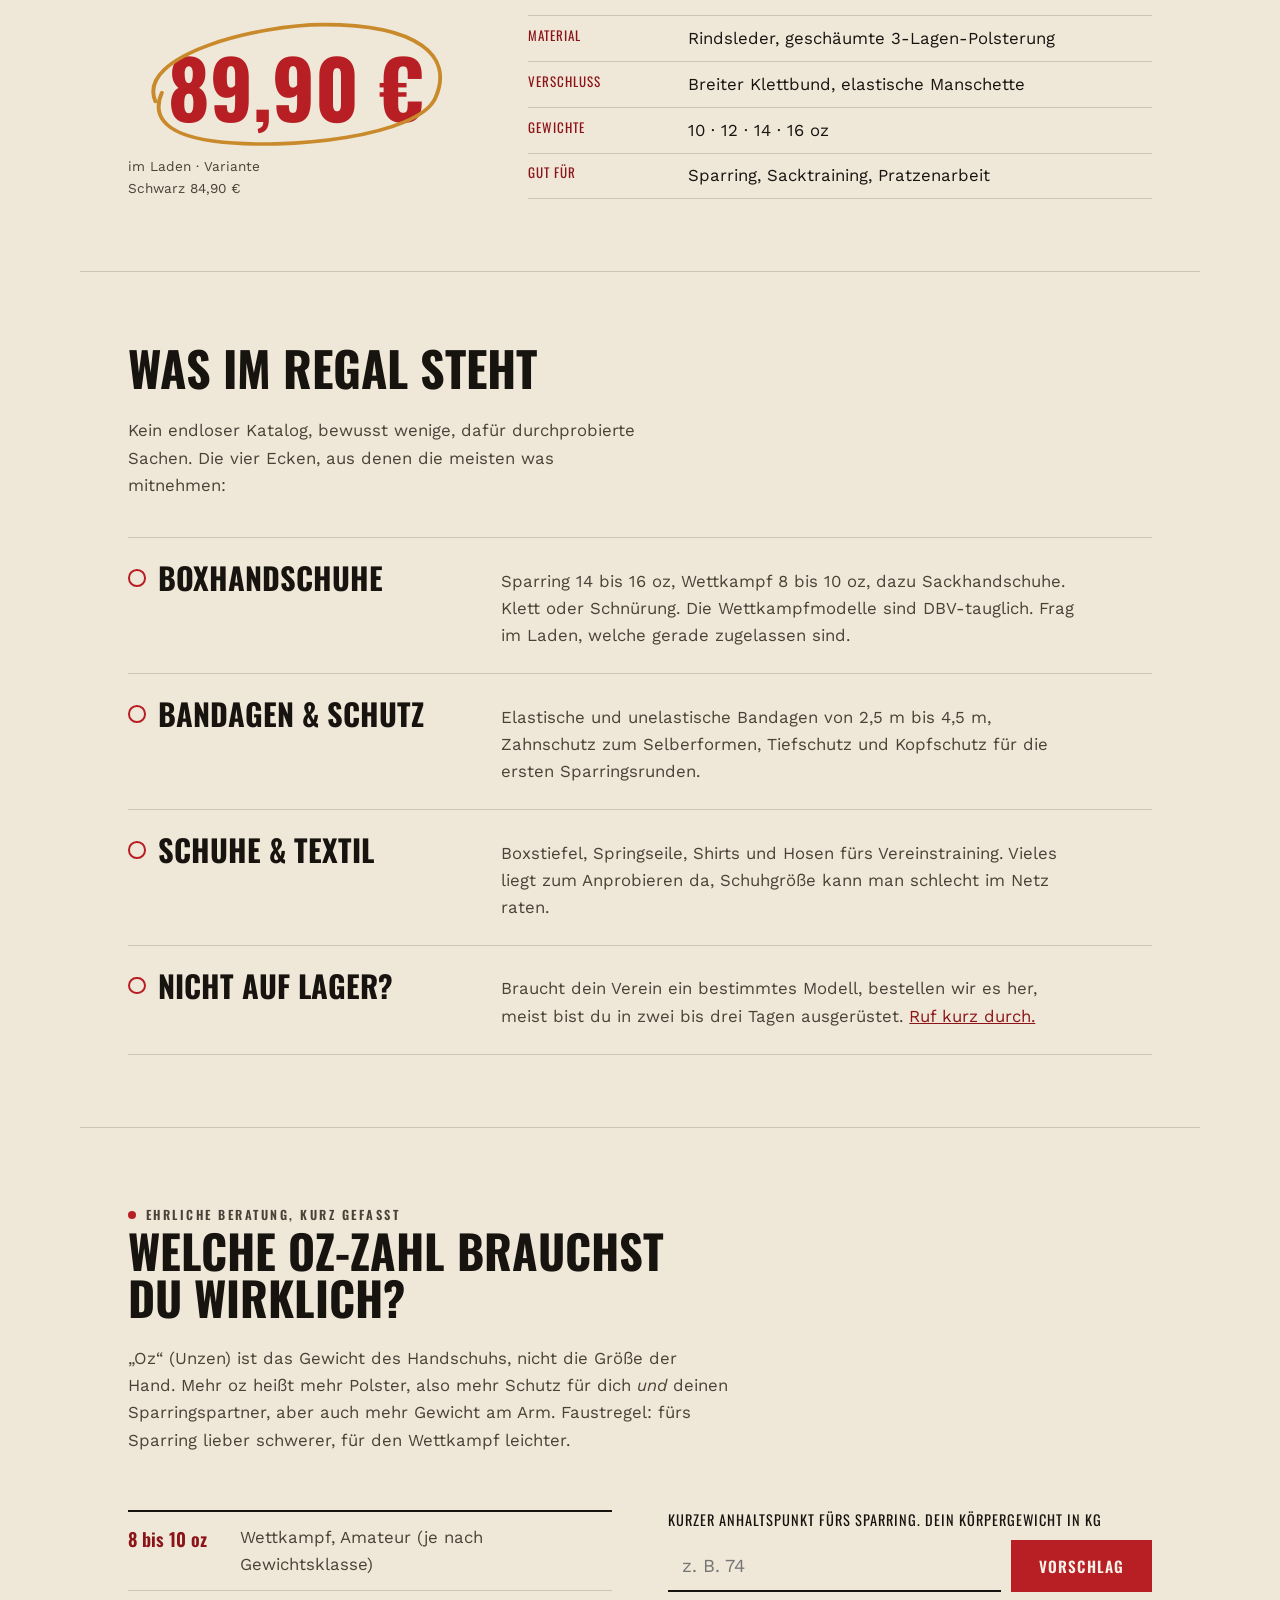
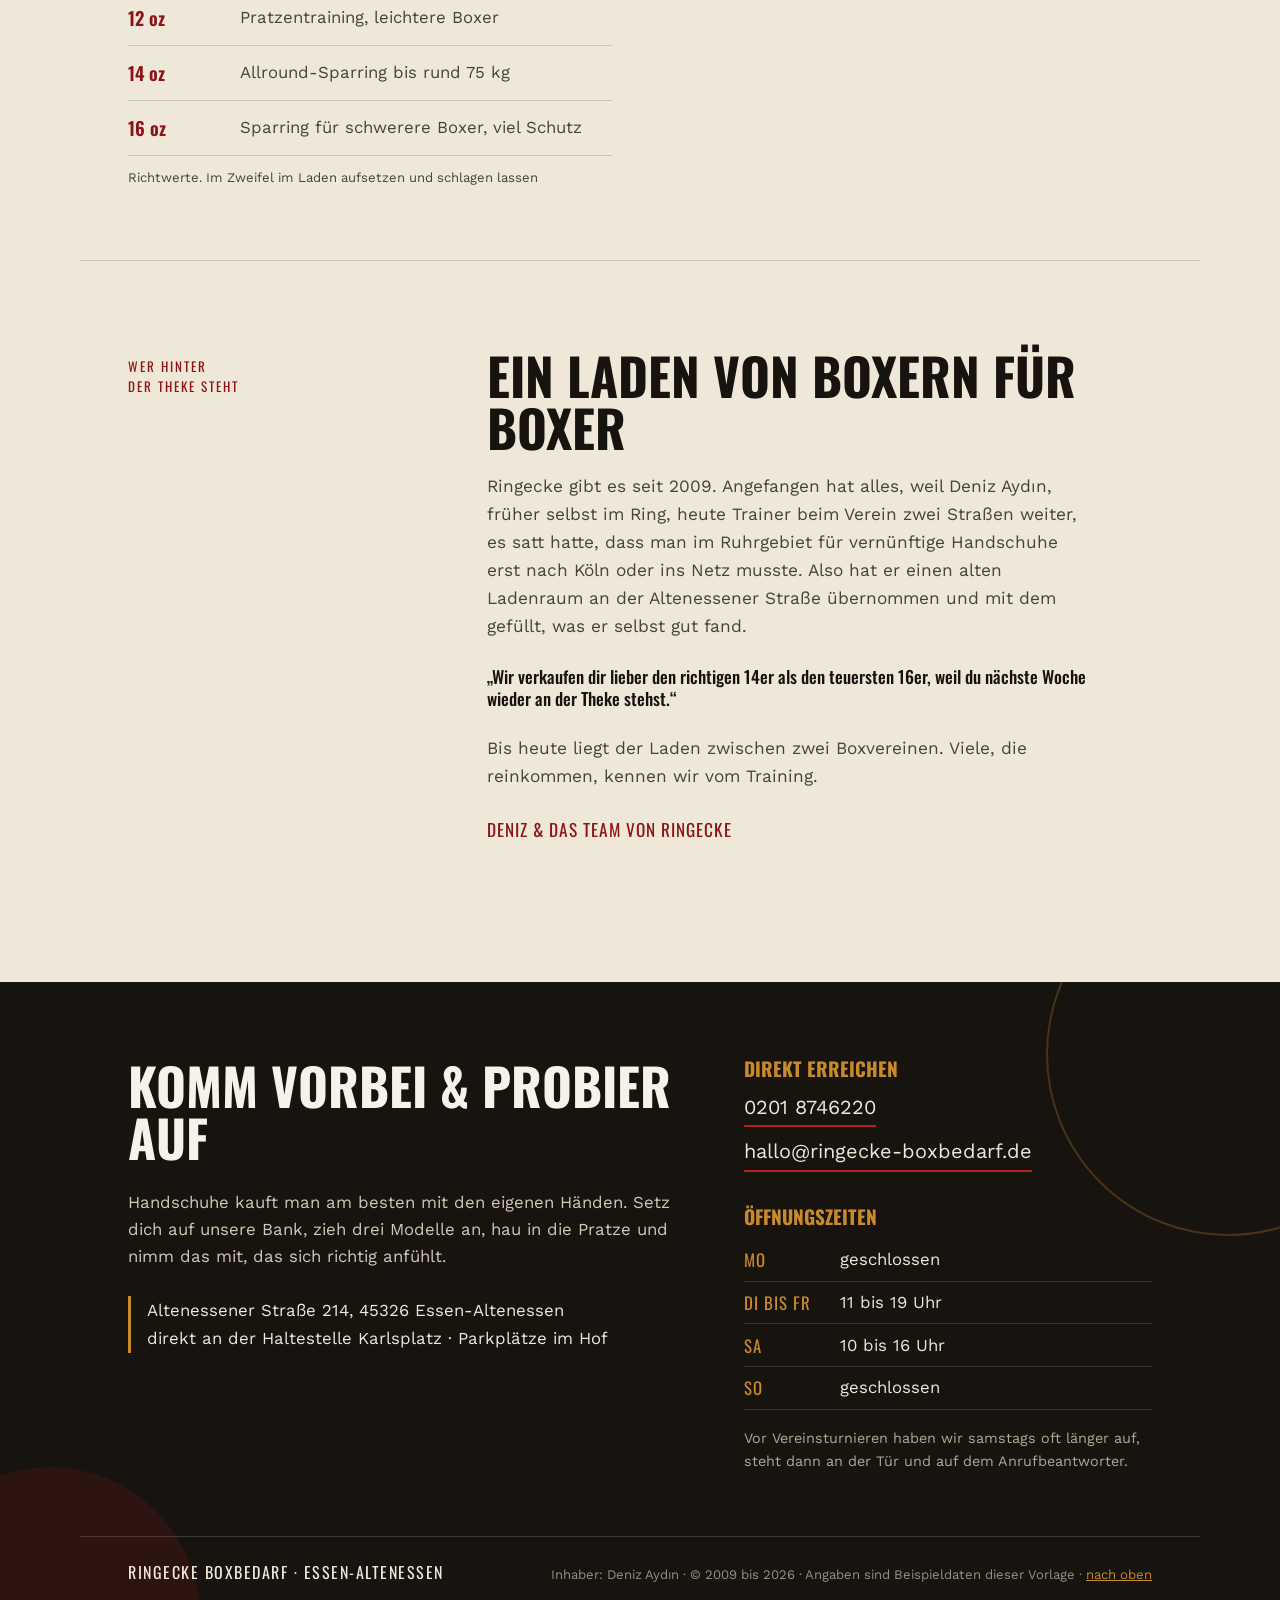
==== commit edf86359: "Formvielfalt: runde/organische Formen als Akzente Gegen den monotonen "nur Rechtecke"-Eindruck gezie" ====
--- a/index.html
+++ b/index.html
@@ -101,7 +101,10 @@
 
       <!-- Eigene Illustration statt Stockfoto -->
       <figure class="hero__bild">
-        <span class="hero__stempel" aria-hidden="true">Rindsleder</span>
+        <span class="hero__scheibe" aria-hidden="true"></span>
+        <span class="hero__stempel" aria-hidden="true">
+          <span>Seit</span><strong>2009</strong><span>Essen</span>
+        </span>
         <svg class="glove" viewBox="0 0 300 340" role="img" aria-labelledby="glove-titel glove-desc">
           <title id="glove-titel">Roter Box-Sparringshandschuh aus Rindsleder</title>
           <desc id="glove-desc">Illustration eines roten Boxhandschuhs mit schwarzer Manschette und breitem Klettverschluss.</desc>
@@ -148,7 +151,12 @@
 
       <div class="modell__daten">
         <div class="modell__preis">
-          <span class="modell__preis-zahl">89,90&nbsp;€</span>
+          <span class="modell__preis-zahl">
+            89,90&nbsp;€
+            <svg class="preis-ring" viewBox="0 0 300 150" aria-hidden="true" preserveAspectRatio="none">
+              <path d="M24 86 C 8 40, 120 16, 176 18 C 260 21, 292 52, 274 92 C 258 128, 140 138, 74 126 C 26 117, 22 96, 30 78" fill="none" stroke="currentColor" stroke-width="3.5" stroke-linecap="round"/>
+            </svg>
+          </span>
           <span class="modell__preis-notiz">im Laden · Variante Schwarz 84,90&nbsp;€</span>
         </div>
         <dl class="datenzeilen">
--- a/styles.css
+++ b/styles.css
@@ -56,7 +56,7 @@
 }
 .skip-link:focus { left: 8px; top: 8px; }
 
-/* Wiederkehrendes kleines Label — dezent, kein Vollformat pro Sektion */
+/* Wiederkehrendes kleines Label, dezent, kein Vollformat pro Sektion */
 .hero__kicker, .modell__label, .groesse__label {
   font-family: var(--schrift-kopf);
   text-transform: uppercase;
@@ -64,6 +64,12 @@
   font-size: .78rem;
   font-weight: 600;
   color: var(--rot-tief);
+}
+/* runder Punkt-Marker statt Linie bei diesen Labels */
+.modell__label, .groesse__label { display: inline-flex; align-items: center; gap: .6rem; }
+.modell__label::before, .groesse__label::before {
+  content: ""; flex: 0 0 auto;
+  width: .5rem; height: .5rem; border-radius: 50%; background: var(--rot);
 }
 
 /* --------- Knöpfe --------- */
@@ -176,15 +182,32 @@
 .hero__aktionen { display: flex; flex-wrap: wrap; align-items: center; gap: 1.4rem; margin-top: 1.9rem; }
 
 .hero__bild { margin: 0; position: relative; text-align: center; }
+/* Spotlight-Roundel hinter dem Handschuh */
+.hero__scheibe {
+  position: absolute; left: 50%; top: 45%;
+  width: min(88%, 330px); aspect-ratio: 1 / 1;
+  transform: translate(-50%, -50%) rotate(-4deg);
+  border-radius: 50%;
+  background: radial-gradient(circle at 50% 42%, rgba(201,138,43,.18), rgba(201,138,43,.05) 58%, transparent 72%);
+  border: 2px solid rgba(201,138,43,.45);
+  z-index: 0;
+}
+/* Runder Craft-Stempel */
 .hero__stempel {
-  position: absolute; top: -6px; right: 2%;
-  font-family: var(--schrift-kopf); text-transform: uppercase; letter-spacing: 2px;
-  font-size: .74rem; color: var(--tinte);
-  border: 2px solid var(--messing); padding: .25rem .8rem;
-  transform: rotate(6deg);
+  position: absolute; top: -12px; right: -1%;
+  display: flex; flex-direction: column; align-items: center; justify-content: center;
+  width: 84px; height: 84px; border-radius: 50%;
   background: var(--papier);
-}
+  border: 2px solid var(--rot);
+  box-shadow: inset 0 0 0 3px var(--papier), inset 0 0 0 5px rgba(184,31,36,.35);
+  transform: rotate(-9deg);
+  font-family: var(--schrift-kopf); text-transform: uppercase; color: var(--rot-tief);
+  line-height: 1; z-index: 3;
+}
+.hero__stempel span { font-size: .56rem; letter-spacing: 2px; }
+.hero__stempel strong { font-size: 1.4rem; letter-spacing: 1px; margin: 3px 0; }
 .glove {
+  position: relative; z-index: 1;
   display: block; margin: 0 auto; width: 100%; max-width: 290px;
   filter: drop-shadow(0 14px 18px rgba(23,19,15,.18));
 }
@@ -232,14 +255,24 @@
   padding-top: 1.8rem;
   border-top: 2px solid var(--tinte);
 }
-.modell__preis { display: flex; flex-direction: column; }
+.modell__preis { display: flex; flex-direction: column; align-items: flex-start; }
 .modell__preis-zahl {
+  position: relative; display: inline-block;
+  padding: .3em .5em .28em;
   font-family: var(--schrift-kopf); font-weight: 700;
   font-size: clamp(3rem, 8vw, 5rem);
   color: var(--rot);
   line-height: .9;
 }
-.modell__preis-notiz { font-size: .85rem; color: var(--tinte-weich); margin-top: .5rem; max-width: 22ch; }
+/* Handgezeichneter Kreis um den Preis */
+.preis-ring {
+  position: absolute; left: 50%; top: 50%;
+  width: 120%; height: 132%;
+  transform: translate(-50%, -50%) rotate(-2deg);
+  color: var(--messing);
+  pointer-events: none; overflow: visible;
+}
+.modell__preis-notiz { font-size: .85rem; color: var(--tinte-weich); margin-top: .7rem; max-width: 22ch; }
 
 .datenzeilen { margin: 0; }
 .datenzeilen > div {
@@ -287,12 +320,13 @@
   text-transform: uppercase;
   color: var(--tinte);
   margin: 0;
-  position: relative;
-  padding-bottom: .55rem;
-}
-.warenliste h3::after {
-  content: ""; position: absolute; left: 0; bottom: 0;
-  width: 2.4rem; height: 3px; background: var(--rot);
+  display: flex; align-items: center; gap: .75rem;
+}
+/* runder Ring-Marker statt Nummer */
+.warenliste h3::before {
+  content: ""; flex: 0 0 auto;
+  width: .85rem; height: .85rem; border-radius: 50%;
+  border: 2.5px solid var(--rot); background: transparent;
 }
 .warenliste__text p { margin: 0; color: var(--tinte-weich); max-width: 58ch; }
 
@@ -391,7 +425,23 @@
 /* =====================================================================
    ANKER — Kontakt + Footer, der einzige dunkle Block
    ===================================================================== */
-.anker { background: var(--tinte); color: var(--papier); margin-top: clamp(1rem, 3vw, 2rem); }
+.anker {
+  background: var(--tinte); color: var(--papier);
+  margin-top: clamp(1rem, 3vw, 2rem);
+  position: relative; overflow: hidden;
+}
+/* organische Kreise im dunklen Block */
+.anker::before {
+  content: ""; position: absolute; z-index: 0;
+  right: -130px; top: -110px; width: 360px; height: 360px;
+  border-radius: 50%; border: 2px solid rgba(201,138,43,.28);
+}
+.anker::after {
+  content: ""; position: absolute; z-index: 0;
+  left: -100px; bottom: -150px; width: 300px; height: 300px;
+  border-radius: 50%; background: rgba(184,31,36,.13);
+}
+.anker__oben, .anker__unten { position: relative; z-index: 1; }
 .anker__oben {
   max-width: var(--breite);
   margin: 0 auto;
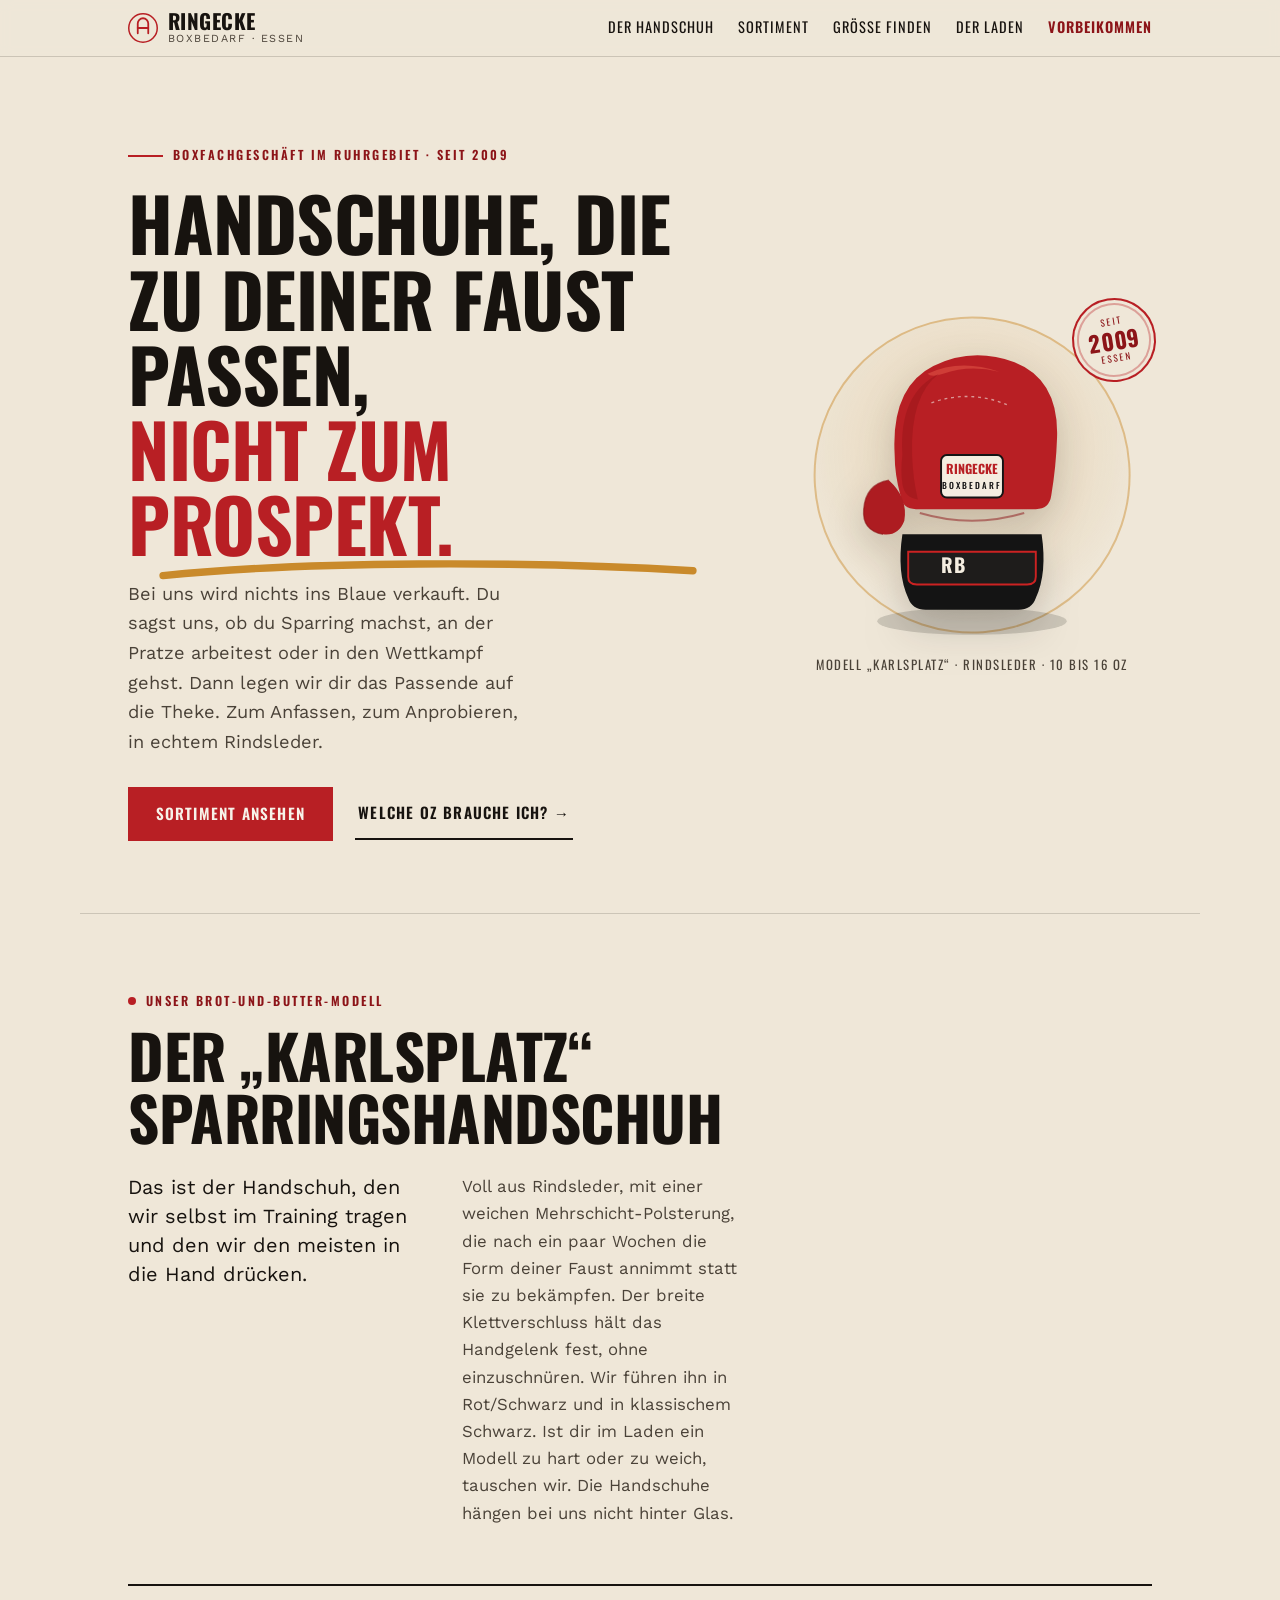
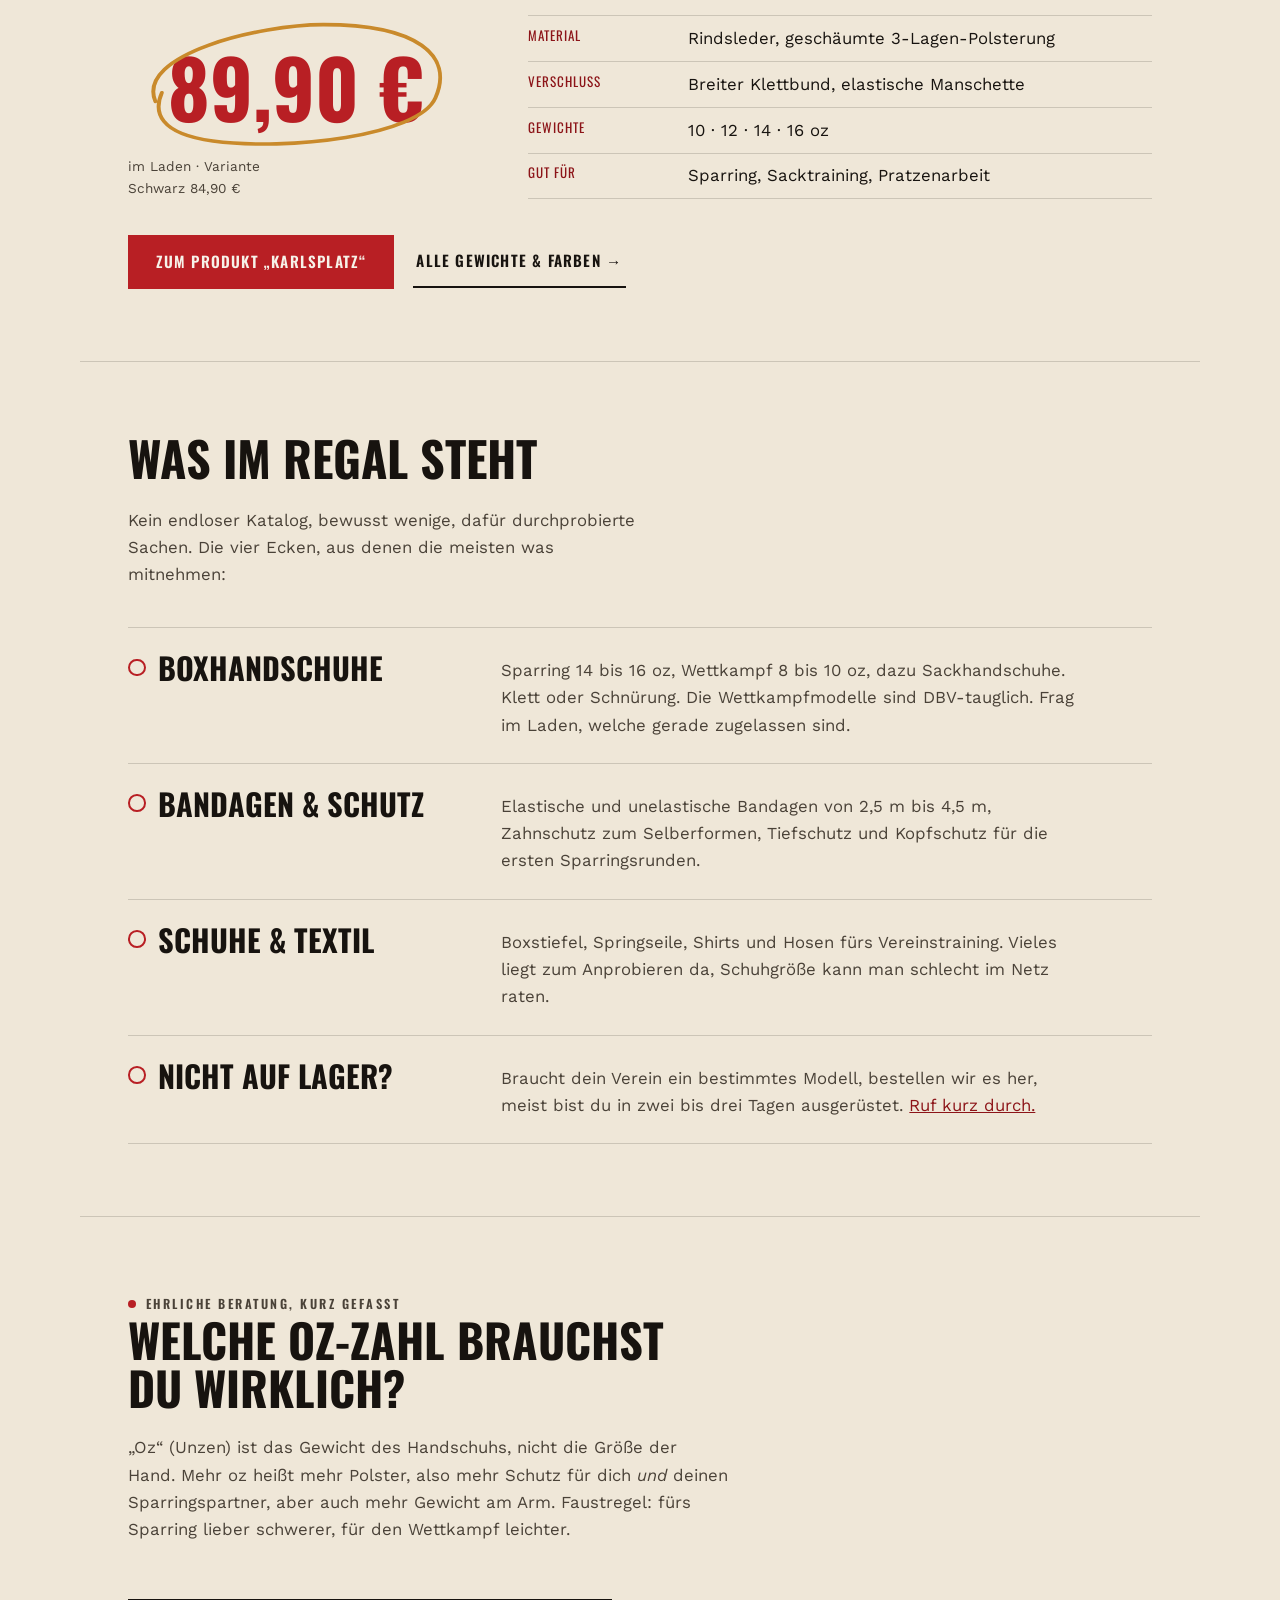
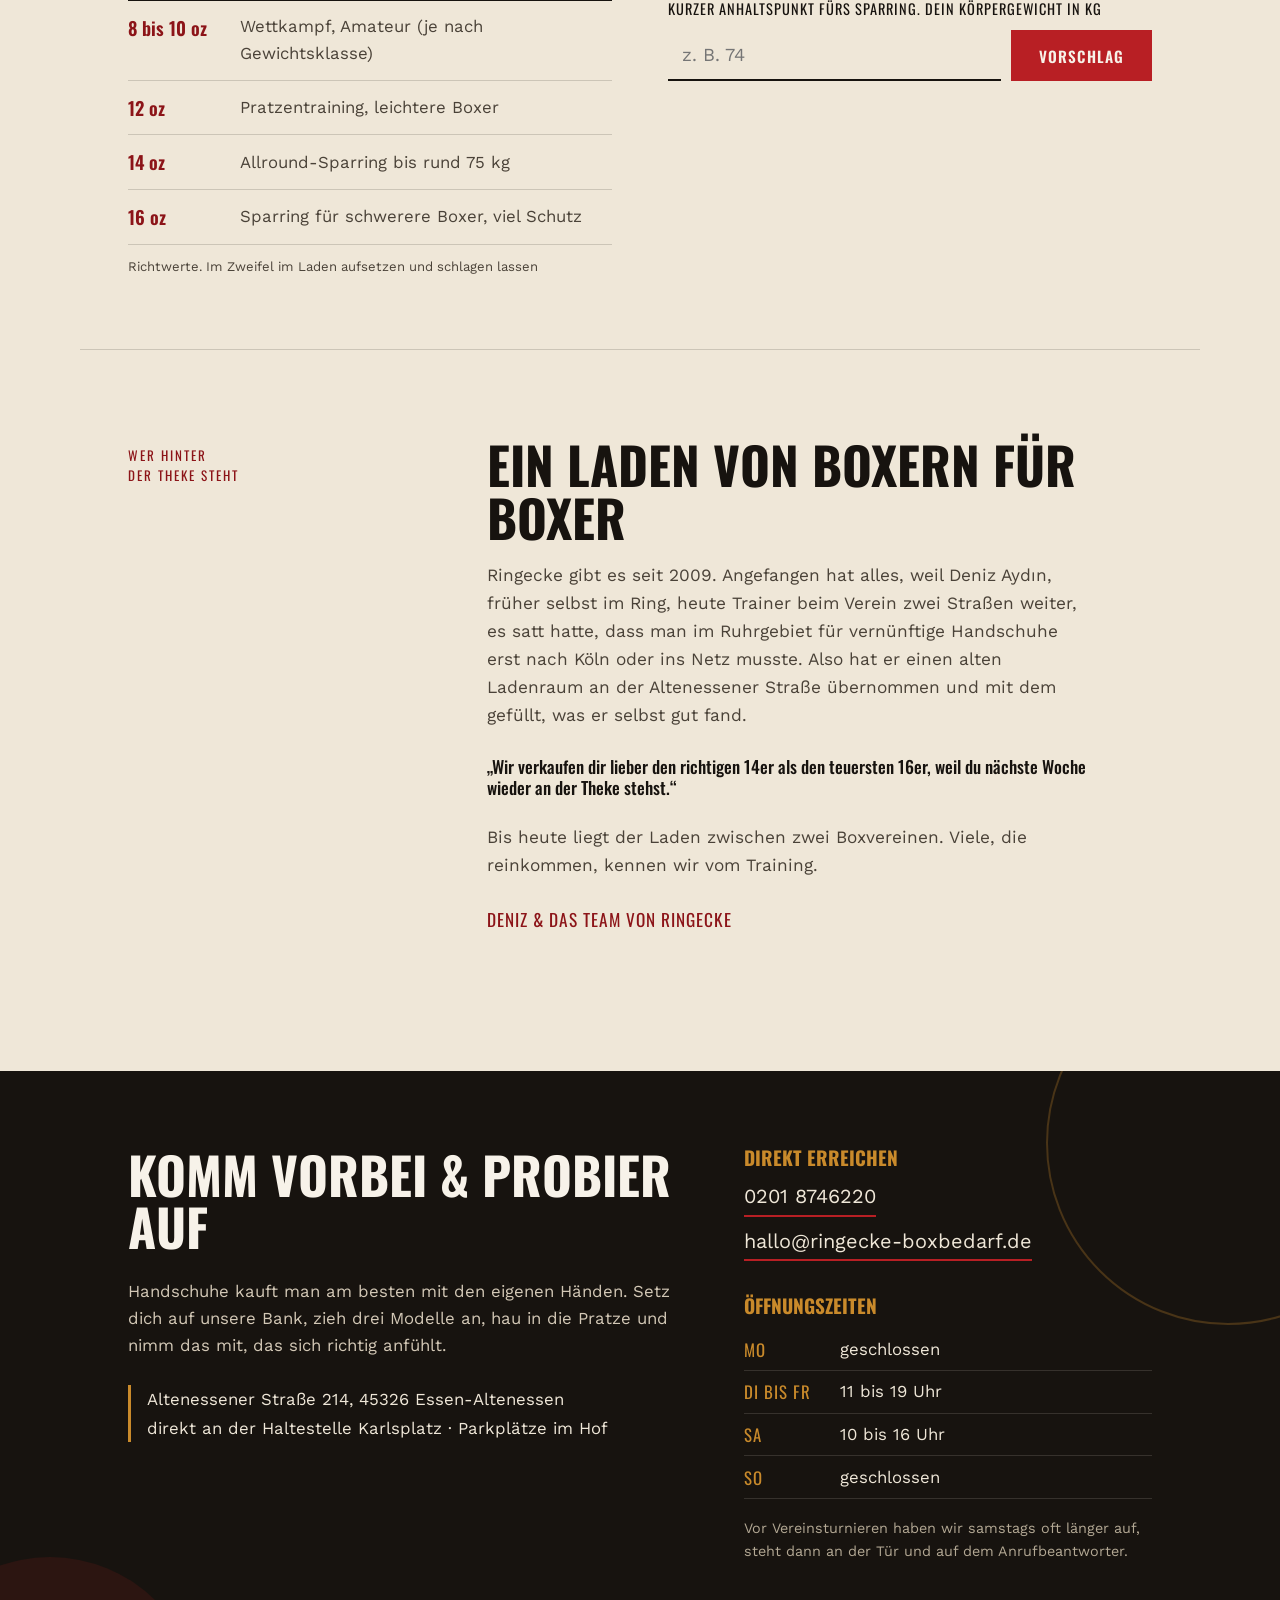
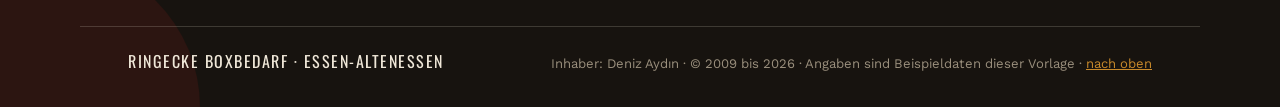
==== commit 6a2ee1a5: "Produktdetailseite "Karlsplatz" (produkt.html) Neue Produktseite im Layout einer typischen Shop-Prod" ====
--- a/index.html
+++ b/index.html
@@ -166,6 +166,11 @@
           <div><dt>Gut für</dt><dd>Sparring, Sacktraining, Pratzenarbeit</dd></div>
         </dl>
       </div>
+
+      <p class="modell__cta">
+        <a class="knopf knopf--voll" href="produkt.html">Zum Produkt „Karlsplatz“</a>
+        <a class="knopf knopf--text" href="produkt.html#pdp">Alle Gewichte &amp; Farben&nbsp;→</a>
+      </p>
     </section>
 
     <!-- ============ SORTIMENT: nummerierte Liste mit Haarlinien ============ -->
--- a/styles.css
+++ b/styles.css
@@ -14,6 +14,7 @@
   --papier:     #efe7d8;
   --papier-tief:#e7ddcb;
   --messing:    #c98a2b;
+  --gruen:      #2f8f4e;
   --weiss:      #f7f2e9;
   --linie:      rgba(23,19,15,.16);
 
@@ -46,15 +47,17 @@
   line-height: 1.02;
   margin: 0 0 .5em;
   color: var(--tinte);
+  overflow-wrap: break-word;
 }
 
 :focus-visible { outline: 3px solid var(--messing); outline-offset: 3px; }
 
 .skip-link {
-  position: absolute; left: -999px; top: 0;
+  position: absolute; left: 8px; top: -48px;
   background: var(--tinte); color: var(--weiss); padding: .6rem 1rem; z-index: 100;
-}
-.skip-link:focus { left: 8px; top: 8px; }
+  transition: top .2s ease;
+}
+.skip-link:focus { top: 8px; }
 
 /* Wiederkehrendes kleines Label, dezent, kein Vollformat pro Sektion */
 .hero__kicker, .modell__label, .groesse__label {
@@ -288,6 +291,8 @@
   font-size: .82rem; color: var(--rot-tief);
 }
 .datenzeilen dd { margin: 0; }
+
+.modell__cta { display: flex; flex-wrap: wrap; align-items: center; gap: 1.2rem; margin: 2.2rem 0 0; }
 
 /* =====================================================================
    SORTIMENT — nummerierte Liste, Haarlinien statt Karten
@@ -546,7 +551,228 @@
   .anker__unten { flex-direction: column; }
 }
 
+/* ---------------------------------------------------------------------
+   Mobil: bewusst "gewachsene", leicht unregelmäßige Anordnung.
+   Nicht alles klebt an derselben linken Kante; wechselnde Einrückungen
+   und Ausrichtungen. Alle Versätze bleiben im Seitenrand -> kein
+   horizontales Scrollen.
+   --------------------------------------------------------------------- */
+@media (max-width: 600px) {
+  /* Hero: Kicker eingerückt, H1 hängt einen Hauch nach links,
+     Fließtext an einer Ocker-Kante, zweiter Button versetzt */
+  .hero__kicker { margin-left: .35rem; }
+  .hero h1 { margin-left: -.18rem; }
+  .hero__lauf {
+    margin-left: .35rem; padding-left: 1rem;
+    border-left: 2px solid rgba(201,138,43,.5);
+  }
+  .hero__aktionen { align-items: flex-start; }
+  .hero__aktionen .knopf--text { margin-left: 1.5rem; }
+  .hero__bild figcaption { text-align: right; padding-right: .3rem; }
+  .hero__stempel { right: 4%; }
+
+  /* Modell: Titel hängt nach links, Vorlauf schmaler, Preis eingerückt */
+  .modell__label { margin-left: .25rem; }
+  /* "SPARRINGSHANDSCHUH" ist lang -> mobil kleiner, damit es in die Zeile passt */
+  .modell h2 { margin-left: -.22rem; font-size: clamp(1.6rem, 6.4vw, 2.3rem); }
+  .modell__vorlauf { padding-right: 1.4rem; }
+  .modell__preis { padding-left: 1.3rem; }
+
+  /* Sortiment: Intro schmaler, Zeilen abwechselnd eingerückt */
+  .sortiment__intro { padding-right: 1.8rem; }
+  .warenliste > li:nth-child(even) { padding-left: 1.6rem; }
+  .warenliste > li:nth-child(3n) .warenliste__text { padding-left: .7rem; }
+
+  /* Größe: Wissen schmaler, Rechner eingerückt und abgesetzt */
+  .groesse__wissen { padding-right: 1.1rem; }
+  .oz-form { margin-left: 1.3rem; padding-left: .9rem; border-left: 2px solid var(--linie); }
+
+  /* Laden: Zitat eingerückt an roter Kante, Signatur rechts */
+  .laden__zitat {
+    margin-left: .5rem; padding-left: .95rem;
+    border-left: 3px solid var(--rot);
+  }
+  .laden__signatur { text-align: right; padding-right: .3rem; }
+
+  /* Kontakt: Einladung hängt links raus, Text schmaler */
+  .anker__einladung h2 { margin-left: -.22rem; }
+  .anker__einladung p { padding-right: 1.1rem; }
+  .anker__adresse { margin-left: .3rem; }
+}
+
 @media (prefers-reduced-motion: reduce) {
   html { scroll-behavior: auto; }
   * { transition: none !important; }
 }
+
+/* =====================================================================
+   PRODUKTDETAILSEITE (produkt.html)
+   Nutzt dieselben Tokens, Fonts, Header/Footer wie die Startseite.
+   ===================================================================== */
+
+/* Wiederverwendbare, umfärbbare Handschuh-Illustration */
+.rb-glove .g-shadow { fill: rgba(23,19,15,.16); }
+.rb-glove .g-cuff   { fill: #141414; }
+.rb-glove .g-lasche { fill: #1e1c1b; }
+.rb-glove .g-lasche-line { fill: none; stroke: #c22; stroke-width: 2; }
+.rb-glove .g-rb { font-family: var(--schrift-kopf); font-size: 20px; font-weight: 700; fill: #f4ede0; letter-spacing: 1px; }
+.rb-glove .g-body    { fill: var(--g-body, #70747a); }
+.rb-glove .g-body-sh { fill: var(--g-shadow, #4c5054); opacity: .5; }
+.rb-glove .g-thumb   { fill: var(--g-shadow, #4c5054); }
+.rb-glove .g-stitch  { fill: none; stroke: rgba(244,237,224,.55); stroke-width: 1.4; stroke-dasharray: 3 4; }
+.rb-glove .g-patch      { fill: #f4ede0; }
+.rb-glove .g-patch-line { fill: none; stroke: #141414; stroke-width: 2; }
+.rb-glove .g-patch-a { font-family: var(--schrift-kopf); font-size: 13px; font-weight: 700; fill: var(--g-accent, #4c5054); }
+.rb-glove .g-patch-b { font-family: var(--schrift-kopf); font-size: 9px; font-weight: 500; fill: #141414; letter-spacing: 2px; }
+
+/* Farbthemen */
+.theme-grau    { --g-body:#70747a; --g-shadow:#4c5054; --g-accent:#4c5054; }
+.theme-rot     { --g-body:#b81f24; --g-shadow:#8c1418; --g-accent:#b81f24; }
+.theme-schwarz { --g-body:#2c2c2c; --g-shadow:#171717; --g-accent:#2c2c2c; }
+.theme-braun   { --g-body:#7c4a24; --g-shadow:#59341a; --g-accent:#7c4a24; }
+
+/* Brotkrume */
+.krume {
+  max-width: var(--breite); margin: 0 auto;
+  padding: 1.2rem var(--gutter) .3rem;
+  display: flex; flex-wrap: wrap; gap: .5rem; align-items: center;
+  font-size: .85rem; color: var(--tinte-weich);
+}
+.krume a { color: var(--tinte-weich); text-decoration: none; }
+.krume a:hover { color: var(--rot); }
+.krume span:not(.krume__hier) { color: rgba(23,19,15,.35); }
+.krume__hier { color: var(--tinte); }
+
+/* Oberer Bereich: zwei Spalten */
+.pdp-oben {
+  max-width: var(--breite); margin: 0 auto;
+  padding: 1rem var(--gutter) 2.6rem;
+  display: grid; grid-template-columns: 1fr 1fr;
+  gap: clamp(1.5rem, 5vw, 3.5rem); align-items: start;
+}
+.pdp-oben > * { min-width: 0; }   /* Grid-Blowout durch lange Inhalte verhindern */
+
+/* Linke Spalte: Bild + Farbwahl */
+.pdp-bild {
+  position: relative; margin: 0;
+  background: var(--papier-tief); border: 1px solid var(--linie);
+  padding: clamp(1.5rem, 4vw, 3rem);
+  display: flex; align-items: center; justify-content: center;
+}
+.pdp-bild__stempel {
+  position: absolute; top: 14px; left: 14px;
+  width: 74px; height: 74px; border-radius: 50%;
+  display: flex; flex-direction: column; align-items: center; justify-content: center;
+  background: var(--papier); border: 2px solid var(--rot);
+  box-shadow: inset 0 0 0 3px var(--papier), inset 0 0 0 5px rgba(184,31,36,.35);
+  transform: rotate(-8deg);
+  font-family: var(--schrift-kopf); text-transform: uppercase; color: var(--rot-tief); line-height: 1;
+}
+.pdp-bild__stempel span { font-size: .5rem; letter-spacing: 1.5px; }
+.pdp-bild__stempel strong { font-size: 1.15rem; margin-top: 2px; }
+.pdp-bild .rb-glove {
+  width: 100%; max-width: 320px; height: auto;
+  filter: drop-shadow(0 14px 18px rgba(23,19,15,.16));
+}
+.pdp-farben { display: flex; flex-wrap: wrap; gap: .6rem; margin-top: 1rem; }
+.pdp-farbe {
+  display: inline-flex; align-items: center; gap: .5rem;
+  font-family: var(--schrift-text); font-size: .85rem; color: var(--tinte);
+  padding: .45rem .8rem; background: var(--weiss); border: 1px solid var(--linie); cursor: pointer;
+}
+.pdp-farbe.is-active { border-color: var(--tinte); box-shadow: inset 0 0 0 1px var(--tinte); }
+.pdp-farbe__chip { width: 1rem; height: 1rem; border-radius: 50%; border: 1px solid rgba(23,19,15,.3); }
+.chip-grau { background: #70747a; }
+.chip-rot { background: #b81f24; }
+.chip-schwarz { background: #2c2c2c; }
+
+/* Rechte Spalte: Infos */
+.pdp-marke { font-family: var(--schrift-kopf); text-transform: uppercase; letter-spacing: 2px; font-size: .78rem; color: var(--rot-tief); margin: 0 0 .5rem; }
+.pdp-titel { font-size: clamp(1.55rem, 3.1vw, 2.5rem); text-transform: uppercase; margin: 0 0 .5rem; hyphens: none; }
+.pdp-variante { font-family: var(--schrift-kopf); text-transform: uppercase; letter-spacing: 1px; color: var(--tinte-weich); font-size: 1rem; margin: 0 0 1.2rem; }
+
+.pdp-kopfzeile {
+  display: flex; justify-content: space-between; align-items: flex-end; gap: 1rem; flex-wrap: wrap;
+  padding: 1rem 0; border-top: 1px solid var(--linie); border-bottom: 1px solid var(--linie); margin-bottom: 1.4rem;
+}
+.pdp-lager { display: flex; align-items: center; gap: .55rem; margin: 0; font-size: .92rem; color: var(--tinte-weich); max-width: 27ch; }
+.pdp-lager__dot { flex: 0 0 auto; width: .7rem; height: .7rem; border-radius: 50%; background: var(--gruen); box-shadow: 0 0 0 3px rgba(47,143,78,.18); }
+.pdp-preis { display: flex; align-items: baseline; justify-content: flex-end; flex-wrap: wrap; gap: .55rem; text-align: right; }
+.pdp-preis__alt { text-decoration: line-through; color: var(--tinte-weich); font-size: 1rem; }
+.pdp-preis__neu { font-family: var(--schrift-kopf); font-weight: 700; font-size: 2.1rem; color: var(--rot); line-height: 1; }
+.pdp-badge { font-family: var(--schrift-kopf); background: var(--rot); color: var(--weiss); font-size: .8rem; letter-spacing: .5px; padding: .18rem .5rem; }
+
+.pdp-block { margin-bottom: 1.5rem; }
+.pdp-block__label { font-family: var(--schrift-kopf); text-transform: uppercase; letter-spacing: 1px; font-size: .9rem; margin: 0 0 .6rem; }
+.pdp-oz { display: flex; flex-wrap: wrap; gap: .6rem; }
+.pdp-oz__btn {
+  font-family: var(--schrift-kopf); font-size: 1.15rem; width: 3.3rem; height: 3.3rem;
+  border: 2px solid var(--tinte); background: var(--weiss); color: var(--tinte); cursor: pointer;
+  transition: background-color .15s ease, color .15s ease;
+}
+.pdp-oz__btn:hover { background: var(--karton); }
+.pdp-oz__btn.is-active { background: var(--tinte); color: var(--papier); }
+.pdp-oz__hinweis { font-size: .85rem; color: var(--tinte-weich); margin: .7rem 0 0; }
+
+.pdp-kauf { display: flex; flex-wrap: wrap; gap: .9rem; align-items: stretch; margin-bottom: .4rem; }
+.pdp-menge { display: flex; align-items: stretch; border: 2px solid var(--tinte); }
+.pdp-menge__btn { width: 3rem; height: 3.4rem; background: var(--weiss); border: none; font-family: var(--schrift-kopf); font-size: 1.4rem; color: var(--tinte); cursor: pointer; }
+.pdp-menge__btn:hover { background: var(--karton); }
+.pdp-menge__zahl { width: 3rem; height: 3.4rem; text-align: center; font-size: 1.1rem; font-family: var(--schrift-text); color: var(--tinte); background: var(--papier); border: none; border-left: 2px solid var(--tinte); border-right: 2px solid var(--tinte); }
+.pdp-warenkorb {
+  flex: 1; min-width: 210px; padding: 0 1.5rem;
+  background: var(--tinte); color: var(--papier); border: 2px solid var(--tinte);
+  font-family: var(--schrift-kopf); text-transform: uppercase; letter-spacing: 1.5px; font-size: 1.05rem;
+  cursor: pointer; transition: background-color .15s ease, border-color .15s ease;
+}
+.pdp-warenkorb:hover { background: var(--rot); border-color: var(--rot); }
+.pdp-kauf__notiz { min-height: 1.2em; margin: .3rem 0 1rem; color: var(--rot-tief); font-size: .9rem; }
+.pdp-kauf__notiz:empty { min-height: 0; margin: 0; }
+
+.pdp-artnr { font-family: var(--schrift-kopf); text-transform: uppercase; letter-spacing: 1px; font-size: .82rem; color: var(--tinte-weich); margin: .3rem 0 1.1rem; }
+.pdp-service { font-size: .9rem; color: var(--tinte-weich); border-left: 3px solid var(--messing); padding-left: .9rem; margin: 0; }
+.pdp-service a { color: var(--rot-tief); }
+
+/* Tabs */
+.pdp-tabs { max-width: var(--breite); margin: 0 auto; padding: 1rem var(--gutter) 2rem; }
+.pdp-tabs__leiste { display: flex; border-bottom: 2px solid var(--tinte); }
+.pdp-tab {
+  font-family: var(--schrift-kopf); text-transform: uppercase; letter-spacing: 1px; font-size: 1rem;
+  background: none; border: none; padding: .8rem 1.2rem; margin-bottom: -2px; cursor: pointer;
+  color: var(--tinte-weich); border-bottom: 3px solid transparent;
+}
+.pdp-tab.is-active { color: var(--tinte); border-bottom-color: var(--rot); }
+.pdp-panel { padding-top: 1.4rem; max-width: 64ch; }
+.pdp-panel p { color: var(--tinte-weich); margin: 0 0 1rem; }
+.pdp-specs { margin: 0; }
+.pdp-specs > div { display: grid; grid-template-columns: 12rem 1fr; gap: 1rem; padding: .6rem 0; border-bottom: 1px solid var(--linie); }
+.pdp-specs > div:first-child { border-top: 1px solid var(--linie); }
+.pdp-specs dt { font-family: var(--schrift-kopf); text-transform: uppercase; letter-spacing: 1px; font-size: .82rem; color: var(--rot-tief); }
+.pdp-specs dd { margin: 0; color: var(--tinte-weich); }
+
+/* Ähnliche Artikel */
+.pdp-aehnlich { max-width: var(--breite); margin: 0 auto; padding: 1.5rem var(--gutter) 3rem; border-top: 1px solid var(--linie); }
+.pdp-aehnlich h2 { font-size: clamp(1.6rem, 4vw, 2.4rem); text-transform: uppercase; margin: 0 0 1.4rem; }
+.pdp-karten { display: grid; grid-template-columns: repeat(3, 1fr); gap: 1.4rem; }
+.warenkarte { display: flex; flex-direction: column; background: var(--weiss); border: 1px solid var(--linie); }
+.warenkarte__bild { display: flex; align-items: center; justify-content: center; padding: 1.4rem; background: var(--papier-tief); border-bottom: 1px solid var(--linie); }
+.warenkarte__bild .rb-glove { width: 100%; max-width: 150px; filter: drop-shadow(0 8px 10px rgba(23,19,15,.15)); }
+.warenkarte h3 { font-size: 1.15rem; text-transform: uppercase; color: var(--rot-tief); margin: 1rem 1rem .3rem; }
+.warenkarte__meta { font-size: .82rem; color: var(--tinte-weich); margin: 0 1rem .6rem; }
+.warenkarte__preis { font-family: var(--schrift-kopf); font-size: 1.4rem; color: var(--tinte); margin: 0 1rem .9rem; }
+.warenkarte__link { align-self: flex-start; margin: auto 1rem 1.1rem; padding: .5rem 1rem; background: var(--tinte); color: var(--weiss); font-family: var(--schrift-kopf); text-transform: uppercase; letter-spacing: 1px; font-size: .85rem; text-decoration: none; }
+.warenkarte__link:hover { background: var(--rot); }
+
+/* Responsive Produktseite */
+@media (max-width: 860px) {
+  .pdp-oben { grid-template-columns: 1fr; }
+  .pdp-karten { grid-template-columns: 1fr 1fr; }
+  .pdp-specs > div { grid-template-columns: 1fr; gap: .1rem; }
+}
+@media (max-width: 560px) {
+  .pdp-karten { grid-template-columns: 1fr; }
+  .pdp-preis { justify-content: flex-start; text-align: left; }
+  .pdp-warenkorb { min-width: 0; width: 100%; }
+  .pdp-menge { width: 100%; justify-content: space-between; }
+  .pdp-menge__zahl { flex: 1; }
+}
